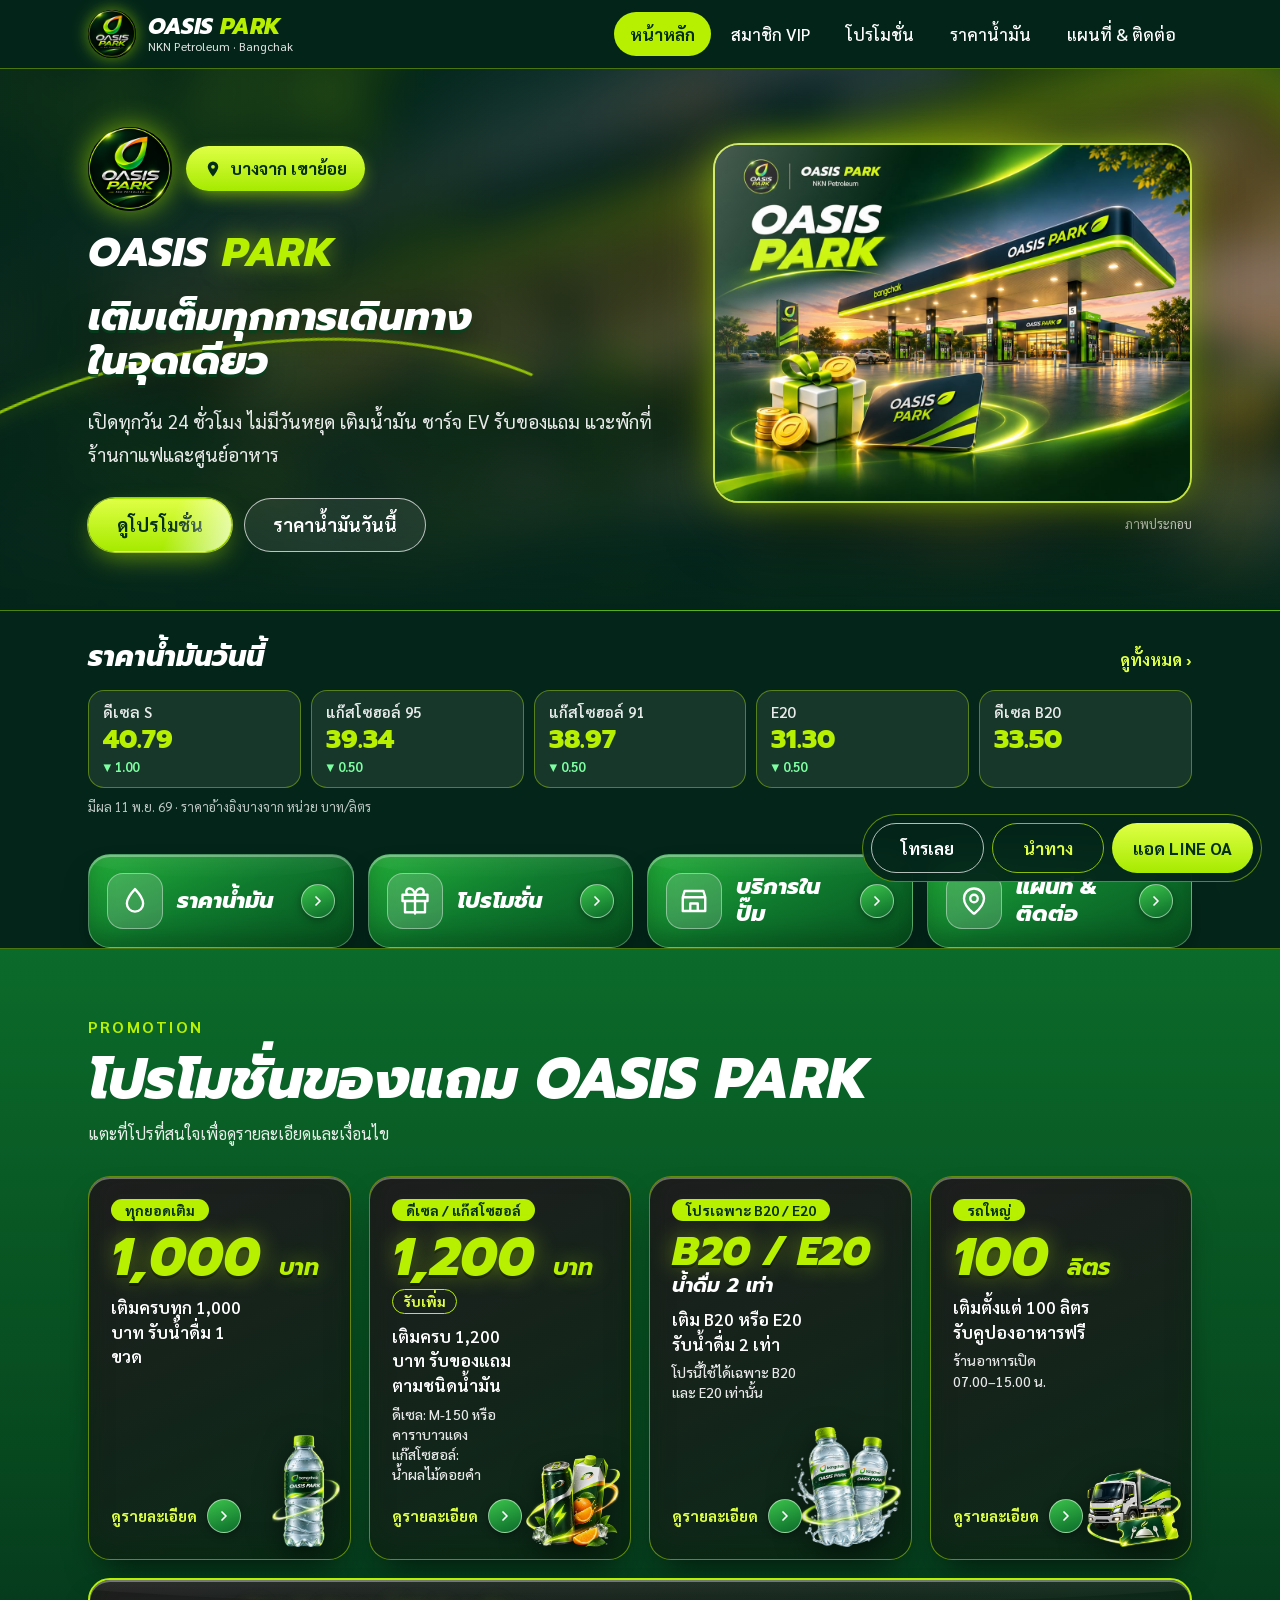
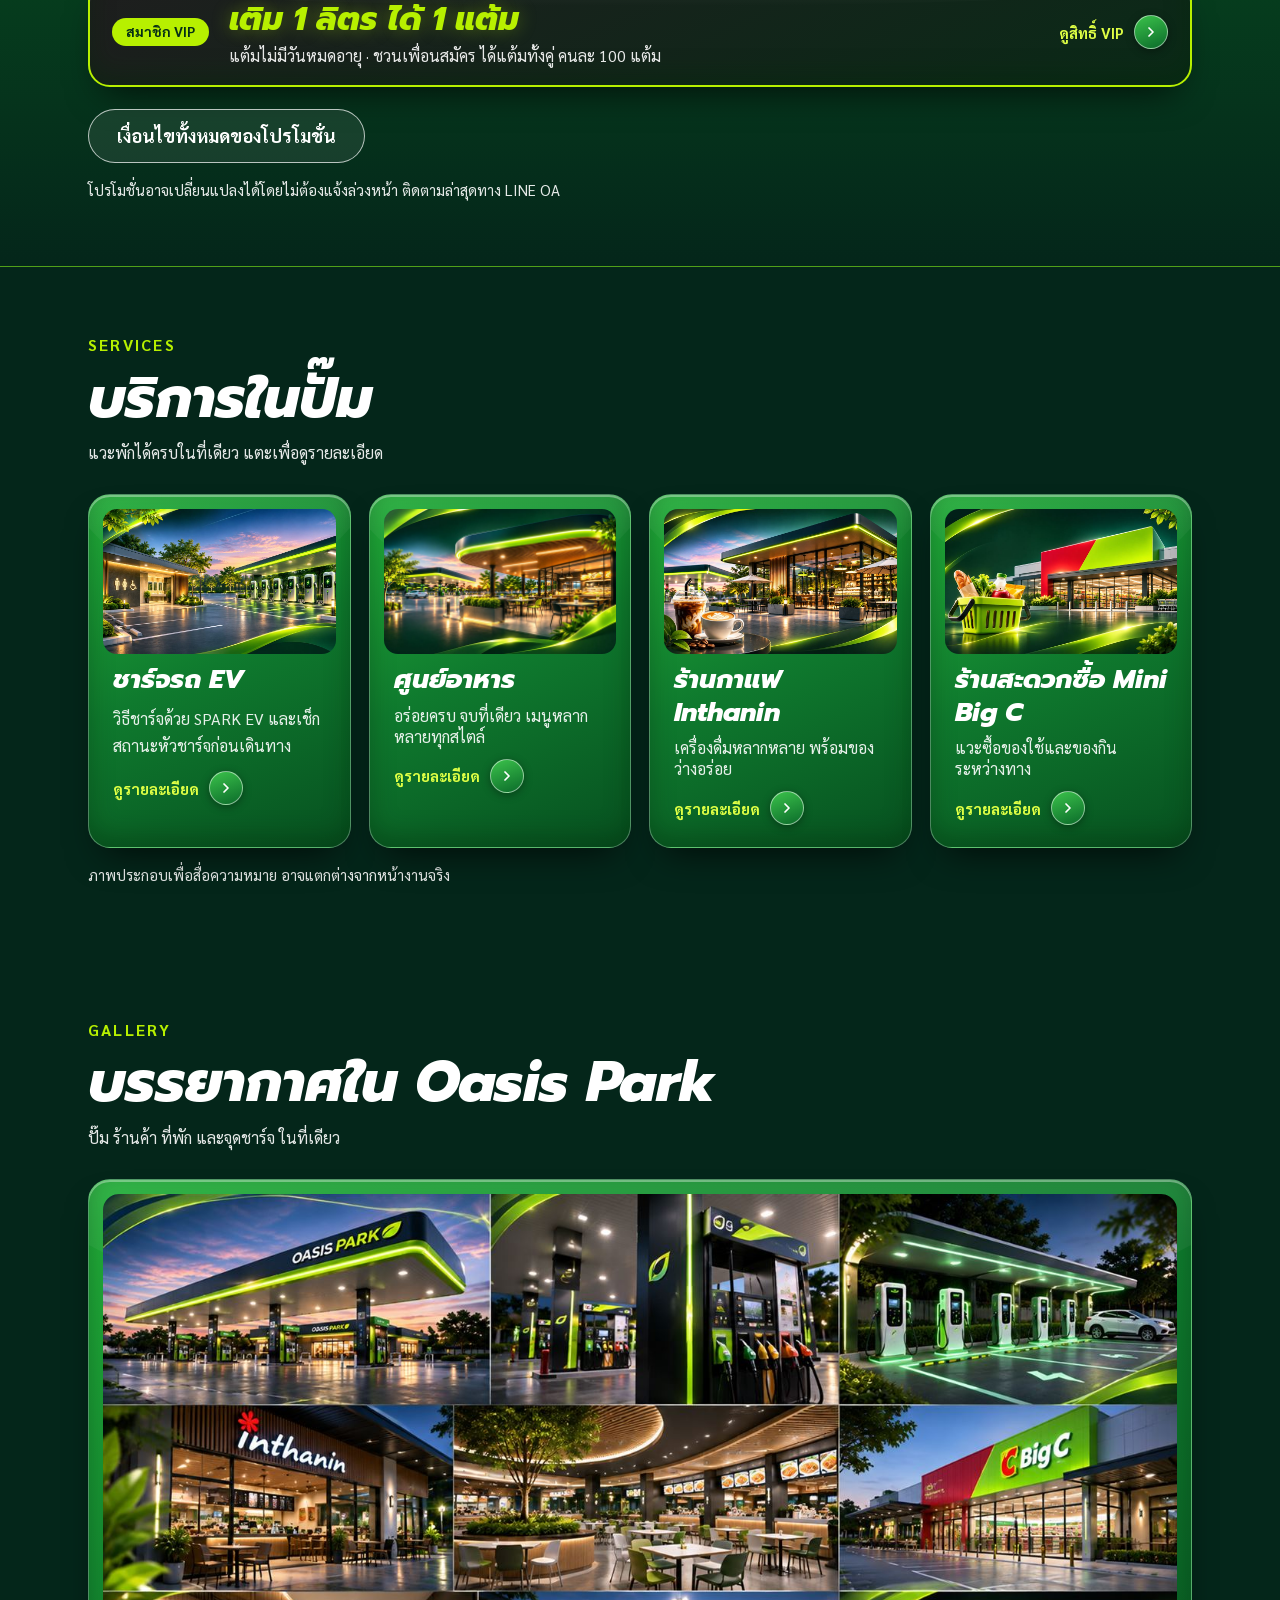
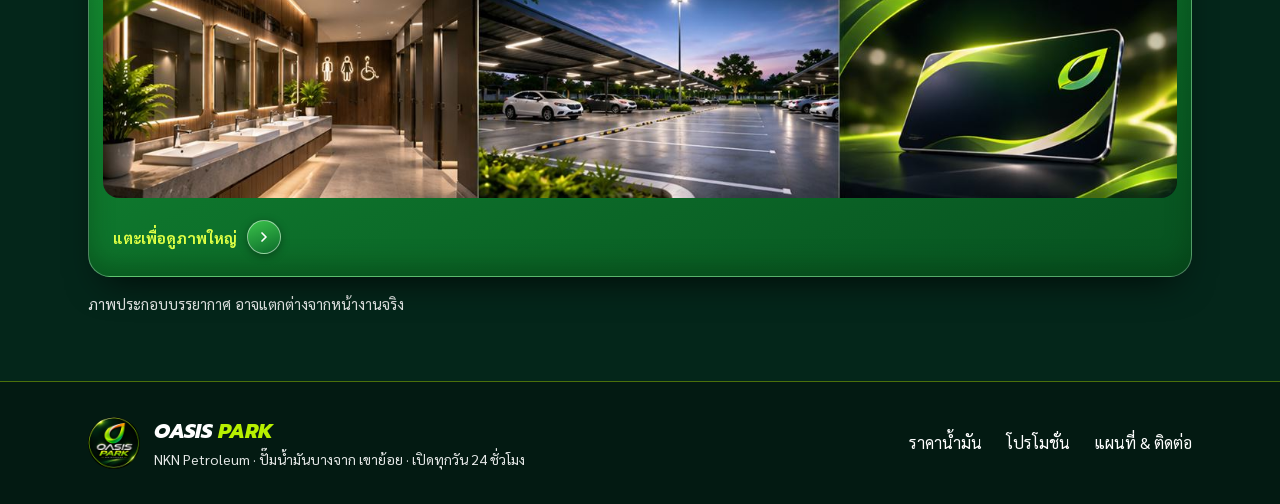
==== index.html @ bfefd15a "Phetchaburi price-offset support + Thai copy fixes - update_prices.py: per-fuel provincial offsets (" ====
<!doctype html>
<html lang="th">
<head>
<meta charset="utf-8">
<meta name="viewport" content="width=device-width, initial-scale=1">
<title>Oasis Park (NKN Petroleum) — ปั๊มน้ำมันบางจาก เขาย้อย เปิด 24 ชั่วโมง</title>
<meta name="description" content="Oasis Park ปั๊มน้ำมันบางจาก เขาย้อย เปิด 24 ชั่วโมง ชาร์จ EV ร้านสะดวกซื้อ Mini Big C กาแฟ Inthanin ศูนย์อาหาร พร้อมโปรโมชั่นของแถมทุกการเติม">
<meta property="og:type" content="website">
<meta property="og:site_name" content="Oasis Park">
<meta property="og:title" content="Oasis Park ปั๊มบางจาก เขาย้อย · เปิด 24 ชั่วโมง">
<meta property="og:description" content="ราคาน้ำมันวันนี้ โปรของแถมทุกการเติม ชาร์จ EV กาแฟ Inthanin Mini Big C และศูนย์อาหาร">
<meta property="og:url" content="https://lilspoonxx.github.io/oasis-park-site/">
<meta property="og:image" content="https://lilspoonxx.github.io/oasis-park-site/assets/img/web/pages/page-home.jpg">
<meta name="twitter:card" content="summary_large_image">
<meta name="theme-color" content="#04261A">
<link rel="icon" href="assets/img/web/brand/logo-emblem.png">
<link rel="preconnect" href="https://fonts.googleapis.com">
<link rel="preconnect" href="https://fonts.gstatic.com" crossorigin>
<link rel="stylesheet" href="https://fonts.googleapis.com/css2?family=Prompt:ital,wght@0,500;0,600;0,700;0,800;1,700;1,800&family=Sarabun:wght@400;500;600;700&display=swap">
<link rel="stylesheet" href="assets/css/style.css">
</head>
<body>
<div class="pt" aria-hidden="true"><img src="assets/img/web/brand/logo-emblem.png" alt="" width="110" height="110"></div>

<header class="site">
  <div class="nav-row">
    <a class="brand" href="index.html" aria-label="Oasis Park หน้าหลัก">
      <img src="assets/img/web/brand/logo-emblem.png" alt="" width="48" height="48">
      <span class="bt"><b>OASIS <span>PARK</span></b><small>NKN Petroleum · Bangchak</small></span>
    </a>
    <button class="nav-toggle" aria-label="เปิดเมนู" aria-expanded="false">☰</button>
    <nav class="primary">
      <a href="index.html" class="active" aria-current="page">หน้าหลัก</a>
      <a href="vip.html">สมาชิก VIP</a>
      <a href="promotions.html">โปรโมชั่น</a>
      <a href="prices.html">ราคาน้ำมัน</a>
      <a href="contact.html">แผนที่ &amp; ติดต่อ</a>
    </nav>
  </div>
</header>

<section class="hero layered">
  <div class="hero-bg" style="background-image:url('assets/img/web/pages/page-home-blur.jpg')" aria-hidden="true"></div><div class="hero-veil" aria-hidden="true"></div><div class="swoosh" aria-hidden="true" style="left:-18%;top:52%;width:70%;height:90%;transform:rotate(-12deg);"></div><div class="swoosh" aria-hidden="true" style="right:-22%;top:-45%;width:75%;height:85%;transform:rotate(18deg);opacity:.7;"></div>
  <div class="hero-grid">
    <div class="hero-text">
      <div class="logo-row fx-up">
        <img src="assets/img/web/brand/logo-emblem.png" alt="โลโก้ Oasis Park" width="84" height="84">
        <span class="pill"><svg width="18" height="18" viewBox="0 0 24 24" fill="#052E16" aria-hidden="true"><path d="M12 2a7 7 0 0 0-7 7c0 5 7 13 7 13s7-8 7-13a7 7 0 0 0-7-7zm0 9.5A2.5 2.5 0 1 1 12 6.5a2.5 2.5 0 0 1 0 5z"/></svg>บางจาก เขาย้อย</span>
      </div>
      <div class="brandline fx-up fx-d1">OASIS <span>PARK</span></div>
      <h1 class="disp tag fx-up fx-d1"><span>เติมเต็มทุกการเดินทาง</span><br><span>ในจุดเดียว</span></h1>
      <p class="lead fx-up fx-d2">เปิดทุกวัน 24 ชั่วโมง ไม่มีวันหยุด เติมน้ำมัน ชาร์จ EV รับของแถม แวะพักที่ร้านกาแฟและศูนย์อาหาร</p>
      <div class="cta-row fx-up fx-d3">
        <a class="btn btn-primary" href="promotions.html">ดูโปรโมชั่น</a>
        <a class="btn btn-outline" href="prices.html">ราคาน้ำมันวันนี้</a>
      </div>
    </div>
    <figure class="shot"><div class="tilt"><span class="halo" aria-hidden="true"></span><img src="assets/img/web/pages/page-home.jpg" alt="ภาพปั๊ม Oasis Park ยามเย็น พร้อมของรางวัลและบัตรสมาชิก" width="1200"><span class="rim" aria-hidden="true"></span></div><figcaption>ภาพประกอบ</figcaption></figure>
  </div>
</section>

<section class="price-strip" aria-labelledby="ps-h"><div class="wrap">
  <div class="ps-head"><h2 id="ps-h">ราคาน้ำมันวันนี้</h2><a href="prices.html" class="ps-all">ดูทั้งหมด ›</a></div>
  <div class="ps-row" id="homePrices" role="list"></div>
  <p class="ps-note" id="homePricesNote">ราคาอ้างอิงบางจาก หน่วย บาท/ลิตร</p>
</div></section>

<section class="block tight-top"><div class="wrap"><div class="grid quick">
  <a class="glass quick-tile" href="prices.html"><span class="qi"><svg width="30" height="30" viewBox="0 0 24 24" fill="none" stroke="#fff" stroke-width="1.9" stroke-linecap="round" stroke-linejoin="round" aria-hidden="true"><path d="M12 2.5s6.5 6.8 6.5 11.5a6.5 6.5 0 0 1-13 0C5.5 9.3 12 2.5 12 2.5z"/></svg></span><span class="ql">ราคาน้ำมัน</span><span class="chev" aria-hidden="true"><svg width="16" height="16" viewBox="0 0 24 24" fill="none" stroke="#fff" stroke-width="2.6" stroke-linecap="round" stroke-linejoin="round"><path d="m9 6 6 6-6 6"/></svg></span></a>
  <a class="glass quick-tile" href="promotions.html"><span class="qi"><svg width="30" height="30" viewBox="0 0 24 24" fill="none" stroke="#fff" stroke-width="1.9" stroke-linecap="round" stroke-linejoin="round" aria-hidden="true"><path d="M20 12v9H4v-9M2 7h20v5H2zM12 22V7M12 7H7.5a2.5 2.5 0 0 1 0-5C11 2 12 7 12 7zM12 7h4.5a2.5 2.5 0 0 0 0-5C13 2 12 7 12 7z"/></svg></span><span class="ql">โปรโมชั่น</span><span class="chev" aria-hidden="true"><svg width="16" height="16" viewBox="0 0 24 24" fill="none" stroke="#fff" stroke-width="2.6" stroke-linecap="round" stroke-linejoin="round"><path d="m9 6 6 6-6 6"/></svg></span></a>
  <a class="glass quick-tile" href="#services"><span class="qi"><svg width="30" height="30" viewBox="0 0 24 24" fill="none" stroke="#fff" stroke-width="1.9" stroke-linecap="round" stroke-linejoin="round" aria-hidden="true"><path d="M3 9l1.5-5h15L21 9M3 9h18M3 9v11h18V9M9 20v-6h6v6"/></svg></span><span class="ql">บริการในปั๊ม</span><span class="chev" aria-hidden="true"><svg width="16" height="16" viewBox="0 0 24 24" fill="none" stroke="#fff" stroke-width="2.6" stroke-linecap="round" stroke-linejoin="round"><path d="m9 6 6 6-6 6"/></svg></span></a>
  <a class="glass quick-tile" href="contact.html"><span class="qi"><svg width="30" height="30" viewBox="0 0 24 24" fill="none" stroke="#fff" stroke-width="1.9" stroke-linecap="round" stroke-linejoin="round" aria-hidden="true"><path d="M20 10c0 5-5.5 10.2-7.4 11.8a1 1 0 0 1-1.2 0C9.5 20.2 4 15 4 10a8 8 0 0 1 16 0zM12 13a3 3 0 1 0 0-6 3 3 0 0 0 0 6z"/></svg></span><span class="ql">แผนที่ &amp; ติดต่อ</span><span class="chev" aria-hidden="true"><svg width="16" height="16" viewBox="0 0 24 24" fill="none" stroke="#fff" stroke-width="2.6" stroke-linecap="round" stroke-linejoin="round"><path d="m9 6 6 6-6 6"/></svg></span></a>
</div></div></section>

<section class="block alt">
  <div class="wrap">
    <div class="section-head"><div class="eyebrow-label">PROMOTION</div><h2>โปรโมชั่นของแถม OASIS PARK</h2><p>แตะที่โปรที่สนใจเพื่อดูรายละเอียดและเงื่อนไข</p></div>
    <div class="grid">
  <button type="button" class="glass dark fb fb-sm" data-modal="p1" aria-haspopup="dialog">
    <span class="tag-pill">ทุกยอดเติม</span>
    <span class="bignum fb-num">1,000 <small>บาท</small></span>
    <span class="fb-desc">เติมครบทุก 1,000 บาท รับน้ำดื่ม 1 ขวด</span>
    <span class="more">ดูรายละเอียด <span class="chev" aria-hidden="true"><svg width="16" height="16" viewBox="0 0 24 24" fill="none" stroke="#fff" stroke-width="2.6" stroke-linecap="round" stroke-linejoin="round"><path d="m9 6 6 6-6 6"/></svg></span></span>
    <img class="fb-img" src="assets/img/web/promo/freebie-water.webp" alt="ขวดน้ำดื่ม OASIS PARK" width="387" height="640" loading="lazy">
  </button>
  <button type="button" class="glass dark fb fb-md" data-modal="p2" aria-haspopup="dialog">
    <span class="tag-pill">ดีเซล / แก๊สโซฮอล์</span>
    <span class="bignum fb-num">1,200 <small>บาท</small></span>
    <span class="fb-hl">รับเพิ่ม</span>
    <span class="fb-desc">เติมครบ 1,200 บาท รับของแถมตาม<span class="nw">ชนิดน้ำมัน</span><span class="fb-sub">ดีเซล: <span class="nw">M-150</span> หรือ <span class="nw">คาราบาวแดง</span><br>แก๊สโซฮอล์: <span class="nw">น้ำผลไม้ดอยคำ</span></span></span>
    <span class="more">ดูรายละเอียด <span class="chev" aria-hidden="true"><svg width="16" height="16" viewBox="0 0 24 24" fill="none" stroke="#fff" stroke-width="2.6" stroke-linecap="round" stroke-linejoin="round"><path d="m9 6 6 6-6 6"/></svg></span></span>
    <img class="fb-img" src="assets/img/web/promo/freebie-drinks.webp" alt="เครื่องดื่มโปรโมชั่นดีเซลและแก๊สโซฮอล์" width="640" height="625" loading="lazy">
  </button>
  <button type="button" class="glass dark fb fb-lg" data-modal="p3" aria-haspopup="dialog">
    <span class="tag-pill">โปรเฉพาะ B20 / E20</span>
    <span class="bignum fb-num">B20 / E20<span class="fb-get">น้ำดื่ม 2 เท่า</span></span>
    <span class="fb-desc">เติม B20 หรือ E20 รับน้ำดื่ม 2 เท่า<span class="fb-sub">โปรนี้ใช้ได้เฉพาะ B20 และ E20 เท่านั้น</span></span>
    <span class="more">ดูรายละเอียด <span class="chev" aria-hidden="true"><svg width="16" height="16" viewBox="0 0 24 24" fill="none" stroke="#fff" stroke-width="2.6" stroke-linecap="round" stroke-linejoin="round"><path d="m9 6 6 6-6 6"/></svg></span></span>
    <img class="fb-img" src="assets/img/web/promo/freebie-water-x2.webp" alt="น้ำดื่มสองขวดสำหรับโปรโมชั่น B20 และ E20" width="585" height="640" loading="lazy">
  </button>
  <button type="button" class="glass dark fb fb-md" data-modal="p4" aria-haspopup="dialog">
    <span class="tag-pill">รถใหญ่</span>
    <span class="bignum fb-num">100 <small>ลิตร</small></span>
    <span class="fb-desc">เติมตั้งแต่ 100 ลิตร รับคูปองอาหารฟรี<span class="fb-sub">ร้านอาหารเปิด <span class="nw">07.00–15.00 น.</span></span></span>
    <span class="more">ดูรายละเอียด <span class="chev" aria-hidden="true"><svg width="16" height="16" viewBox="0 0 24 24" fill="none" stroke="#fff" stroke-width="2.6" stroke-linecap="round" stroke-linejoin="round"><path d="m9 6 6 6-6 6"/></svg></span></span>
    <img class="fb-img" src="assets/img/web/promo/freebie-rice-coupon.webp" alt="รถใหญ่พร้อมคูปองอาหาร" width="640" height="534" loading="lazy">
  </button>
</div>
<a class="glass dark vip-entry" href="vip.html"><span class="tag-pill">สมาชิก VIP</span><span class="ve-main"><b>เติม 1 ลิตร ได้ 1 แต้ม</b><span>แต้มไม่มีวันหมดอายุ · ชวนเพื่อนสมัคร ได้แต้มทั้งคู่ คนละ 100 แต้ม</span></span><span class="more">ดูสิทธิ์ VIP <span class="chev" aria-hidden="true"><svg width="16" height="16" viewBox="0 0 24 24" fill="none" stroke="#fff" stroke-width="2.6" stroke-linecap="round" stroke-linejoin="round"><path d="m9 6 6 6-6 6"/></svg></span></span></a>
<p style="margin:22px 0 0;"><button type="button" class="btn btn-outline" data-modal="terms" aria-haspopup="dialog">เงื่อนไขทั้งหมดของโปรโมชั่น</button></p>
<p class="note" style="margin-top:14px;">โปรโมชั่นอาจเปลี่ยนแปลงได้โดยไม่ต้องแจ้งล่วงหน้า ติดตามล่าสุดทาง LINE OA</p>
  </div>
</section>

<section class="block" id="services">
  <div class="wrap">
    <div class="section-head"><div class="eyebrow-label">SERVICES</div><h2>บริการในปั๊ม</h2><p>แวะพักได้ครบในที่เดียว แตะเพื่อดูรายละเอียด</p></div>
    <div class="grid wide svc">
  <a class="glass img" href="ev.html">
    <img class="thumb" src="assets/img/web/services/ev-scene.jpg" alt="หัวชาร์จ EV ใต้หลังคาไฟเขียวไลม์ ข้างห้องน้ำ" loading="lazy">
    <span class="pad-in"><h3>ชาร์จรถ EV</h3><p>วิธีชาร์จด้วย SPARK EV และเช็กสถานะหัวชาร์จก่อนเดินทาง</p><span class="more">ดูรายละเอียด <span class="chev" aria-hidden="true"><svg width="16" height="16" viewBox="0 0 24 24" fill="none" stroke="#fff" stroke-width="2.6" stroke-linecap="round" stroke-linejoin="round"><path d="m9 6 6 6-6 6"/></svg></span></span></span>
  </a>  <button type="button" class="glass img" data-modal="s3" aria-haspopup="dialog">
    <img class="thumb" src="assets/img/web/services/food-scene.jpg" alt="ศูนย์อาหารยามเย็นข้างลานเติมน้ำมัน" loading="lazy">
    <span class="pad-in"><h3>ศูนย์อาหาร</h3><p>อร่อยครบ จบที่เดียว เมนูหลากหลายทุกสไตล์</p><span class="more">ดูรายละเอียด <span class="chev" aria-hidden="true"><svg width="16" height="16" viewBox="0 0 24 24" fill="none" stroke="#fff" stroke-width="2.6" stroke-linecap="round" stroke-linejoin="round"><path d="m9 6 6 6-6 6"/></svg></span></span></span>
  </button>  <button type="button" class="glass img" data-modal="s2" aria-haspopup="dialog">
    <img class="thumb" src="assets/img/web/services/cafe-scene.jpg" alt="ร้านกาแฟยามเย็น พร้อมกาแฟเย็นและลาเต้" loading="lazy">
    <span class="pad-in"><h3>ร้านกาแฟ Inthanin</h3><p>เครื่องดื่มหลากหลาย พร้อมของว่างอร่อย</p><span class="more">ดูรายละเอียด <span class="chev" aria-hidden="true"><svg width="16" height="16" viewBox="0 0 24 24" fill="none" stroke="#fff" stroke-width="2.6" stroke-linecap="round" stroke-linejoin="round"><path d="m9 6 6 6-6 6"/></svg></span></span></span>
  </button>  <button type="button" class="glass img" data-modal="s1" aria-haspopup="dialog">
    <img class="thumb" src="assets/img/web/services/shop-scene.jpg" alt="ร้านสะดวกซื้อหน้าปั๊ม พร้อมตะกร้าสินค้า" loading="lazy">
    <span class="pad-in"><h3>ร้านสะดวกซื้อ Mini Big C</h3><p>แวะซื้อของใช้และของกินระหว่างทาง</p><span class="more">ดูรายละเอียด <span class="chev" aria-hidden="true"><svg width="16" height="16" viewBox="0 0 24 24" fill="none" stroke="#fff" stroke-width="2.6" stroke-linecap="round" stroke-linejoin="round"><path d="m9 6 6 6-6 6"/></svg></span></span></span>
  </button>
</div>
<p class="note" style="margin-top:14px;">ภาพประกอบเพื่อสื่อความหมาย อาจแตกต่างจากหน้างานจริง</p>
  </div>
</section>

<section class="block">
  <div class="wrap">
    <div class="section-head"><div class="eyebrow-label">GALLERY</div><h2>บรรยากาศใน Oasis Park</h2><p>ปั๊ม ร้านค้า ที่พัก และจุดชาร์จ ในที่เดียว</p></div>
    <button type="button" class="glass gallery" data-modal="gallery" aria-haspopup="dialog">
  <img src="assets/img/web/gallery/oasis-collage.jpg" alt="ภาพรวมบรรยากาศ Oasis Park: ปั๊มน้ำมัน หัวจ่าย หัวชาร์จ EV Inthanin ศูนย์อาหาร ร้านสะดวกซื้อ ห้องน้ำ ลานจอดรถ และบัตรสมาชิก" loading="lazy" width="1400">
  <span class="more" style="padding:12px 10px 4px;">แตะเพื่อดูภาพใหญ่ <span class="chev" aria-hidden="true"><svg width="16" height="16" viewBox="0 0 24 24" fill="none" stroke="#fff" stroke-width="2.6" stroke-linecap="round" stroke-linejoin="round"><path d="m9 6 6 6-6 6"/></svg></span></span>
</button>
<p class="note" style="margin-top:14px;">ภาพประกอบบรรยากาศ อาจแตกต่างจากหน้างานจริง</p>
  </div>
</section>


<footer class="site">
  <div class="wrap foot">
    <div class="fb">
      <img src="assets/img/web/brand/logo-emblem.png" alt="" width="52" height="52">
      <div><div class="fn">OASIS <span>PARK</span></div><small>NKN Petroleum · ปั๊มน้ำมันบางจาก เขาย้อย · เปิดทุกวัน 24 ชั่วโมง</small></div>
    </div>
    <nav><a href="prices.html">ราคาน้ำมัน</a><a href="promotions.html">โปรโมชั่น</a><a href="contact.html">แผนที่ &amp; ติดต่อ</a></nav>
  </div>
</footer>

<div class="sticky-bar">
  <a class="call" href="tel:0954414142">โทรเลย</a>
  <a class="nav" href="https://maps.app.goo.gl/FMdbPYjpVNQoEC7d7" target="_blank" rel="noopener">นำทาง</a>
  <a class="line" href="https://line.me/R/ti/p/@087rhavv" target="_blank" rel="noopener">แอด LINE OA</a>
</div>

<script src="data/prices.js"></script>
<script src="assets/js/fuel-prices.js"></script>
<script src="assets/js/main.js"></script>
<script src="assets/js/home-prices.js"></script>
</body>
</html>
---- assets/css/style.css ----
/* Oasis Park — ธีมเดียวกับ LINE OA: เขียวสดมันวาว + ไลม์เรืองแสง + ตัวหนาเอียง */
:root {
  --bg-deep: #04261A;
  --bg-deeper: #031A12;
  --g-1: #23B03A;
  --g-2: #0F7A2E;
  --g-3: #075120;
  --lime: #B7F000;
  --lime-glow: #DFFF45;
  --lime-btn: #A6EA00;
  --ink: #FFFFFF;
  --ink-dim: rgba(255, 255, 255, 0.9);
  --on-lime: #052E16;
  --orange: #FFB066;
  --border: rgba(183, 240, 0, 0.4);
  --radius: 22px;
}

* { box-sizing: border-box; }
html { scroll-behavior: smooth; }

body {
  margin: 0;
  font-family: 'Sarabun', 'Prompt', sans-serif;
  font-size: 18px;
  background: var(--bg-deep);
  color: var(--ink);
  line-height: 1.7;
  min-height: 100vh;
  -webkit-font-smoothing: antialiased;
}

a { color: inherit; text-decoration: none; }
a:hover { color: var(--lime); }
img { max-width: 100%; display: block; }
a:focus-visible, button:focus-visible { outline: 3px solid var(--lime-glow); outline-offset: 3px; }
button { font-family: inherit; }

h1, h2, h3, .disp { font-family: 'Prompt', 'Sarabun', sans-serif; }
.disp { font-weight: 800; font-style: italic; }

.wrap { max-width: 1200px; margin: 0 auto; padding: 0 clamp(20px, 4vw, 48px); }

/* ---------- Header ---------- */
header.site {
  position: sticky; top: 0; z-index: 50;
  background: rgba(4, 38, 26, 0.88);
  backdrop-filter: blur(16px); -webkit-backdrop-filter: blur(16px);
  border-bottom: 1px solid var(--border);
}
.nav-row {
  max-width: 1200px; margin: 0 auto;
  padding: 10px clamp(20px, 4vw, 48px);
  display: flex; align-items: center; justify-content: space-between; gap: 16px;
}
.brand { display: flex; align-items: center; gap: 12px; }
.brand img { width: 48px; height: 48px; border-radius: 50%; box-shadow: 0 0 16px rgba(183, 240, 0, 0.55); }
.brand .bt { display: flex; flex-direction: column; line-height: 1.1; }
.brand .bt b { font-family: 'Prompt', sans-serif; font-weight: 800; font-style: italic; font-size: 22px; }
.brand .bt b span { color: var(--lime); }
.brand .bt small { font-size: 12px; color: var(--ink-dim); }

nav.primary { display: flex; gap: 4px; flex-wrap: wrap; }
nav.primary a {
  padding: 8px 16px; border-radius: 999px; font-size: 17px; font-weight: 500;
  color: var(--ink); transition: background .2s, color .2s;
}
nav.primary a:hover, nav.primary a.active { color: var(--on-lime); background: var(--lime); font-weight: 700; }

.nav-toggle {
  display: none; width: 48px; height: 48px; align-items: center; justify-content: center;
  background: transparent; border: 1px solid var(--border); border-radius: 12px;
  color: var(--lime); font-size: 22px; cursor: pointer;
}
@media (max-width: 860px) {
  nav.primary {
    display: none; width: 100%; order: 3; flex-direction: column;
    padding: 8px 0 12px; border-top: 1px solid var(--border); margin-top: 8px;
  }
  nav.primary.open { display: flex; }
  nav.primary a { font-size: 20px; border-radius: 12px; }
  .nav-row { flex-wrap: wrap; }
  .nav-toggle { display: inline-flex; }
}
/* 2026-11-15 เมนู 6 รายการ (เพิ่มสมาชิก VIP): บีบระยะช่วงจอกลางไม่ให้ตกบรรทัด */
@media (min-width: 861px) and (max-width: 1120px) {
  .nav-row { gap: 10px; }
  nav.primary { gap: 2px; flex-wrap: nowrap; }
  nav.primary a { padding: 8px 10px; font-size: 16px; white-space: nowrap; }
  .brand .bt small { display: none; }
}

/* ---------- Effects ---------- */
@keyframes fadeUp { from { opacity: 0; transform: translateY(22px); } to { opacity: 1; transform: none; } }
@keyframes floaty { 0%, 100% { transform: translateY(0); } 50% { transform: translateY(-9px); } }
@keyframes sweep { from { background-position: -200% 0; } to { background-position: 200% 0; } }
@keyframes modalIn { from { opacity: 0; transform: translateY(24px) scale(.96); } to { opacity: 1; transform: none; } }
@keyframes pulse { 0%, 100% { opacity: .55; } 50% { opacity: 1; } }
.fx-up { animation: fadeUp .8s cubic-bezier(.2, .7, .2, 1) both; }
.fx-d1 { animation-delay: .12s; } .fx-d2 { animation-delay: .24s; } .fx-d3 { animation-delay: .36s; }
.fx-float { animation: floaty 7s ease-in-out infinite; }

.swoosh {
  position: absolute; pointer-events: none; border-radius: 50%;
  border: 3px solid transparent; border-top-color: rgba(183, 240, 0, .75);
  filter: drop-shadow(0 0 10px rgba(183, 240, 0, .7));
}

/* ---------- Hero ---------- */
.hero {
  position: relative; overflow: hidden;
  background: radial-gradient(ellipse at 80% 10%, #2FB840 0%, #0F7A2E 34%, #06401E 62%, #04261A 100%);
  border-bottom: 1px solid var(--border);
}
.hero.small { background: radial-gradient(ellipse at 80% 0%, #2FB840 0%, #0F7A2E 30%, #06401E 60%, #04261A 100%); }
.hero-grid {
  position: relative; max-width: 1200px; margin: 0 auto;
  padding: clamp(36px, 6vw, 88px) clamp(20px, 4vw, 48px);
  display: grid; grid-template-columns: 1fr 1fr; gap: clamp(24px, 4vw, 56px); align-items: center;
}
.hero-grid.one { grid-template-columns: 1fr; padding-block: clamp(32px, 5vw, 64px); }
@media (max-width: 860px) { .hero-grid { grid-template-columns: 1fr; } }
.hero-text { display: flex; flex-direction: column; gap: 22px; }
.logo-row { display: flex; align-items: center; gap: 14px; flex-wrap: wrap; }
.logo-row img { width: 84px; height: 84px; border-radius: 50%; box-shadow: 0 0 28px rgba(183, 240, 0, .65); }

.pill {
  display: inline-flex; align-items: center; gap: 8px; padding: 8px 18px; border-radius: 999px;
  background: linear-gradient(180deg, var(--lime-glow), var(--lime-btn)); color: var(--on-lime);
  font-weight: 700; font-size: 17px; box-shadow: 0 6px 18px -4px rgba(183, 240, 0, .7);
}
.pill.outline { background: rgba(183, 240, 0, .08); color: var(--lime); border: 1px solid rgba(183, 240, 0, .55); box-shadow: none; font-size: 15px; padding: 7px 16px; }
.pill .dot { width: 8px; height: 8px; border-radius: 50%; background: var(--lime); box-shadow: 0 0 12px 3px var(--lime); animation: pulse 2.6s ease-in-out infinite; }

.hero h1 {
  margin: 0; font-weight: 800; font-style: italic; line-height: 1.04;
  font-size: clamp(48px, 9vw, 112px);
  text-shadow: 0 3px 0 rgba(0, 70, 30, .7), 0 10px 30px rgba(0, 0, 0, .45);
}
.hero h1 .accent { color: var(--lime); text-shadow: 0 0 36px rgba(183, 240, 0, .55), 0 3px 0 #3E6B00; }
.hero h1.page { font-size: clamp(36px, 6vw, 64px); }
.hero .tagline { margin: 0; font-size: clamp(22px, 3.2vw, 34px); line-height: 1.35; }
.hero p.lead { margin: 0; max-width: 32em; font-size: 19px; color: var(--ink-dim); text-wrap: pretty; }

.cta-row { display: flex; flex-wrap: wrap; gap: 12px; padding-top: 6px; }
.btn {
  position: relative; overflow: hidden; display: inline-flex; align-items: center; gap: 10px;
  min-height: 54px; padding: 0 28px; border-radius: 999px;
  font-weight: 700; font-size: 18px; border: 1px solid transparent; cursor: pointer;
  transition: transform .25s, box-shadow .25s, background .25s, border-color .25s;
}
.btn-primary {
  background: linear-gradient(180deg, var(--lime-glow), var(--lime-btn)); color: var(--on-lime);
  box-shadow: 0 0 0 1px rgba(223, 255, 69, .7), 0 10px 28px -8px rgba(183, 240, 0, .65);
}
.btn-primary:hover { transform: translateY(-2px); color: var(--on-lime); box-shadow: 0 0 0 1px var(--lime-glow), 0 16px 38px -6px rgba(183, 240, 0, .9); }
.btn-primary::after {
  content: ""; position: absolute; inset: 0; pointer-events: none;
  background: linear-gradient(110deg, transparent 30%, rgba(255, 255, 255, .6) 50%, transparent 70%);
  background-size: 200% 100%; animation: sweep 3.2s linear infinite;
}
.btn-outline { background: rgba(255, 255, 255, .08); color: #fff; border-color: rgba(255, 255, 255, .7); }
.btn-outline:hover { transform: translateY(-2px); border-color: var(--lime-glow); background: rgba(183, 240, 0, .14); color: #fff; }

.hero-photo { position: relative; }
.hero-photo::before {
  content: ""; position: absolute; inset: -6% -4%; pointer-events: none; filter: blur(20px);
  background: radial-gradient(circle, rgba(183, 240, 0, .45), transparent 65%);
}
.hero-photo .frame {
  position: relative; aspect-ratio: 4 / 3; border-radius: 26px;
  border: 2px solid rgba(223, 255, 69, .8);
  box-shadow: 0 0 40px -6px rgba(183, 240, 0, .7), 0 30px 60px -20px rgba(0, 0, 0, .7);
  background: url('../img/web/hero/rich-menu.jpg') no-repeat; background-size: 154%; background-position: 14% 33%;
}
.caption { font-size: 13px; color: rgba(255, 255, 255, .8); margin-top: 8px; }

/* ---------- Sections ---------- */
section.block { padding: clamp(48px, 7vw, 96px) 0; }
section.block.alt { background: linear-gradient(180deg, #0B6B2A 0%, #07481F 55%, #04261A 100%); border-block: 1px solid var(--border); position: relative; overflow: hidden; }
section.block.tight-top { padding-top: clamp(28px, 4vw, 48px); }
.eyebrow-label { font-size: 16px; font-weight: 700; color: var(--lime); letter-spacing: .14em; }
.section-head { margin-bottom: 28px; display: flex; flex-direction: column; gap: 8px; }
.section-head h2 { margin: 0; font-weight: 800; font-style: italic; font-size: clamp(32px, 5vw, 56px); line-height: 1.15; }
.section-head p { margin: 0; font-size: 16px; color: var(--ink-dim); }

.grid { display: grid; gap: 18px; grid-template-columns: repeat(auto-fit, minmax(250px, 1fr)); }
.grid.wide { grid-template-columns: repeat(auto-fit, minmax(280px, 1fr)); }
.grid.quick { grid-template-columns: repeat(auto-fit, minmax(220px, 1fr)); gap: 14px; }

/* ---------- Glossy card ---------- */
.glass {
  position: relative; overflow: hidden; text-align: left; color: #fff; cursor: pointer;
  display: flex; flex-direction: column; gap: 10px;
  border-radius: var(--radius); border: 1px solid rgba(255, 255, 255, .28); padding: 22px;
  background: linear-gradient(155deg, var(--g-1) 0%, var(--g-2) 48%, var(--g-3) 100%);
  box-shadow: inset 0 2px 0 rgba(255, 255, 255, .35), inset 0 -10px 24px rgba(0, 40, 10, .35), 0 18px 36px -16px rgba(0, 0, 0, .75);
  transition: transform .35s cubic-bezier(.2, .7, .2, 1), box-shadow .3s, border-color .3s;
  font-size: inherit;
}
.glass::before {
  content: ""; position: absolute; inset: 0; pointer-events: none; opacity: 0; transition: opacity .3s;
  background: radial-gradient(300px circle at var(--mx, 50%) var(--my, 50%), rgba(223, 255, 69, .38), transparent 62%);
}
.glass::after {
  content: ""; position: absolute; left: -10%; right: -10%; top: -45%; height: 70%; pointer-events: none; border-radius: 50%;
  background: linear-gradient(180deg, rgba(255, 255, 255, .2), rgba(255, 255, 255, 0));
}
.glass:hover {
  transform: translateY(-6px); border-color: var(--lime-glow); color: #fff;
  box-shadow: inset 0 2px 0 rgba(255, 255, 255, .4), 0 0 0 1px rgba(223, 255, 69, .5), 0 26px 50px -18px rgba(183, 240, 0, .55);
}
.glass:hover::before { opacity: 1; }
.glass:active { transform: translateY(-2px) scale(.99); }
.glass > * { position: relative; z-index: 1; }
.glass.dark { background: linear-gradient(155deg, #1E1E1E 0%, #0A2A17 100%); border-color: rgba(183, 240, 0, .5); }
.glass.img { padding: 14px 14px 22px; }

.chev {
  width: 34px; height: 34px; border-radius: 50%; flex: none; display: inline-flex; align-items: center; justify-content: center;
  background: linear-gradient(160deg, #3BC24B, #0B6B2A); border: 1px solid rgba(255, 255, 255, .5);
  box-shadow: 0 2px 8px rgba(0, 0, 0, .35); transition: transform .3s; color: #fff; font-weight: 800;
}
.glass:hover .chev { transform: translateX(5px); }
.more { display: inline-flex; align-items: center; gap: 10px; font-size: 15px; font-weight: 700; color: var(--lime-glow); padding-top: 4px; }

.quick-tile { flex-direction: row; align-items: center; gap: 14px; padding: 18px; font-family: 'Prompt', sans-serif; font-weight: 800; font-style: italic; font-size: 22px; line-height: 1.2; }
.quick-tile .qi { width: 56px; height: 56px; border-radius: 16px; flex: none; display: flex; align-items: center; justify-content: center; background: rgba(255, 255, 255, .16); border: 1px solid rgba(255, 255, 255, .4); }
.quick-tile .ql { flex: 1; }

.tag-pill { align-self: flex-start; padding: 2px 14px; border-radius: 999px; background: var(--lime); color: var(--on-lime); font-size: 14px; font-weight: 700; }
.bignum { font-family: 'Prompt', sans-serif; font-weight: 800; font-style: italic; line-height: 1.05; }
.glass h3 { margin: 0; font-weight: 800; font-style: italic; font-size: 26px; line-height: 1.25; }
.glass p { margin: 0; font-size: 16px; color: var(--ink-dim); text-wrap: pretty; }
.thumb { width: 100%; aspect-ratio: 16 / 10; object-fit: cover; border-radius: 14px; }
.thumb-ph { aspect-ratio: 16 / 10; border-radius: 14px; display: flex; align-items: center; justify-content: center; background: radial-gradient(circle at 30% 25%, rgba(223, 255, 69, .4), rgba(255, 255, 255, .06) 70%); border: 1px solid rgba(255, 255, 255, .3); }
.pad-in { padding: 0 10px; display: flex; flex-direction: column; gap: 8px; }

/* fuel cards */
.fuel-name { font-size: 16px; font-weight: 700; letter-spacing: .03em; display: flex; justify-content: space-between; align-items: center; gap: 8px; }
.fuel-price { font-size: 48px; font-feature-settings: 'tnum'; text-shadow: 0 2px 0 rgba(0, 70, 30, .7), 0 0 22px rgba(183, 240, 0, .4); }
.chg-row { display: flex; flex-wrap: wrap; align-items: center; gap: 8px 12px; font-size: 15px; }
.chg { display: inline-flex; align-items: center; padding: 2px 12px; border-radius: 999px; font-weight: 700; border: 1px solid currentColor; background: rgba(3, 38, 18, .7); }
.chg.down { color: var(--lime-glow); } .chg.up { color: var(--orange); } .chg.same { color: #fff; }
.legend { font-size: 15px; color: var(--ink-dim); }
.legend .d { color: var(--lime-glow); font-weight: 700; } .legend .u { color: var(--orange); font-weight: 700; }

/* campaign banner */
.campaign { display: grid; grid-template-columns: 1fr 1fr; gap: 20px; align-items: center; padding: clamp(18px, 3vw, 32px); width: 100%; }
.campaign img { filter: drop-shadow(0 12px 24px rgba(0, 0, 0, .45)); }
@media (max-width: 760px) { .campaign { grid-template-columns: 1fr; } }
.campaign .ct { display: flex; flex-direction: column; gap: 12px; }
.campaign .big { font-size: clamp(28px, 4vw, 44px); line-height: 1.2; }

/* contact */
.dl { margin: 0; border-top: 1px solid rgba(255, 255, 255, .35); }
.dl > div { display: grid; grid-template-columns: 110px minmax(0, 1fr); gap: 16px; padding: 16px 0; border-bottom: 1px solid rgba(255, 255, 255, .35); }
.dl dt { font-size: 16px; color: var(--ink-dim); } .dl dd { margin: 0; }
.dl a { color: var(--lime-glow); font-weight: 700; }
.contact-grid { display: grid; grid-template-columns: 1fr 1fr; gap: 20px; }
@media (max-width: 860px) { .contact-grid { grid-template-columns: 1fr; } }
.panel { display: flex; flex-direction: column; gap: 14px; justify-content: center; padding: clamp(24px, 3vw, 36px); border-radius: var(--radius); background: var(--bg-deep); border: 1px solid rgba(183, 240, 0, .55); box-shadow: 0 0 40px -12px rgba(183, 240, 0, .5); }
.panel h3 { margin: 0; font-weight: 800; font-style: italic; font-size: 28px; }

.note { margin: 0; font-size: 15px; color: var(--ink-dim); }
.note a { color: var(--lime-glow); text-decoration: underline; }

/* ---------- Footer / sticky ---------- */
footer.site { background: var(--bg-deeper); border-top: 1px solid var(--border); padding: 32px 0 calc(32px + 76px); }
@media (min-width: 861px) { footer.site { padding-bottom: 32px; } }
footer.site .foot { display: flex; flex-wrap: wrap; align-items: center; justify-content: space-between; gap: 16px 32px; }
footer.site .fb { display: flex; align-items: center; gap: 14px; }
footer.site .fb img { width: 52px; height: 52px; border-radius: 50%; }
footer.site .fn { font-family: 'Prompt', sans-serif; font-weight: 800; font-style: italic; font-size: 20px; }
footer.site .fn span { color: var(--lime); }
footer.site small { display: block; font-size: 14px; color: var(--ink-dim); }
footer.site nav { display: flex; flex-wrap: wrap; gap: 24px; font-size: 16px; }

.sticky-bar {
  position: fixed; left: 0; right: 0; bottom: 0; z-index: 60;
  display: grid; grid-template-columns: 1fr 1fr; gap: 10px;
  padding: 10px 14px calc(10px + env(safe-area-inset-bottom));
  background: rgba(4, 38, 26, .94); backdrop-filter: blur(14px); -webkit-backdrop-filter: blur(14px);
  border-top: 1px solid rgba(183, 240, 0, .5);
}
.sticky-bar a { min-height: 50px; display: flex; align-items: center; justify-content: center; border-radius: 999px; font-size: 17px; font-weight: 700; }
.sticky-bar .call { border: 1px solid rgba(255, 255, 255, .7); }
.sticky-bar .line { background: linear-gradient(180deg, var(--lime-glow), var(--lime-btn)); color: var(--on-lime); }
@media (min-width: 861px) {
  .sticky-bar { left: auto; right: 18px; bottom: 18px; width: 300px; border-radius: 999px; border: 1px solid rgba(183, 240, 0, .5); padding: 8px; }
}

/* ---------- Modal (<dialog>) ---------- */
dialog.op-modal {
  width: min(600px, calc(100vw - 32px)); max-height: calc(100vh - 40px); padding: 0; border: 1px solid rgba(223, 255, 69, .7);
  border-radius: 26px; color: #fff; overflow: auto;
  background: linear-gradient(160deg, #1FA335 0%, #0B6B2A 40%, #04261A 100%);
  box-shadow: 0 0 0 1px rgba(183, 240, 0, .2), 0 0 70px -10px rgba(183, 240, 0, .55), 0 40px 80px -20px rgba(0, 0, 0, .85);
}
dialog.op-modal[open] { animation: modalIn .45s cubic-bezier(.2, .8, .2, 1) both; }
dialog.op-modal::backdrop { background: rgba(1, 12, 8, .78); backdrop-filter: blur(10px); }
.op-modal .mbody { padding: clamp(20px, 4vw, 34px); position: relative; }
.op-modal .mclose {
  position: absolute; right: 14px; top: 14px; z-index: 2; width: 46px; height: 46px; border-radius: 50%;
  display: flex; align-items: center; justify-content: center; cursor: pointer; font-size: 22px; line-height: 1;
  background: rgba(4, 38, 26, .8); border: 1px solid rgba(255, 255, 255, .6); color: #fff;
}
.op-modal .mclose:hover { background: var(--lime); color: var(--on-lime); }
.op-modal .mimg { width: 100%; border-radius: 16px; margin-bottom: 18px; }
.op-modal h3 { margin: 12px 0 0; font-weight: 800; font-style: italic; font-size: clamp(26px, 4vw, 36px); line-height: 1.2; }
.op-modal .mbig { font-family: 'Prompt', sans-serif; font-weight: 800; font-style: italic; font-size: clamp(34px, 6vw, 54px); line-height: 1.05; color: var(--lime-glow); text-shadow: 0 0 28px rgba(183, 240, 0, .5), 0 3px 0 rgba(0, 40, 10, .7); margin-top: 10px; }
.op-modal .mlead { margin: 16px 0 0; font-size: 17px; }
.op-modal ul { margin: 16px 0 0; padding: 0; list-style: none; display: flex; flex-direction: column; gap: 10px; }
.op-modal li { display: grid; grid-template-columns: auto 1fr; gap: 12px; font-size: 16px; }
.op-modal li::before { content: ""; margin-top: 9px; width: 9px; height: 9px; border-radius: 50%; background: var(--lime-glow); box-shadow: 0 0 10px var(--lime); }
.op-modal .mnote { margin: 16px 0 0; font-size: 14px; color: var(--ink-dim); }
.op-modal .macts { display: flex; flex-wrap: wrap; gap: 10px; margin-top: 20px; }
.op-modal .macts .btn { min-height: 50px; font-size: 16px; padding: 0 24px; }

@media (prefers-reduced-motion: reduce) {
  html { scroll-behavior: auto; }
  .fx-up, .fx-float, .btn-primary::after, dialog.op-modal[open], .pill .dot { animation: none !important; }
  .glass, .btn, .chev { transition: none !important; }
}

/* =====================================================
   Layered hero — ภาพเบลอด้านหลัง + ภาพคมด้านหน้า (blur → sharp)
   ===================================================== */
.sr-only { position: absolute; width: 1px; height: 1px; padding: 0; margin: -1px; overflow: hidden; clip: rect(0, 0, 0, 0); white-space: nowrap; border: 0; }

.hero.layered { isolation: isolate; }
.hero-bg {
  position: absolute; inset: -10%; z-index: -3; background-size: cover; background-position: center;
  filter: blur(22px) saturate(1.35) brightness(.72);
  transform: translate3d(0, calc(var(--sy, 0) * .22px), 0) scale(1.08);
  will-change: transform;
}
.hero-veil {
  position: absolute; inset: 0; z-index: -2; pointer-events: none;
  background:
    linear-gradient(90deg, rgba(4, 38, 26, .94) 0%, rgba(4, 38, 26, .6) 52%, rgba(4, 38, 26, .28) 100%),
    linear-gradient(180deg, rgba(4, 38, 26, 0) 55%, #04261A 100%);
}
.hero.layered.center .hero-veil {
  background:
    radial-gradient(ellipse at 50% 45%, rgba(4, 38, 26, .15) 0%, rgba(4, 38, 26, .7) 100%),
    linear-gradient(180deg, rgba(4, 38, 26, .35) 0%, #04261A 100%);
}
.hero.layered .swoosh { z-index: -1; }

.shot { position: relative; margin: 0; perspective: 1000px; }
.shot .tilt {
  position: relative; transform-style: preserve-3d;
  transform: rotateX(var(--rx, 0deg)) rotateY(var(--ry, 0deg));
  transition: transform .25s ease-out;
}
.shot .halo {
  position: absolute; inset: -5% -3%; pointer-events: none; filter: blur(24px); z-index: -1;
  background: radial-gradient(circle, rgba(183, 240, 0, .5), transparent 65%);
}
.shot img {
  width: 100%; height: auto; border-radius: 26px; border: 2px solid rgba(223, 255, 69, .85);
  box-shadow: 0 0 44px -6px rgba(183, 240, 0, .7), 0 34px 70px -24px rgba(0, 0, 0, .8);
  animation: focusIn 1.1s cubic-bezier(.2, .7, .2, 1) both;
}
.shot .rim {
  position: absolute; inset: 0; border-radius: 26px; pointer-events: none;
  background: linear-gradient(115deg, rgba(255, 255, 255, .28) 0%, rgba(255, 255, 255, 0) 32%);
  mix-blend-mode: screen;
}
.shot figcaption { font-size: 13px; color: rgba(255, 255, 255, .8); margin-top: 10px; text-align: right; }
.hero-grid.center { grid-template-columns: 1fr; justify-items: center; text-align: center; }
.hero-grid.center .shot { width: min(1000px, 100%); }
.hero-grid.center .hero-text { align-items: center; }
.brandline { font-family: 'Prompt', sans-serif; font-weight: 800; font-style: italic; font-size: clamp(26px, 4vw, 40px); letter-spacing: .02em; line-height: 1; }
.brandline span { color: var(--lime); text-shadow: 0 0 22px rgba(183, 240, 0, .5); }
.hero h1.tag { font-size: clamp(34px, 6vw, 72px); line-height: 1.12; }

@keyframes focusIn {
  from { filter: blur(20px) brightness(1.3); opacity: 0; transform: scale(1.07); }
  60%  { filter: blur(4px); opacity: 1; }
  to   { filter: none; opacity: 1; transform: none; }
}

/* =====================================================
   Signature interaction — เด้งแบบสปริง + ripple แสงไลม์
   ===================================================== */
:root { --spring: cubic-bezier(.34, 1.56, .64, 1); }
.glass, .btn, nav.primary a, .chev { transition-timing-function: var(--spring); }
.glass { transition: transform .45s var(--spring), box-shadow .3s, border-color .3s; }
.glass:hover { transform: translateY(-7px) scale(1.015); }
.glass:active { transform: translateY(-1px) scale(.95); transition-duration: .12s; }
.btn:active { transform: scale(.94); transition-duration: .1s; }
nav.primary a { transition: transform .35s var(--spring), background .2s, color .2s; }
nav.primary a:hover { transform: translateY(-2px) scale(1.06); }
nav.primary a:active { transform: scale(.92); }

@keyframes pop { 0% { transform: scale(1); } 28% { transform: scale(.93); } 62% { transform: scale(1.045); } 100% { transform: scale(1); } }
.popped { animation: pop .5s var(--spring); }

.rip {
  position: absolute; border-radius: 50%; pointer-events: none; z-index: 0;
  width: 14px; height: 14px; margin: -7px 0 0 -7px;
  background: radial-gradient(circle, rgba(223, 255, 69, .95) 0%, rgba(183, 240, 0, .45) 45%, transparent 70%);
  animation: rip .75s ease-out forwards;
}
@keyframes rip { from { transform: scale(1); opacity: 1; } to { transform: scale(26); opacity: 0; } }
.btn, nav.primary a, .glass { overflow: hidden; }
nav.primary a { position: relative; }

/* page transition: แถบเขียว-ไลม์กวาดทั้งจอ + ตราโลโก้เด้ง */
.pt {
  position: fixed; top: 0; bottom: 0; left: -12vw; width: 124vw; z-index: 300; pointer-events: none;
  display: flex; align-items: center; justify-content: center;
  background: linear-gradient(100deg, #0F7A2E 0%, #063D1E 55%, #04261A 100%);
  border-right: 6px solid var(--lime-glow);
  box-shadow: 14px 0 60px 6px rgba(183, 240, 0, .55);
  transform: translateX(0) skewX(-6deg);
  animation: ptEnter .8s .08s cubic-bezier(.7, 0, .2, 1) forwards;
}
.pt img { width: 110px; height: 110px; border-radius: 50%; box-shadow: 0 0 50px rgba(183, 240, 0, .8); animation: ptLogo .8s var(--spring) both; }
.pt.leaving { animation: ptLeave .46s cubic-bezier(.7, 0, .2, 1) forwards; }
.pt.leaving img { animation: ptLogo .5s .1s var(--spring) both; }
@keyframes ptEnter { from { transform: translateX(0) skewX(-6deg); } to { transform: translateX(112%) skewX(-6deg); visibility: hidden; } }
@keyframes ptLeave { from { transform: translateX(-112%) skewX(-6deg); visibility: visible; } to { transform: translateX(0) skewX(-6deg); visibility: visible; } }
@keyframes ptLogo { from { transform: scale(.3); opacity: 0; } to { transform: scale(1); opacity: 1; } }

/* modal เป็นชั้น: หน้าหลังเบลอ + กล่องเด้งสปริง + เนื้อหาไล่ทีละชิ้น */
header.site, main, footer.site { transition: filter .4s ease, transform .5s var(--spring); }
body.modal-open main, body.modal-open footer.site { filter: blur(7px) brightness(.65) saturate(.9); transform: scale(.985); }
body.modal-open header.site { filter: blur(4px) brightness(.7); }
dialog.op-modal[open] { animation: modalSpring .6s var(--spring) both; }
@keyframes modalSpring {
  0% { opacity: 0; transform: translateY(46px) scale(.9); }
  55% { opacity: 1; transform: translateY(-6px) scale(1.015); }
  100% { opacity: 1; transform: none; }
}
dialog.op-modal::backdrop { animation: backdropIn .4s ease both; }
@keyframes backdropIn { from { background: rgba(1, 12, 8, 0); backdrop-filter: blur(0); } to { background: rgba(1, 12, 8, .72); backdrop-filter: blur(10px); } }
.op-modal .mbody > * { animation: fadeUp .55s var(--spring) both; }
.op-modal .mbody > *:nth-child(2) { animation-delay: .05s; } .op-modal .mbody > *:nth-child(3) { animation-delay: .1s; }
.op-modal .mbody > *:nth-child(4) { animation-delay: .15s; } .op-modal .mbody > *:nth-child(5) { animation-delay: .2s; }
.op-modal .mbody > *:nth-child(6) { animation-delay: .25s; } .op-modal .mbody > *:nth-child(7) { animation-delay: .3s; }
.op-modal .mbody > .mclose { animation: none; }
.op-modal .mimg { animation: focusIn .9s .05s cubic-bezier(.2, .7, .2, 1) both !important; }

@media (prefers-reduced-motion: reduce) {
  .pt { display: none; }
  .hero-bg { transform: scale(1.08) !important; }
  .shot .tilt { transform: none !important; }
  .shot img, .op-modal .mbody > *, .op-modal .mimg, dialog.op-modal::backdrop, .popped, .rip { animation: none !important; }
  dialog.op-modal[open] { animation: none !important; }
  body.modal-open main, body.modal-open footer.site { transform: none; }
}

/* gallery — ภาพรวมบรรยากาศ */
.glass.gallery { width: 100%; padding: 14px 14px 18px; }
.glass.gallery img { width: 100%; height: auto; border-radius: 16px; }

/* =====================================================
   แก้ไข: ล้นจอมือถือ / ช่องว่างใหญ่เกิน / การ์ดบริการ 4 ใบเรียงสวย
   ===================================================== */
html, body { overflow-x: hidden; max-width: 100%; }
.grid, .grid.wide, .grid.quick { min-width: 0; }
.grid { grid-template-columns: repeat(auto-fit, minmax(min(100%, 250px), 1fr)); }
.grid.wide { grid-template-columns: repeat(auto-fit, minmax(min(100%, 240px), 1fr)); }
.grid.quick { grid-template-columns: repeat(auto-fit, minmax(min(100%, 220px), 1fr)); }
.glass { min-width: 0; max-width: 100%; }
.glass > * { min-width: 0; }
.campaign { grid-template-columns: minmax(0, 1fr) minmax(0, 1fr); }
.campaign img { width: 100%; height: auto; max-width: 100%; }
@media (max-width: 760px) { .campaign { grid-template-columns: minmax(0, 1fr); } }
.glass p, .glass h3, .campaign .ct > span { overflow-wrap: anywhere; }
.quick-tile { font-size: clamp(18px, 2.2vw, 22px); }
@media (max-width: 520px) { .grid.quick { grid-template-columns: repeat(2, minmax(0, 1fr)); } .quick-tile { padding: 14px; gap: 10px; } .quick-tile .qi { width: 44px; height: 44px; } .quick-tile .chev { display: none; } }

/* ลดช่องว่างระหว่างส่วน */
section.block { padding: clamp(36px, 5vw, 68px) 0; }
section.block.tight-top { padding-top: clamp(20px, 3vw, 32px); padding-bottom: 0; }
.hero-grid { padding-block: clamp(28px, 4.5vw, 64px); }
.hero h1.tag { font-size: clamp(32px, 5.2vw, 60px); }

/* หัวข้อหน้าแรก: ไม่ตัดคำ "เดินทาง" กลางคำบนจอใหญ่ */
@media (min-width: 861px) {
  .hero-grid:not(.center) { grid-template-columns: minmax(0, 1.2fr) minmax(0, 1fr); }
  .hero h1.tag { font-size: clamp(30px, 3.1vw, 48px); }
  .hero h1.tag span { white-space: nowrap; }
}

/* การ์ดโปรของแถม: รูปประกอบมุมขวาล่าง (ตัวเลขผลประโยชน์ต้องเด่นกว่ารูป) */
.glass.fb { min-height: 300px; padding-bottom: 26px; }
.glass.fb:hover { transform: translateY(-4px); border-color: var(--lime); box-shadow: inset 0 2px 0 rgba(255, 255, 255, .3), 0 18px 40px -20px rgba(183, 240, 0, .5); }
.glass.fb::before, .glass.fb::after { display: none; }
.fb-num { font-size: clamp(38px, 4.2vw, 52px); color: var(--lime); text-shadow: 0 0 22px rgba(183, 240, 0, .4), 0 3px 0 rgba(0, 0, 0, .5); white-space: nowrap; }
.fb-num small { font-size: .45em; font-weight: 700; letter-spacing: .01em; margin-left: 2px; }
.fb-desc { font-size: 17px; font-weight: 600; line-height: 1.45; max-width: 66%; }
.fb .more { margin-top: auto; }
.fb .nw { white-space: nowrap; }
.fb-lg .fb-num { white-space: nowrap; line-height: 1.08; font-size: clamp(30px, 3.1vw, 40px); }
.fb-get { display: block; margin-top: 2px; font-size: .5em; font-weight: 700; color: #fff; text-shadow: none; letter-spacing: 0; }
.fb-sub { display: block; margin-top: 6px; font-size: 14px; font-weight: 500; line-height: 1.45; color: var(--ink-dim); }
.fb-hl { align-self: flex-start; margin-top: -6px; padding: 0 10px; border: 1px solid var(--lime); border-radius: 999px; color: var(--lime-glow); font-size: 14px; font-weight: 700; line-height: 1.6; }
.fb-img { position: absolute !important; right: 10px; bottom: 12px; z-index: 0 !important; height: auto; object-fit: contain; pointer-events: none; filter: drop-shadow(0 10px 14px rgba(0, 0, 0, .5)); transition: transform .28s ease; }
.fb-sm .fb-img { width: 26%; }
.fb-md .fb-img { width: 36%; }
.fb-lg .fb-img { width: 42%; }
.glass.fb:hover .fb-img { transform: translateY(-3px) scale(1.02); }
.glass.fb:hover .chev { transform: translateX(4px); }
.op-modal .mimg[src*="freebie"] { width: auto; max-width: 70%; max-height: 200px; margin: 0 auto 14px; object-fit: contain; filter: drop-shadow(0 12px 18px rgba(0, 0, 0, .45)); }
@media (max-width: 560px) { .glass.fb { min-height: 230px; } .fb-desc { max-width: 62%; } .fb-sm .fb-img { width: 24%; } .fb-md .fb-img { width: 32%; } .fb-lg .fb-img { width: 38%; } }
@media (prefers-reduced-motion: reduce) { .fb-img { transition: none !important; } }

/* ปิด modal แบบ smooth (main.js ใส่คลาส .closing ก่อนปิดจริง) */
dialog.op-modal.closing[open] { animation: modalOut .22s ease both; }
dialog.op-modal.closing::backdrop { animation: backdropOut .22s ease both; }
@keyframes modalOut { from { opacity: 1; transform: none; } to { opacity: 0; transform: translateY(10px) scale(.97); } }
@keyframes backdropOut { from { background: rgba(1, 12, 8, .72); backdrop-filter: blur(10px); } to { background: rgba(1, 12, 8, 0); backdrop-filter: blur(0); } }
@media (prefers-reduced-motion: reduce) { dialog.op-modal.closing[open], dialog.op-modal.closing::backdrop { animation: none !important; } }

/* ---------- 2026-11-15 ปรับหน้าแรกสำหรับมือถือ ---------- */
/* ปุ่มล่างจอ 3 ปุ่ม: โทร / นำทาง / LINE */
.sticky-bar { grid-template-columns: 1fr 1fr 1.25fr; gap: 8px; }
.sticky-bar .nav { border: 1px solid rgba(183, 240, 0, .75); color: var(--lime-glow); }
@media (min-width: 861px) { .sticky-bar { width: 400px; } }
@media (max-width: 360px) { .sticky-bar a { font-size: 15px; } }

/* แถบราคาน้ำมันวันนี้ */
.price-strip { padding: 22px 0 4px; }
.ps-head { display: flex; align-items: baseline; justify-content: space-between; gap: 12px; margin-bottom: 10px; }
.ps-head h2 { margin: 0; font-size: clamp(22px, 3vw, 28px); font-weight: 800; font-style: italic; }
.ps-all { color: var(--lime-glow); font-weight: 700; font-size: 16px; white-space: nowrap; }
.ps-row { display: grid; grid-template-columns: repeat(5, minmax(0, 1fr)); gap: 10px; min-height: 92px; }
.ps-chip {
  display: flex; flex-direction: column; gap: 2px; padding: 12px 14px; border-radius: 16px;
  background: rgba(255, 255, 255, .08); border: 1px solid var(--border); line-height: 1.25;
}
.ps-chip:hover { border-color: var(--lime); color: inherit; }
.ps-name { font-size: 15px; font-weight: 600; color: var(--ink-dim); white-space: nowrap; }
.ps-price { font-family: 'Prompt', sans-serif; font-weight: 800; font-size: 26px; color: var(--lime); }
.ps-chg { font-size: 13px; font-weight: 700; }
.ps-chg.down { color: #7CFFA0; }
.ps-chg.up { color: var(--orange); }
.ps-note { margin: 8px 0 0; font-size: 13px; color: rgba(255, 255, 255, .75); }

@media (max-width: 860px) {
  /* ราคา: เลื่อนแนวนอนด้วยนิ้ว */
  .ps-row { display: flex; overflow-x: auto; scroll-snap-type: x mandatory; margin: 0 calc(-1 * clamp(20px, 4vw, 48px)); padding: 2px clamp(20px, 4vw, 48px) 6px; scrollbar-width: none; }
  .ps-row::-webkit-scrollbar { display: none; }
  .ps-chip { flex: 0 0 auto; min-width: 128px; scroll-snap-align: start; }
}

@media (max-width: 600px) {
  /* Hero กระชับ: ไม่ซ้ำโลโก้/ชื่อกับแถบหัว ให้หัวข้อ + ปุ่มอยู่ในจอแรก */
  .hero .logo-row img, .hero .brandline { display: none; }
  .hero-text { gap: 14px; }
  .hero-grid { padding-block: 20px 8px; gap: 18px; }
  .hero h1.tag { font-size: 32px; }
  .hero p.lead { font-size: 17px; line-height: 1.6; }
  .cta-row .btn { flex: 1 1 0; text-align: center; justify-content: center; }
  .shot img { aspect-ratio: 2.3 / 1; object-fit: cover; object-position: 50% 92%; }
  .hero .logo-row .pill { padding-block: 6px; font-size: 15px; }
  .price-strip { padding-top: 14px; }
  .shot figcaption { margin-top: 6px; font-size: 12px; }

  /* บริการ: การ์ด 2 คอลัมน์ ขนาดเล็ก */
  .grid.wide.svc { grid-template-columns: repeat(2, minmax(0, 1fr)); gap: 12px; }
  .svc .glass.img { padding: 8px 8px 12px; }
  .svc .thumb { aspect-ratio: 1 / 1; border-radius: 12px; }
  .svc .pad-in { padding: 0 4px; gap: 4px; }
  .svc .pad-in h3 { margin: 8px 0 0; font-size: 17px; line-height: 1.3; }
  .svc .pad-in p { display: none; }
  .svc .more { font-size: 14px; }

  /* โปร: การ์ดเตี้ยลง */
  .glass.fb { min-height: 200px; padding-bottom: 20px; }
  .section-head p { font-size: 16px; }
}

/* ---------- 2026-11-15 ทางเข้าหน้า VIP (หน้าแรก + โปรโมชั่น) ---------- */
.glass.vip-entry { margin-top: 18px; flex-direction: row; align-items: center; flex-wrap: wrap; gap: 10px 20px; padding: 18px 22px; border-width: 2px; border-color: var(--lime); }
.vip-entry .tag-pill { align-self: center; }
.vip-entry .ve-main { flex: 1 1 320px; display: flex; flex-direction: column; gap: 2px; line-height: 1.4; }
.vip-entry .ve-main b { font-family: 'Prompt', sans-serif; font-weight: 800; font-style: italic; font-size: clamp(24px, 3vw, 32px); color: var(--lime); text-shadow: 0 0 18px rgba(183, 240, 0, .35); }
.vip-entry .ve-main span { font-size: 16px; color: var(--ink-dim); }
.vip-entry .more { padding-top: 0; white-space: nowrap; }
@media (max-width: 600px) { .glass.vip-entry { padding: 16px 18px; } .vip-entry .tag-pill { align-self: flex-start; } }

/* เมนูใหม่ 2026-11-15: ลิงก์ #services ไม่ให้หัวข้อจมใต้แถบเมนู */
#services { scroll-margin-top: 80px; }
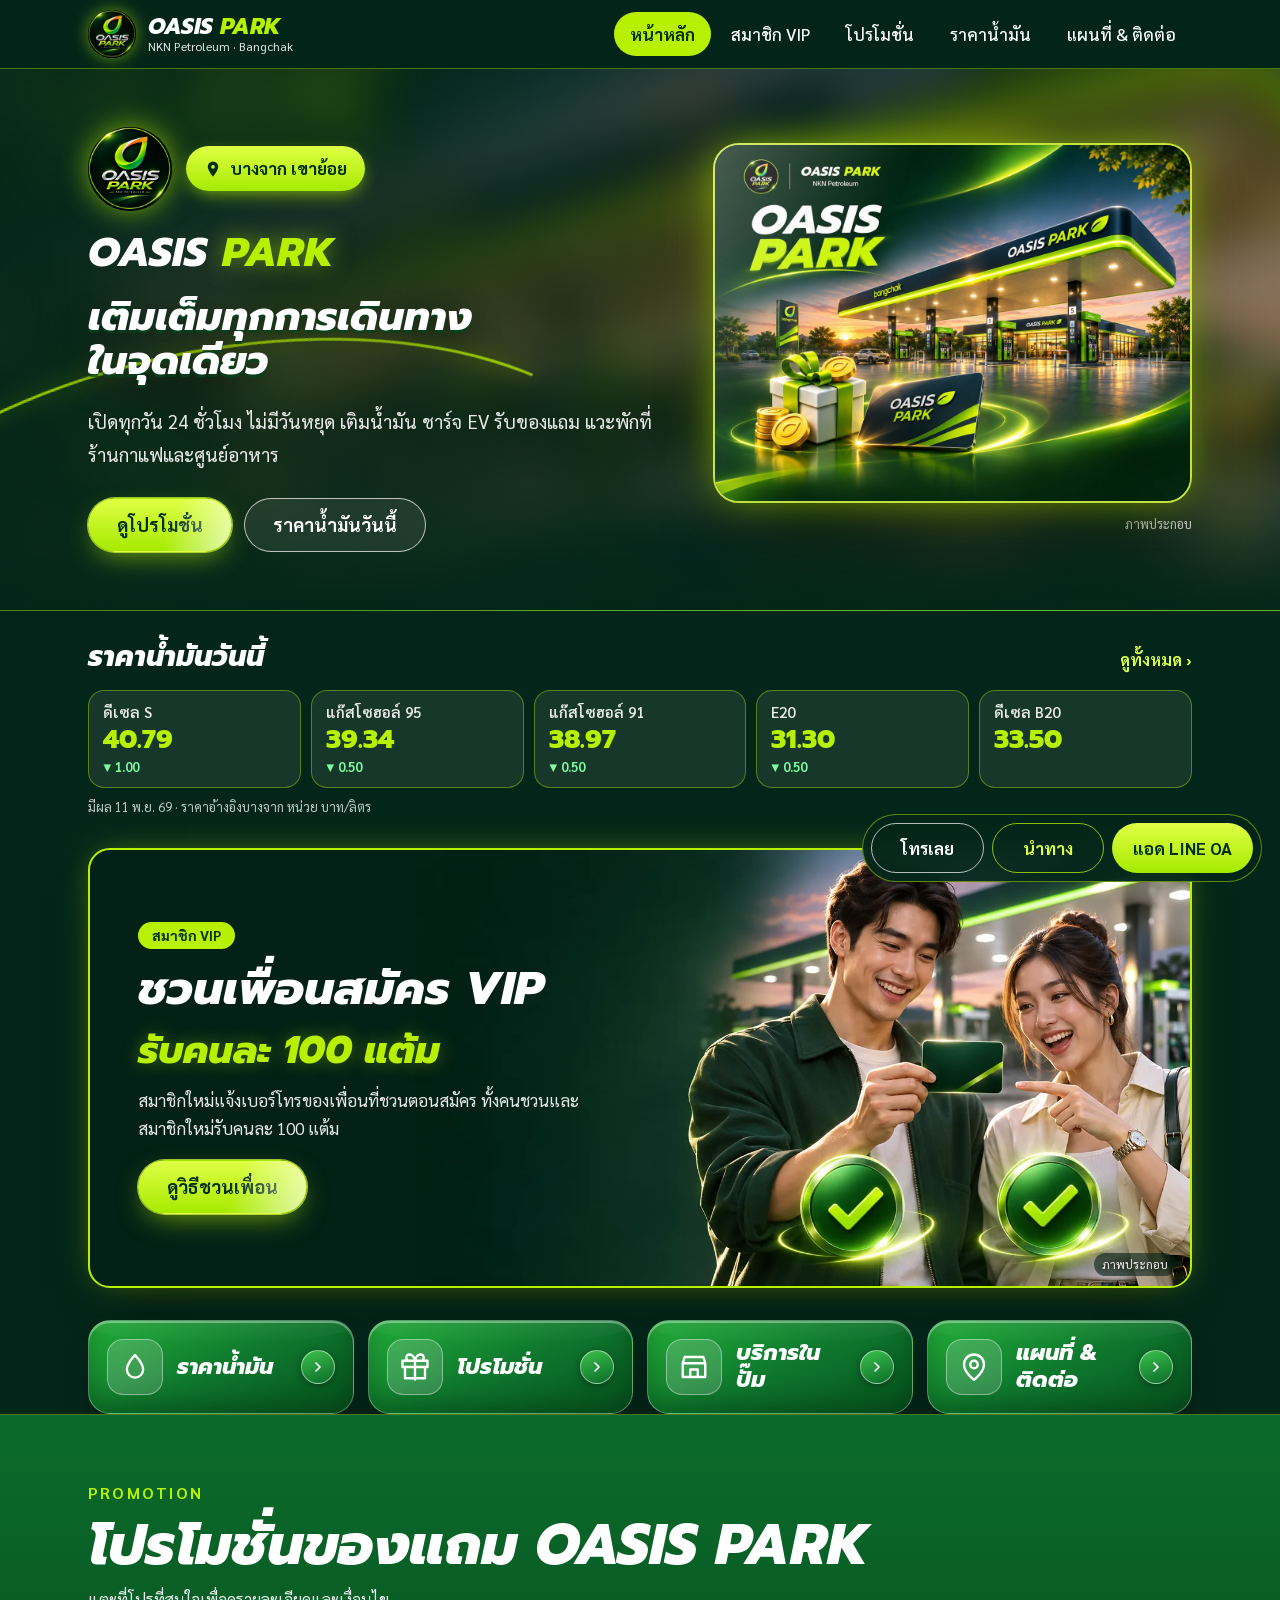
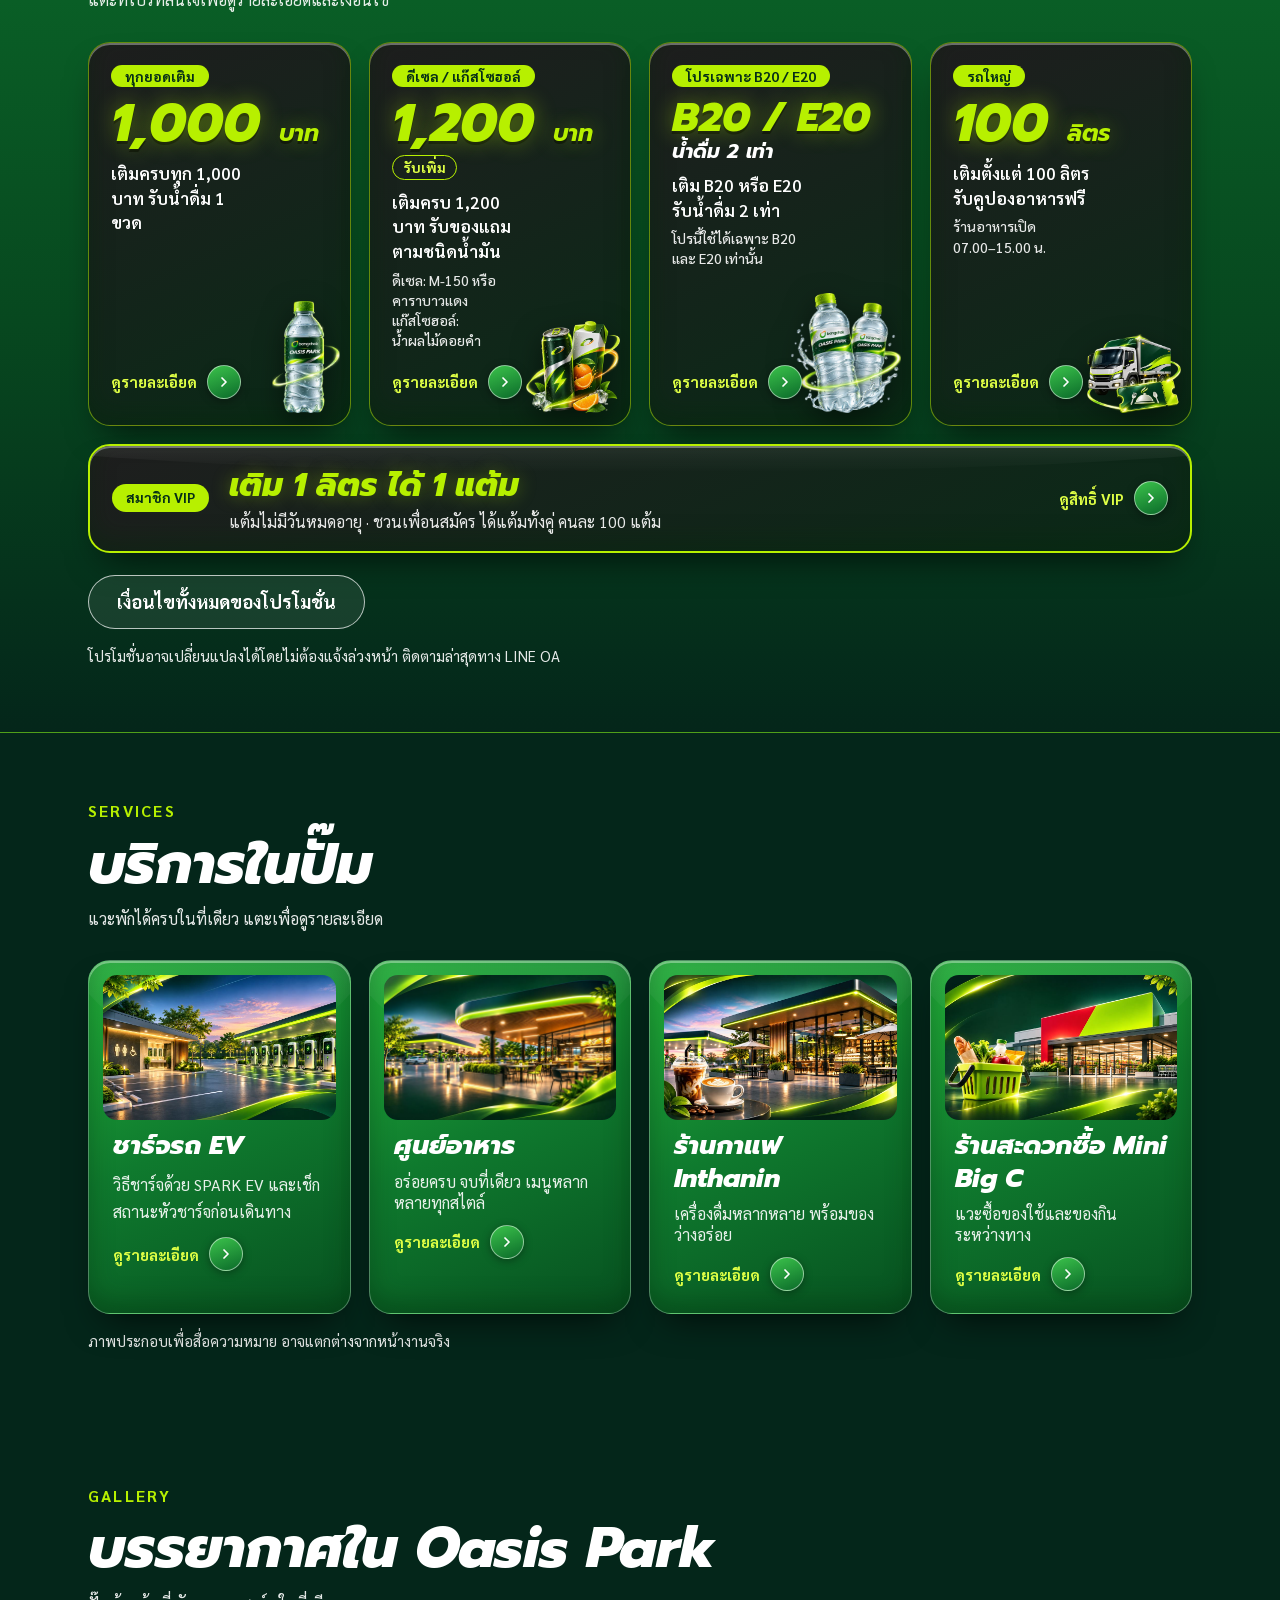
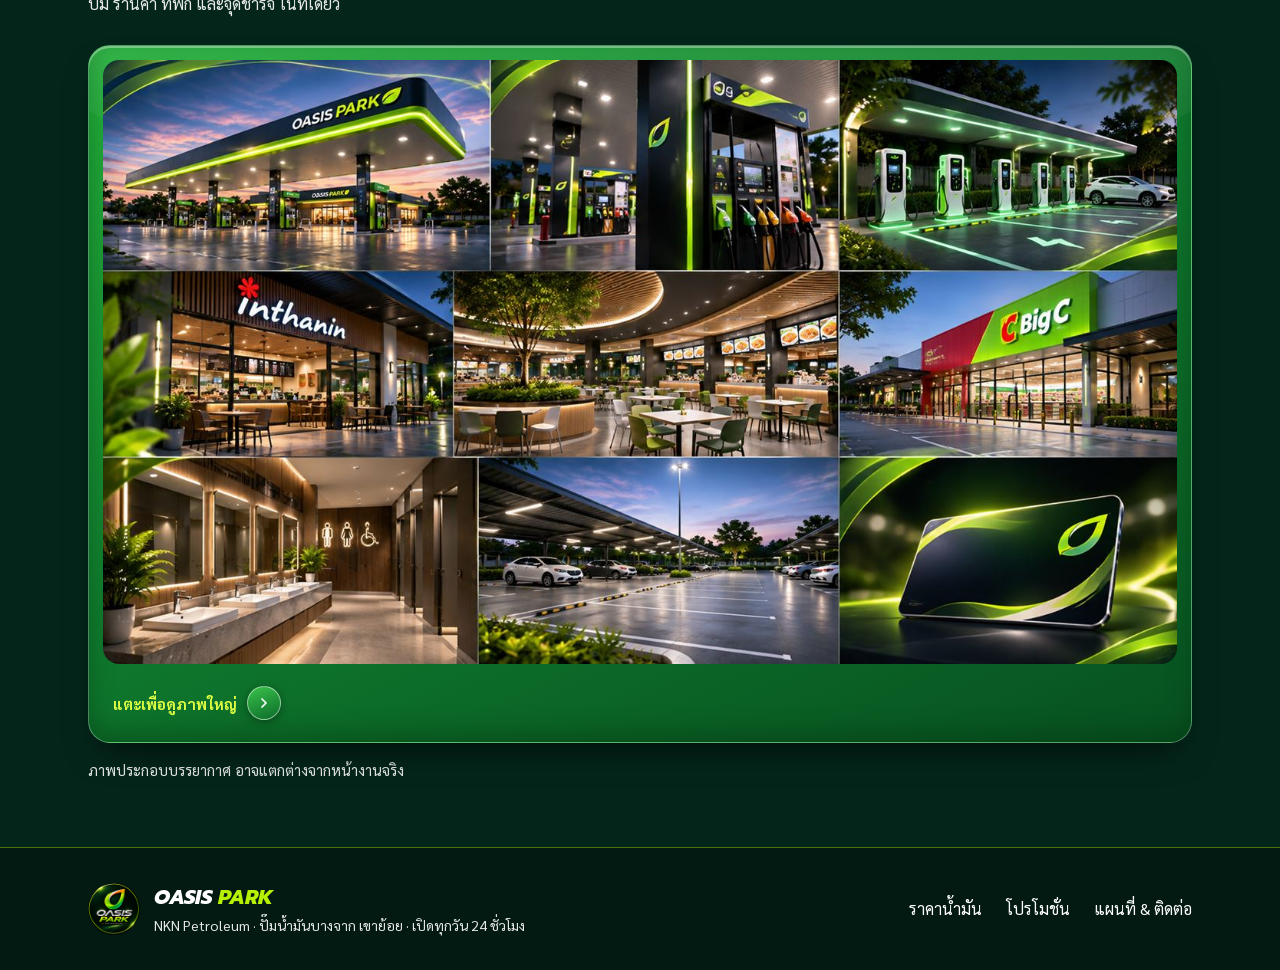
==== commit b3346f99: "Homepage: VIP refer-a-friend banner (100 points each) below price strip Co-Authored-By: Claude Opus " ====
--- a/index.html
+++ b/index.html
@@ -63,6 +63,23 @@
   <div class="ps-head"><h2 id="ps-h">ราคาน้ำมันวันนี้</h2><a href="prices.html" class="ps-all">ดูทั้งหมด ›</a></div>
   <div class="ps-row" id="homePrices" role="list"></div>
   <p class="ps-note" id="homePricesNote">ราคาอ้างอิงบางจาก หน่วย บาท/ลิตร</p>
+</div></section>
+
+<section class="vip-ref" aria-labelledby="vr-h"><div class="wrap">
+  <div class="vr-card">
+    <picture class="vr-art">
+      <source media="(max-width: 860px)" srcset="assets/img/web/vip/vip-referral-home-v1-m.webp" width="800" height="665">
+      <img src="assets/img/web/vip/vip-referral-home-v1.webp" alt="เพื่อนสองคนยิ้มดูบัตรสมาชิก VIP ด้วยกัน พร้อมเหรียญรางวัลคนละเหรียญ" width="1280" height="720">
+    </picture>
+    <div class="vr-text">
+      <span class="tag-pill">สมาชิก VIP</span>
+      <h2 id="vr-h">ชวนเพื่อนสมัคร VIP</h2>
+      <p class="vr-hl">รับคนละ 100 แต้ม</p>
+      <p class="vr-desc">สมาชิกใหม่แจ้งเบอร์โทรของเพื่อนที่ชวนตอนสมัคร ทั้งคนชวนและสมาชิกใหม่รับคนละ 100 แต้ม</p>
+      <a class="btn btn-primary" href="vip.html">ดูวิธีชวนเพื่อน</a>
+    </div>
+    <span class="vr-cap">ภาพประกอบ</span>
+  </div>
 </div></section>
 
 <section class="block tight-top"><div class="wrap"><div class="grid quick">
--- a/assets/css/style.css
+++ b/assets/css/style.css
@@ -585,5 +585,33 @@
 .vip-entry .more { padding-top: 0; white-space: nowrap; }
 @media (max-width: 600px) { .glass.vip-entry { padding: 16px 18px; } .vip-entry .tag-pill { align-self: flex-start; } }
 
+/* ---------- 2026-11-17 แบนเนอร์ชวนเพื่อนสมัคร VIP (หน้าแรก · ภาพ Vega v1) ---------- */
+.vip-ref { padding: 26px 0 0; }
+.vr-card {
+  position: relative; overflow: hidden; min-height: 440px; display: flex; align-items: center;
+  border-radius: var(--radius); background: #032116; border: 2px solid var(--lime);
+  box-shadow: 0 0 34px -10px rgba(183, 240, 0, .55), 0 24px 50px -24px rgba(0, 0, 0, .7);
+}
+.vr-art { position: absolute; inset: 0 0 0 auto; height: 100%; }
+.vr-art img { display: block; height: 100%; width: auto; max-width: none; }
+.vr-text { position: relative; z-index: 1; max-width: min(46%, 520px); padding: 36px 0 36px clamp(28px, 4vw, 48px); display: flex; flex-direction: column; align-items: flex-start; gap: 12px; }
+.vr-text h2 { margin: 0; font-weight: 800; font-style: italic; font-size: clamp(30px, 4vw, 46px); line-height: 1.2; }
+.vr-hl { margin: 0; font-family: 'Prompt', sans-serif; font-weight: 800; font-style: italic; font-size: clamp(26px, 3.2vw, 38px); line-height: 1.2; color: var(--lime); text-shadow: 0 0 18px rgba(183, 240, 0, .35); }
+.vr-desc { margin: 0; font-size: 17px; line-height: 1.65; color: var(--ink-dim); text-wrap: pretty; }
+.vr-text .btn { margin-top: 6px; }
+.vr-cap { position: absolute; right: 14px; bottom: 10px; z-index: 1; padding: 1px 8px; border-radius: 999px; background: rgba(3, 33, 22, .6); font-size: 12px; color: rgba(255, 255, 255, .92); text-shadow: 0 1px 4px rgba(0, 0, 0, .8); }
+@media (max-width: 860px) {
+  .vr-card { flex-direction: column; align-items: stretch; min-height: 0; }
+  .vr-art { position: static; height: auto; }
+  .vr-art img { width: 100%; height: auto; max-width: 100%; }
+  .vr-text { max-width: none; padding: 20px 20px 22px; }
+  .vr-text .btn { align-self: stretch; justify-content: center; }
+  .vr-cap { top: 10px; bottom: auto; }
+}
+@media (max-width: 600px) {
+  .vip-ref { padding-top: 18px; }
+  .vr-desc { font-size: 16px; }
+}
+
 /* เมนูใหม่ 2026-11-15: ลิงก์ #services ไม่ให้หัวข้อจมใต้แถบเมนู */
 #services { scroll-margin-top: 80px; }
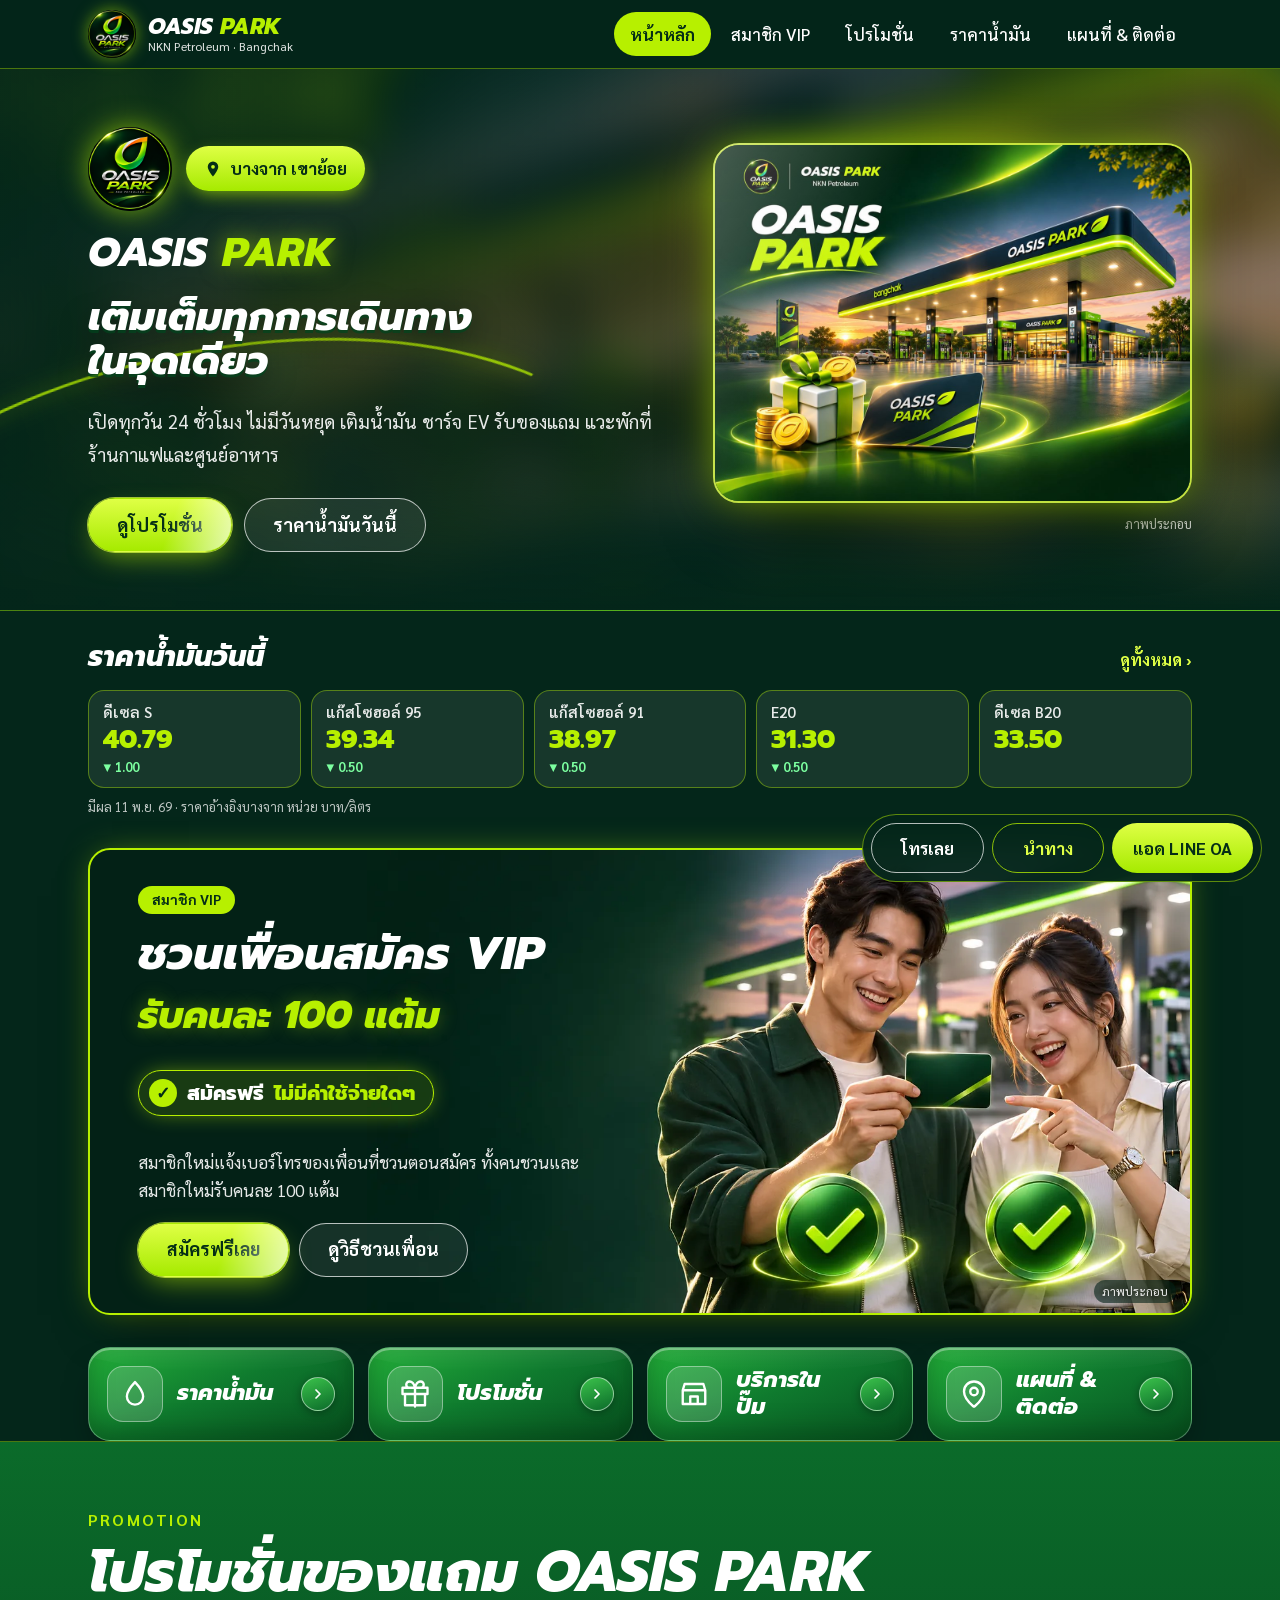
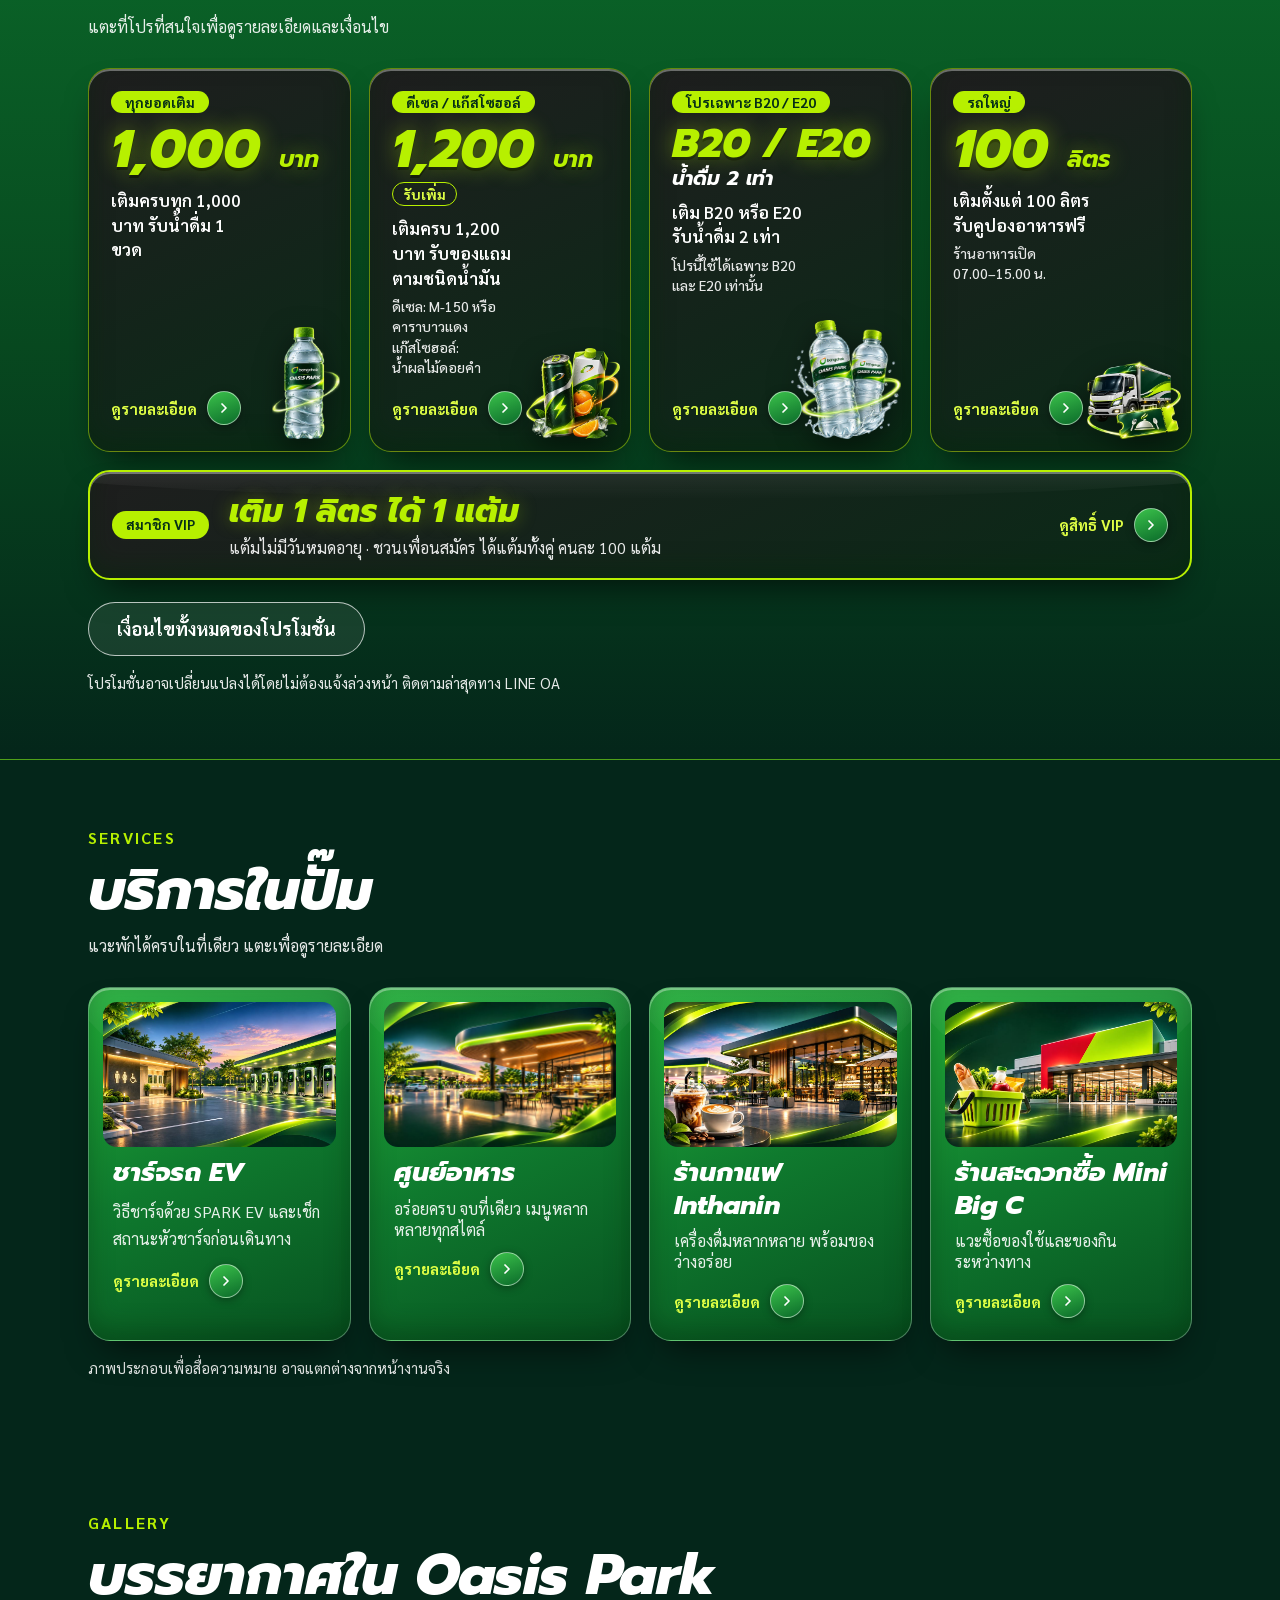
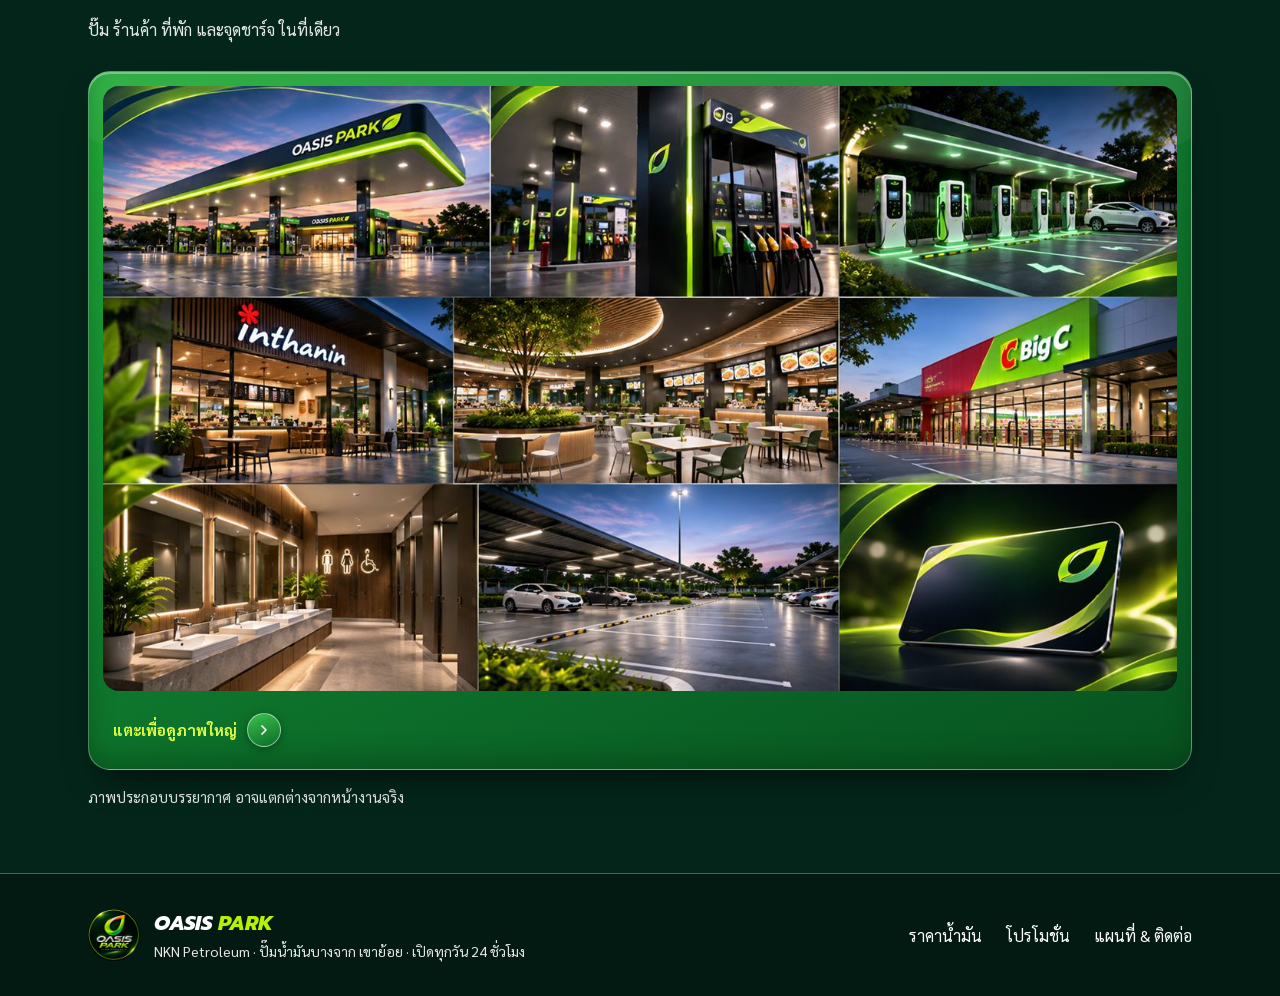
==== commit 9f696dda: "VIP "free signup" highlight box + LINE in-app button label - Prominent "สมัครสมาชิกฟรี ไม่มีค่าใช้จ่" ====
--- a/index.html
+++ b/index.html
@@ -75,8 +75,12 @@
       <span class="tag-pill">สมาชิก VIP</span>
       <h2 id="vr-h">ชวนเพื่อนสมัคร VIP</h2>
       <p class="vr-hl">รับคนละ 100 แต้ม</p>
+      <p class="free-badge">สมัครฟรี <b>ไม่มีค่าใช้จ่ายใดๆ</b></p>
       <p class="vr-desc">สมาชิกใหม่แจ้งเบอร์โทรของเพื่อนที่ชวนตอนสมัคร ทั้งคนชวนและสมาชิกใหม่รับคนละ 100 แต้ม</p>
-      <a class="btn btn-primary" href="vip.html">ดูวิธีชวนเพื่อน</a>
+      <div class="vr-btns">
+        <a class="btn btn-primary" href="register.html">สมัครฟรีเลย</a>
+        <a class="btn btn-outline" href="vip.html">ดูวิธีชวนเพื่อน</a>
+      </div>
     </div>
     <span class="vr-cap">ภาพประกอบ</span>
   </div>
--- a/assets/css/style.css
+++ b/assets/css/style.css
@@ -615,3 +615,51 @@
 
 /* เมนูใหม่ 2026-11-15: ลิงก์ #services ไม่ให้หัวข้อจมใต้แถบเมนู */
 #services { scroll-margin-top: 80px; }
+
+/* ---------- ป้าย "สมัครฟรี" (ใช้ร่วม หน้าแรก / VIP / สมัคร) ---------- */
+.free-badge {
+  display: inline-flex; align-items: center; gap: 10px; align-self: flex-start;
+  padding: 8px 18px 8px 10px; border-radius: 999px;
+  background: rgba(183, 240, 0, .12); border: 1.5px solid var(--lime);
+  box-shadow: 0 0 22px -6px rgba(183, 240, 0, .7);
+  font-family: 'Prompt', sans-serif; font-weight: 800; font-size: clamp(17px, 1.8vw, 20px); line-height: 1.25; color: #fff;
+}
+.free-badge::before {
+  content: "✓"; flex: none; width: 28px; height: 28px; border-radius: 50%;
+  display: grid; place-items: center; background: var(--lime); color: var(--on-lime); font-size: 17px; font-weight: 800;
+}
+.free-badge b { color: var(--lime); font-weight: 800; }
+.free-note { margin: 0; font-size: 16px; line-height: 1.6; color: var(--ink-dim); text-wrap: pretty; }
+.free-note b { color: #fff; }
+.vr-btns { display: flex; flex-wrap: wrap; gap: 10px; margin-top: 6px; }
+.vr-text .vr-btns .btn { margin-top: 0; }
+@media (max-width: 860px) {
+  .vr-btns { align-self: stretch; flex-direction: column; }
+  .vr-btns .btn { justify-content: center; }
+}
+
+/* ---------- กล่องเด่น "สมัครฟรี" (หน้า VIP / หน้าสมัคร) ---------- */
+.free-box {
+  position: relative; align-self: stretch; max-width: 560px;
+  display: grid; grid-template-columns: auto 1fr; align-items: center; gap: 6px 18px;
+  padding: 18px 22px; border-radius: 20px;
+  background: linear-gradient(135deg, rgba(183, 240, 0, .2), rgba(183, 240, 0, .05));
+  border: 2px solid var(--lime); box-shadow: 0 0 34px -8px rgba(183, 240, 0, .75);
+}
+.free-box .fb-stamp {
+  grid-row: span 2; width: 74px; height: 74px; border-radius: 50%;
+  display: grid; place-items: center; text-align: center;
+  background: var(--lime); color: var(--on-lime);
+  font-family: 'Prompt', sans-serif; font-weight: 800; font-style: italic; font-size: 24px; line-height: 1;
+  box-shadow: 0 0 24px rgba(183, 240, 0, .7), inset 0 -3px 0 rgba(0, 0, 0, .18);
+}
+.free-box .fb-title { margin: 0; font-family: 'Prompt', sans-serif; font-weight: 800; font-style: italic; font-size: clamp(24px, 2.6vw, 30px); line-height: 1.2; color: #fff; }
+.free-box .fb-title b { color: var(--lime); }
+.free-box .fb-sub { margin: 0; font-size: 16px; line-height: 1.55; color: var(--ink-dim); }
+.free-invite { margin: 0; font-size: clamp(17px, 1.8vw, 19px); line-height: 1.65; text-wrap: pretty; }
+.free-invite b { color: var(--lime); }
+@media (max-width: 480px) {
+  .free-box { padding: 16px; gap: 4px 14px; }
+  .free-box .fb-stamp { width: 62px; height: 62px; font-size: 20px; }
+}
+.free-box .fb-title span { white-space: nowrap; }
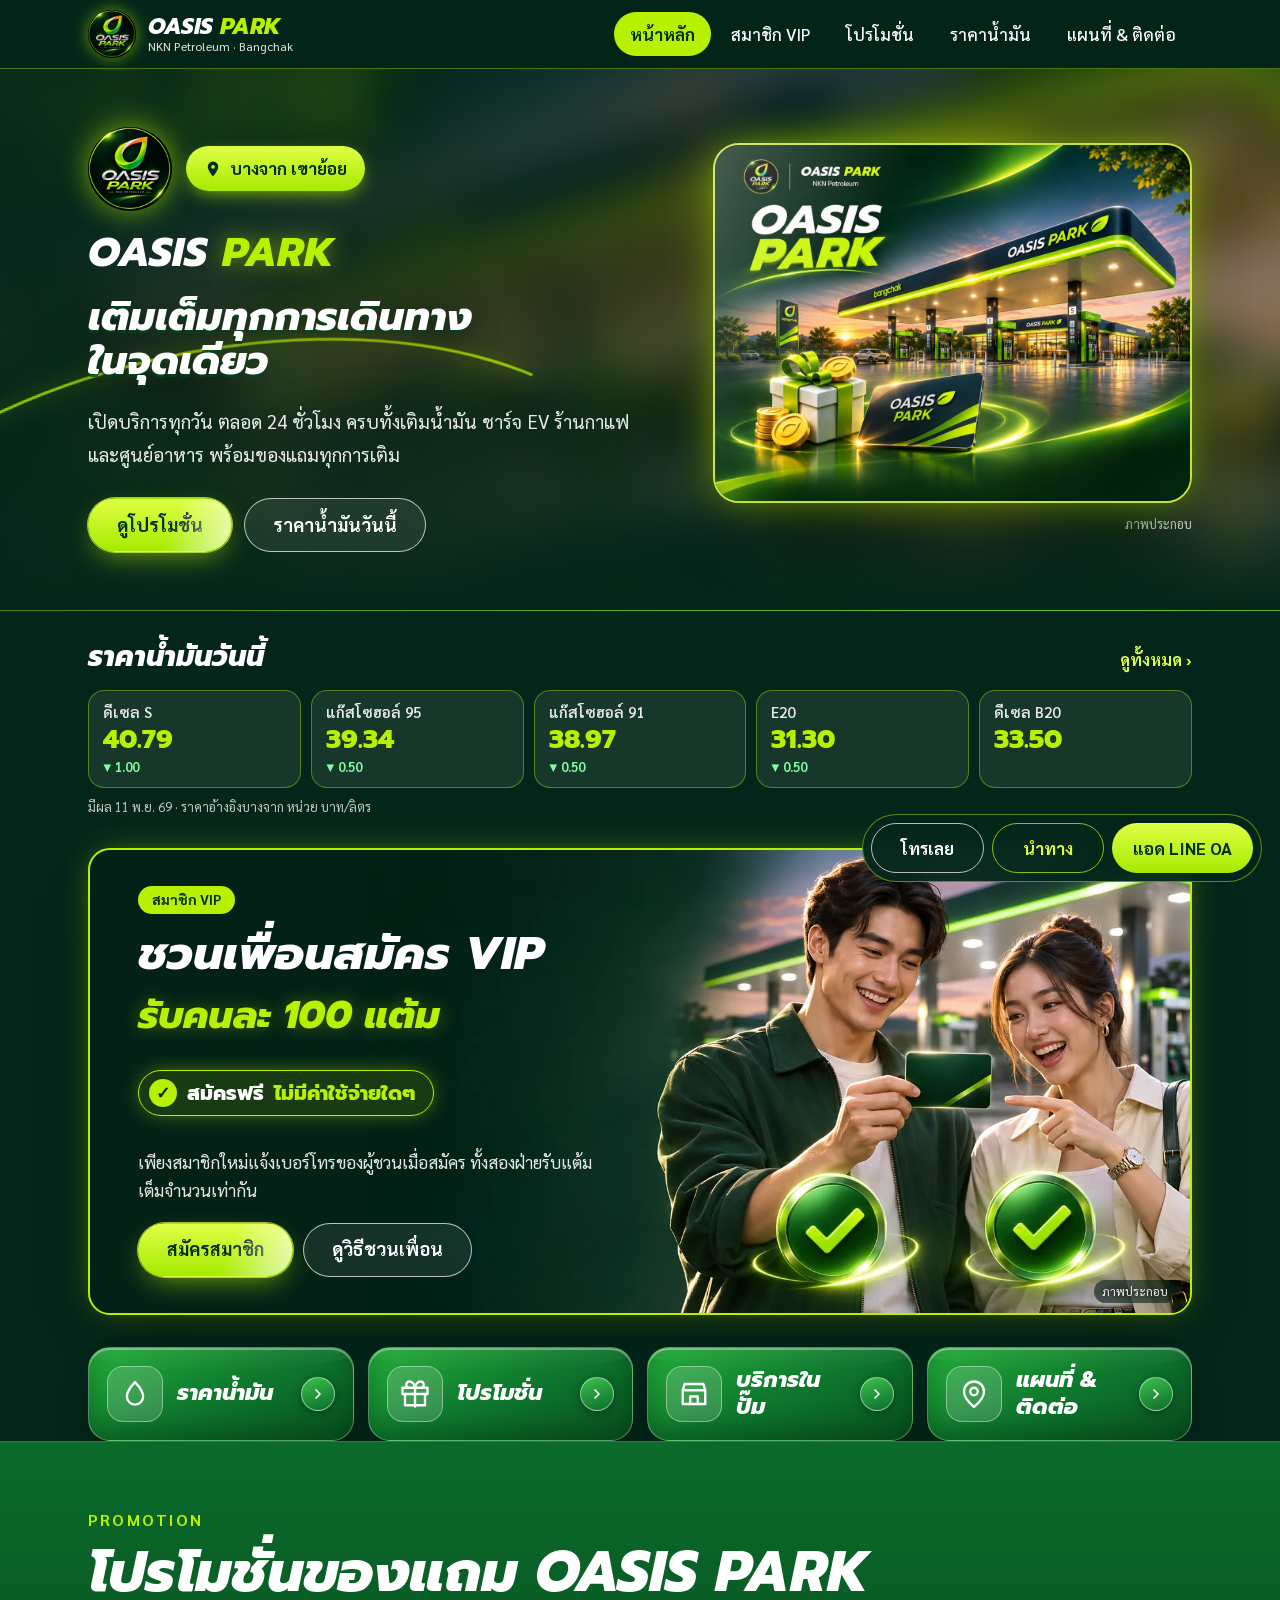
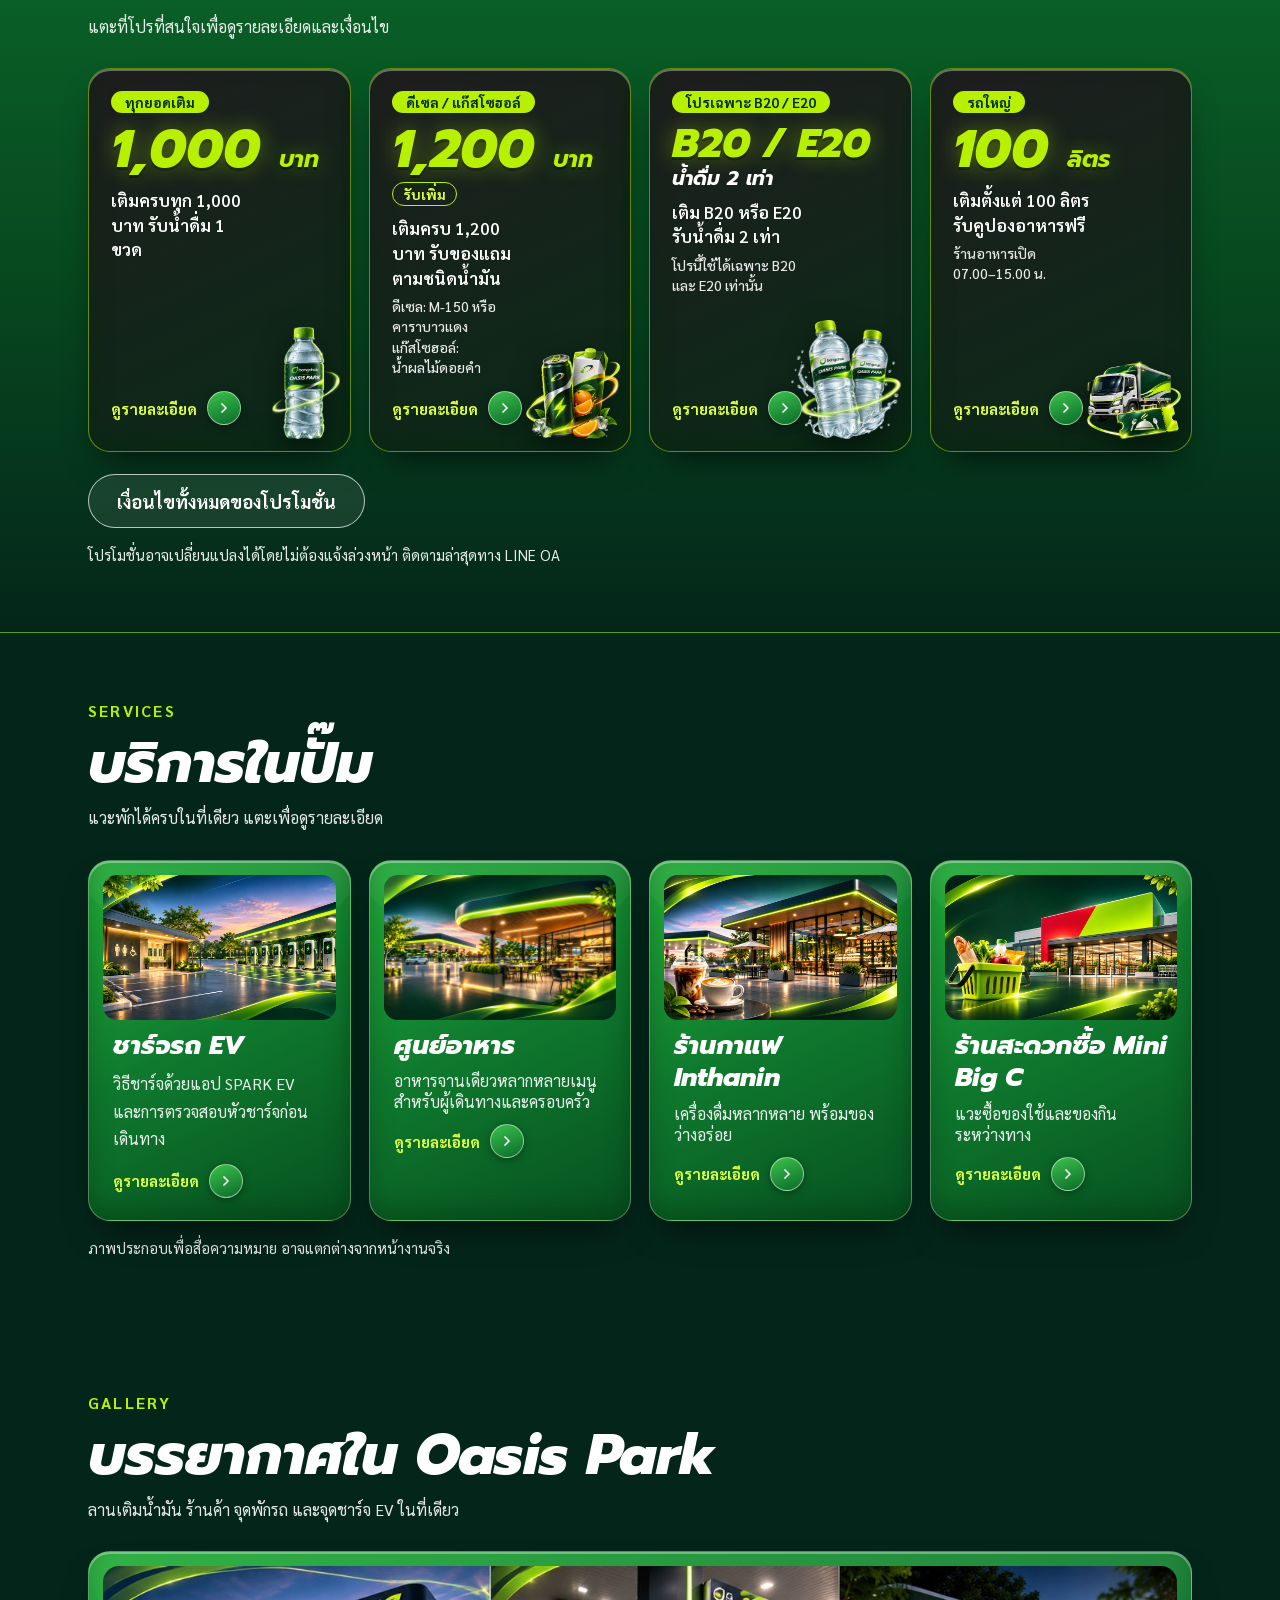
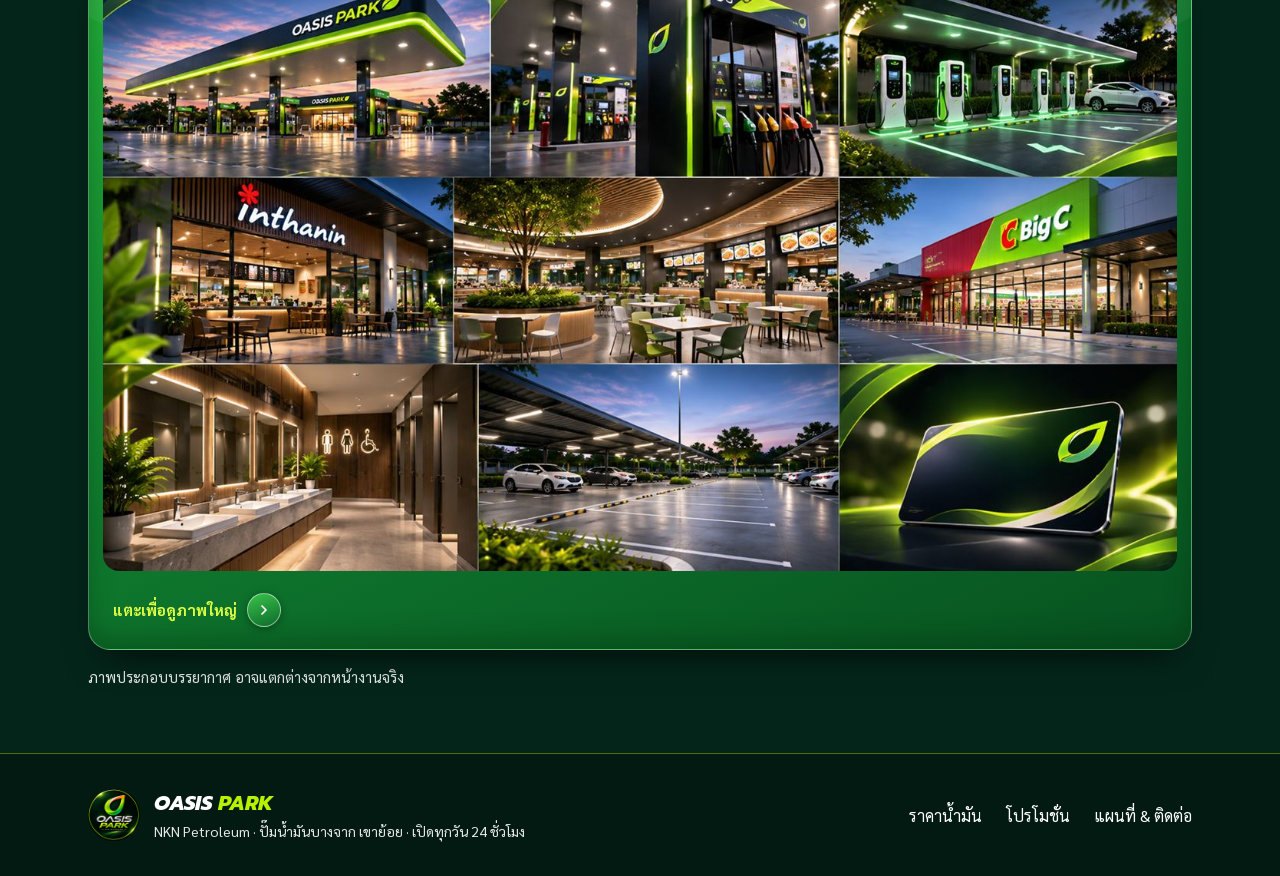
==== commit 77bb4466: "Copy pass: formal, natural Thai and less repetition across pages - VIP: trim repeated "100 points", " ====
--- a/index.html
+++ b/index.html
@@ -49,7 +49,7 @@
       </div>
       <div class="brandline fx-up fx-d1">OASIS <span>PARK</span></div>
       <h1 class="disp tag fx-up fx-d1"><span>เติมเต็มทุกการเดินทาง</span><br><span>ในจุดเดียว</span></h1>
-      <p class="lead fx-up fx-d2">เปิดทุกวัน 24 ชั่วโมง ไม่มีวันหยุด เติมน้ำมัน ชาร์จ EV รับของแถม แวะพักที่ร้านกาแฟและศูนย์อาหาร</p>
+      <p class="lead fx-up fx-d2">เปิดบริการทุกวัน ตลอด 24 ชั่วโมง ครบทั้งเติมน้ำมัน ชาร์จ EV ร้านกาแฟ และศูนย์อาหาร พร้อมของแถมทุกการเติม</p>
       <div class="cta-row fx-up fx-d3">
         <a class="btn btn-primary" href="promotions.html">ดูโปรโมชั่น</a>
         <a class="btn btn-outline" href="prices.html">ราคาน้ำมันวันนี้</a>
@@ -76,9 +76,9 @@
       <h2 id="vr-h">ชวนเพื่อนสมัคร VIP</h2>
       <p class="vr-hl">รับคนละ 100 แต้ม</p>
       <p class="free-badge">สมัครฟรี <b>ไม่มีค่าใช้จ่ายใดๆ</b></p>
-      <p class="vr-desc">สมาชิกใหม่แจ้งเบอร์โทรของเพื่อนที่ชวนตอนสมัคร ทั้งคนชวนและสมาชิกใหม่รับคนละ 100 แต้ม</p>
+      <p class="vr-desc">เพียงสมาชิกใหม่แจ้งเบอร์โทรของผู้ชวนเมื่อสมัคร ทั้งสองฝ่ายรับแต้มเต็มจำนวนเท่ากัน</p>
       <div class="vr-btns">
-        <a class="btn btn-primary" href="register.html">สมัครฟรีเลย</a>
+        <a class="btn btn-primary" href="register.html">สมัครสมาชิก</a>
         <a class="btn btn-outline" href="vip.html">ดูวิธีชวนเพื่อน</a>
       </div>
     </div>
@@ -127,7 +127,6 @@
     <img class="fb-img" src="assets/img/web/promo/freebie-rice-coupon.webp" alt="รถใหญ่พร้อมคูปองอาหาร" width="640" height="534" loading="lazy">
   </button>
 </div>
-<a class="glass dark vip-entry" href="vip.html"><span class="tag-pill">สมาชิก VIP</span><span class="ve-main"><b>เติม 1 ลิตร ได้ 1 แต้ม</b><span>แต้มไม่มีวันหมดอายุ · ชวนเพื่อนสมัคร ได้แต้มทั้งคู่ คนละ 100 แต้ม</span></span><span class="more">ดูสิทธิ์ VIP <span class="chev" aria-hidden="true"><svg width="16" height="16" viewBox="0 0 24 24" fill="none" stroke="#fff" stroke-width="2.6" stroke-linecap="round" stroke-linejoin="round"><path d="m9 6 6 6-6 6"/></svg></span></span></a>
 <p style="margin:22px 0 0;"><button type="button" class="btn btn-outline" data-modal="terms" aria-haspopup="dialog">เงื่อนไขทั้งหมดของโปรโมชั่น</button></p>
 <p class="note" style="margin-top:14px;">โปรโมชั่นอาจเปลี่ยนแปลงได้โดยไม่ต้องแจ้งล่วงหน้า ติดตามล่าสุดทาง LINE OA</p>
   </div>
@@ -139,10 +138,10 @@
     <div class="grid wide svc">
   <a class="glass img" href="ev.html">
     <img class="thumb" src="assets/img/web/services/ev-scene.jpg" alt="หัวชาร์จ EV ใต้หลังคาไฟเขียวไลม์ ข้างห้องน้ำ" loading="lazy">
-    <span class="pad-in"><h3>ชาร์จรถ EV</h3><p>วิธีชาร์จด้วย SPARK EV และเช็กสถานะหัวชาร์จก่อนเดินทาง</p><span class="more">ดูรายละเอียด <span class="chev" aria-hidden="true"><svg width="16" height="16" viewBox="0 0 24 24" fill="none" stroke="#fff" stroke-width="2.6" stroke-linecap="round" stroke-linejoin="round"><path d="m9 6 6 6-6 6"/></svg></span></span></span>
+    <span class="pad-in"><h3>ชาร์จรถ EV</h3><p>วิธีชาร์จด้วยแอป SPARK EV และการตรวจสอบหัวชาร์จก่อนเดินทาง</p><span class="more">ดูรายละเอียด <span class="chev" aria-hidden="true"><svg width="16" height="16" viewBox="0 0 24 24" fill="none" stroke="#fff" stroke-width="2.6" stroke-linecap="round" stroke-linejoin="round"><path d="m9 6 6 6-6 6"/></svg></span></span></span>
   </a>  <button type="button" class="glass img" data-modal="s3" aria-haspopup="dialog">
     <img class="thumb" src="assets/img/web/services/food-scene.jpg" alt="ศูนย์อาหารยามเย็นข้างลานเติมน้ำมัน" loading="lazy">
-    <span class="pad-in"><h3>ศูนย์อาหาร</h3><p>อร่อยครบ จบที่เดียว เมนูหลากหลายทุกสไตล์</p><span class="more">ดูรายละเอียด <span class="chev" aria-hidden="true"><svg width="16" height="16" viewBox="0 0 24 24" fill="none" stroke="#fff" stroke-width="2.6" stroke-linecap="round" stroke-linejoin="round"><path d="m9 6 6 6-6 6"/></svg></span></span></span>
+    <span class="pad-in"><h3>ศูนย์อาหาร</h3><p>อาหารจานเดียวหลากหลายเมนู สำหรับผู้เดินทางและครอบครัว</p><span class="more">ดูรายละเอียด <span class="chev" aria-hidden="true"><svg width="16" height="16" viewBox="0 0 24 24" fill="none" stroke="#fff" stroke-width="2.6" stroke-linecap="round" stroke-linejoin="round"><path d="m9 6 6 6-6 6"/></svg></span></span></span>
   </button>  <button type="button" class="glass img" data-modal="s2" aria-haspopup="dialog">
     <img class="thumb" src="assets/img/web/services/cafe-scene.jpg" alt="ร้านกาแฟยามเย็น พร้อมกาแฟเย็นและลาเต้" loading="lazy">
     <span class="pad-in"><h3>ร้านกาแฟ Inthanin</h3><p>เครื่องดื่มหลากหลาย พร้อมของว่างอร่อย</p><span class="more">ดูรายละเอียด <span class="chev" aria-hidden="true"><svg width="16" height="16" viewBox="0 0 24 24" fill="none" stroke="#fff" stroke-width="2.6" stroke-linecap="round" stroke-linejoin="round"><path d="m9 6 6 6-6 6"/></svg></span></span></span>
@@ -157,7 +156,7 @@
 
 <section class="block">
   <div class="wrap">
-    <div class="section-head"><div class="eyebrow-label">GALLERY</div><h2>บรรยากาศใน Oasis Park</h2><p>ปั๊ม ร้านค้า ที่พัก และจุดชาร์จ ในที่เดียว</p></div>
+    <div class="section-head"><div class="eyebrow-label">GALLERY</div><h2>บรรยากาศใน Oasis Park</h2><p>ลานเติมน้ำมัน ร้านค้า จุดพักรถ และจุดชาร์จ EV ในที่เดียว</p></div>
     <button type="button" class="glass gallery" data-modal="gallery" aria-haspopup="dialog">
   <img src="assets/img/web/gallery/oasis-collage.jpg" alt="ภาพรวมบรรยากาศ Oasis Park: ปั๊มน้ำมัน หัวจ่าย หัวชาร์จ EV Inthanin ศูนย์อาหาร ร้านสะดวกซื้อ ห้องน้ำ ลานจอดรถ และบัตรสมาชิก" loading="lazy" width="1400">
   <span class="more" style="padding:12px 10px 4px;">แตะเพื่อดูภาพใหญ่ <span class="chev" aria-hidden="true"><svg width="16" height="16" viewBox="0 0 24 24" fill="none" stroke="#fff" stroke-width="2.6" stroke-linecap="round" stroke-linejoin="round"><path d="m9 6 6 6-6 6"/></svg></span></span>
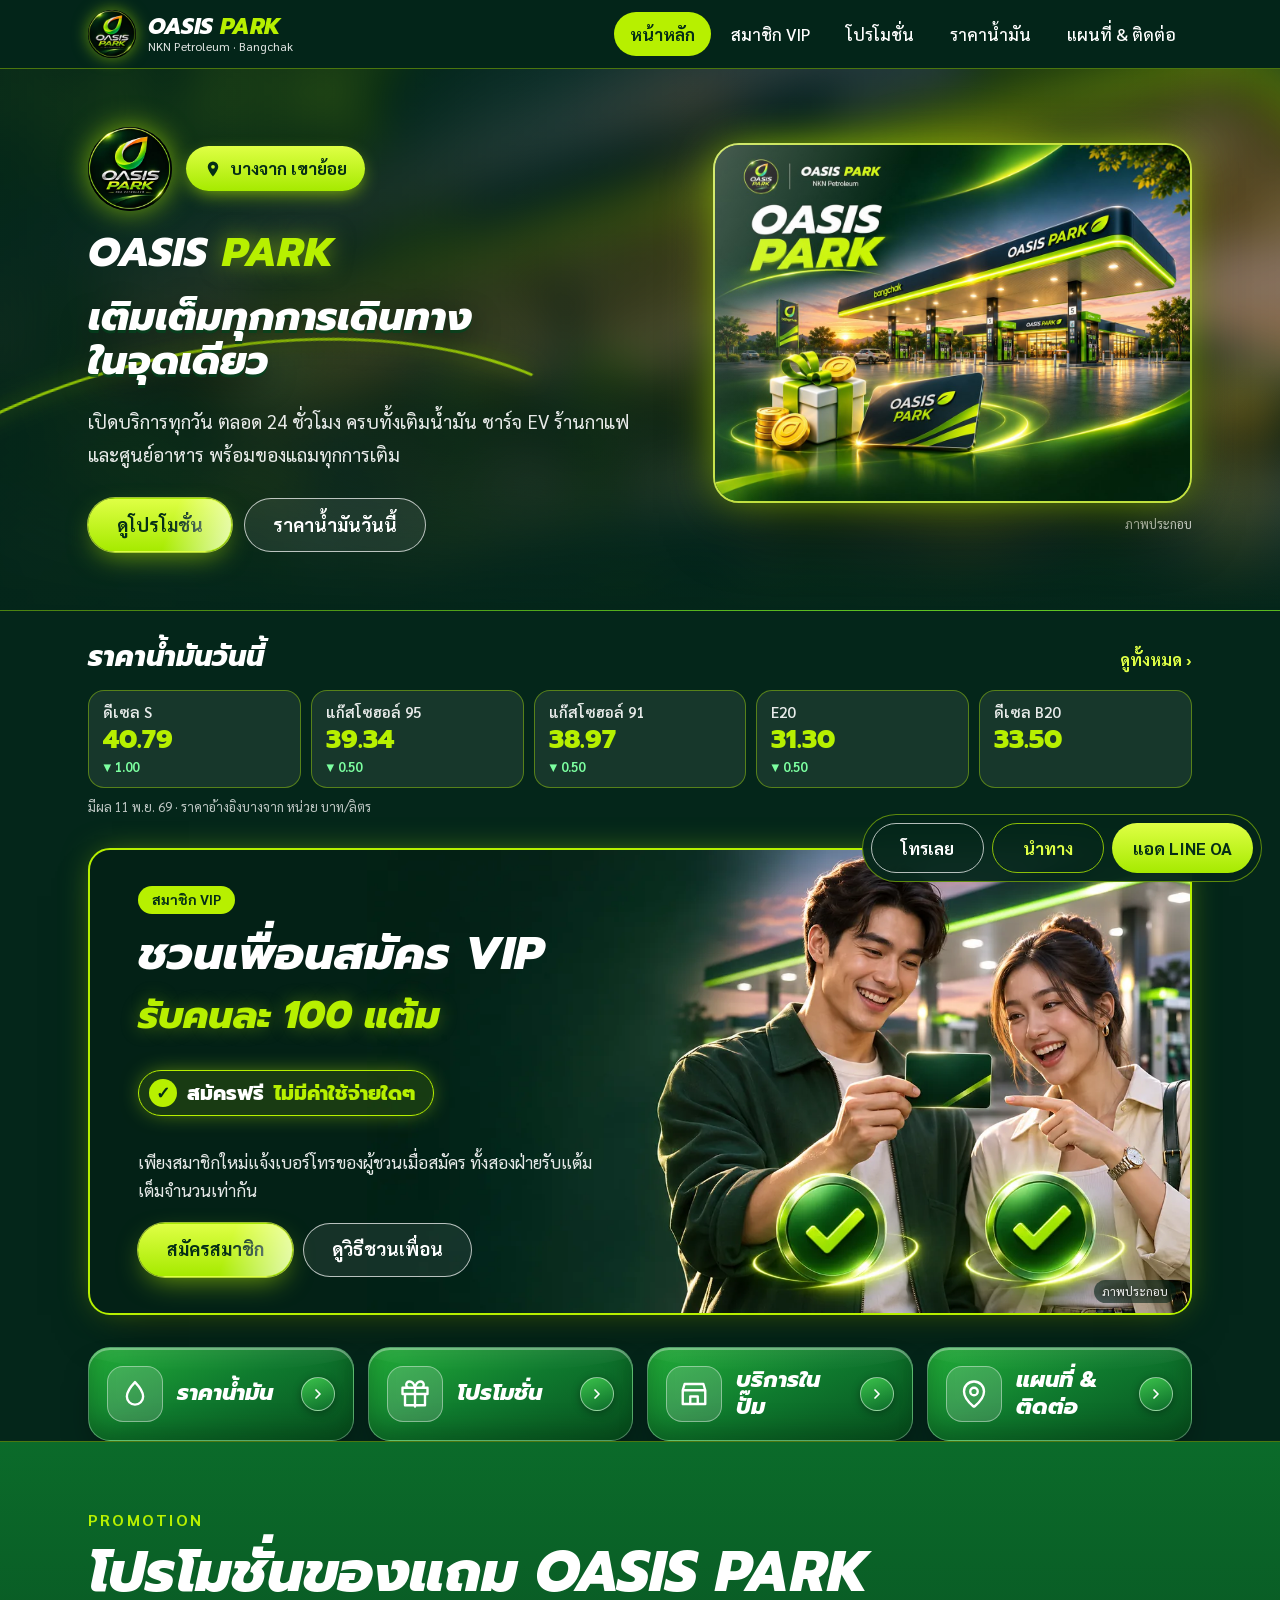
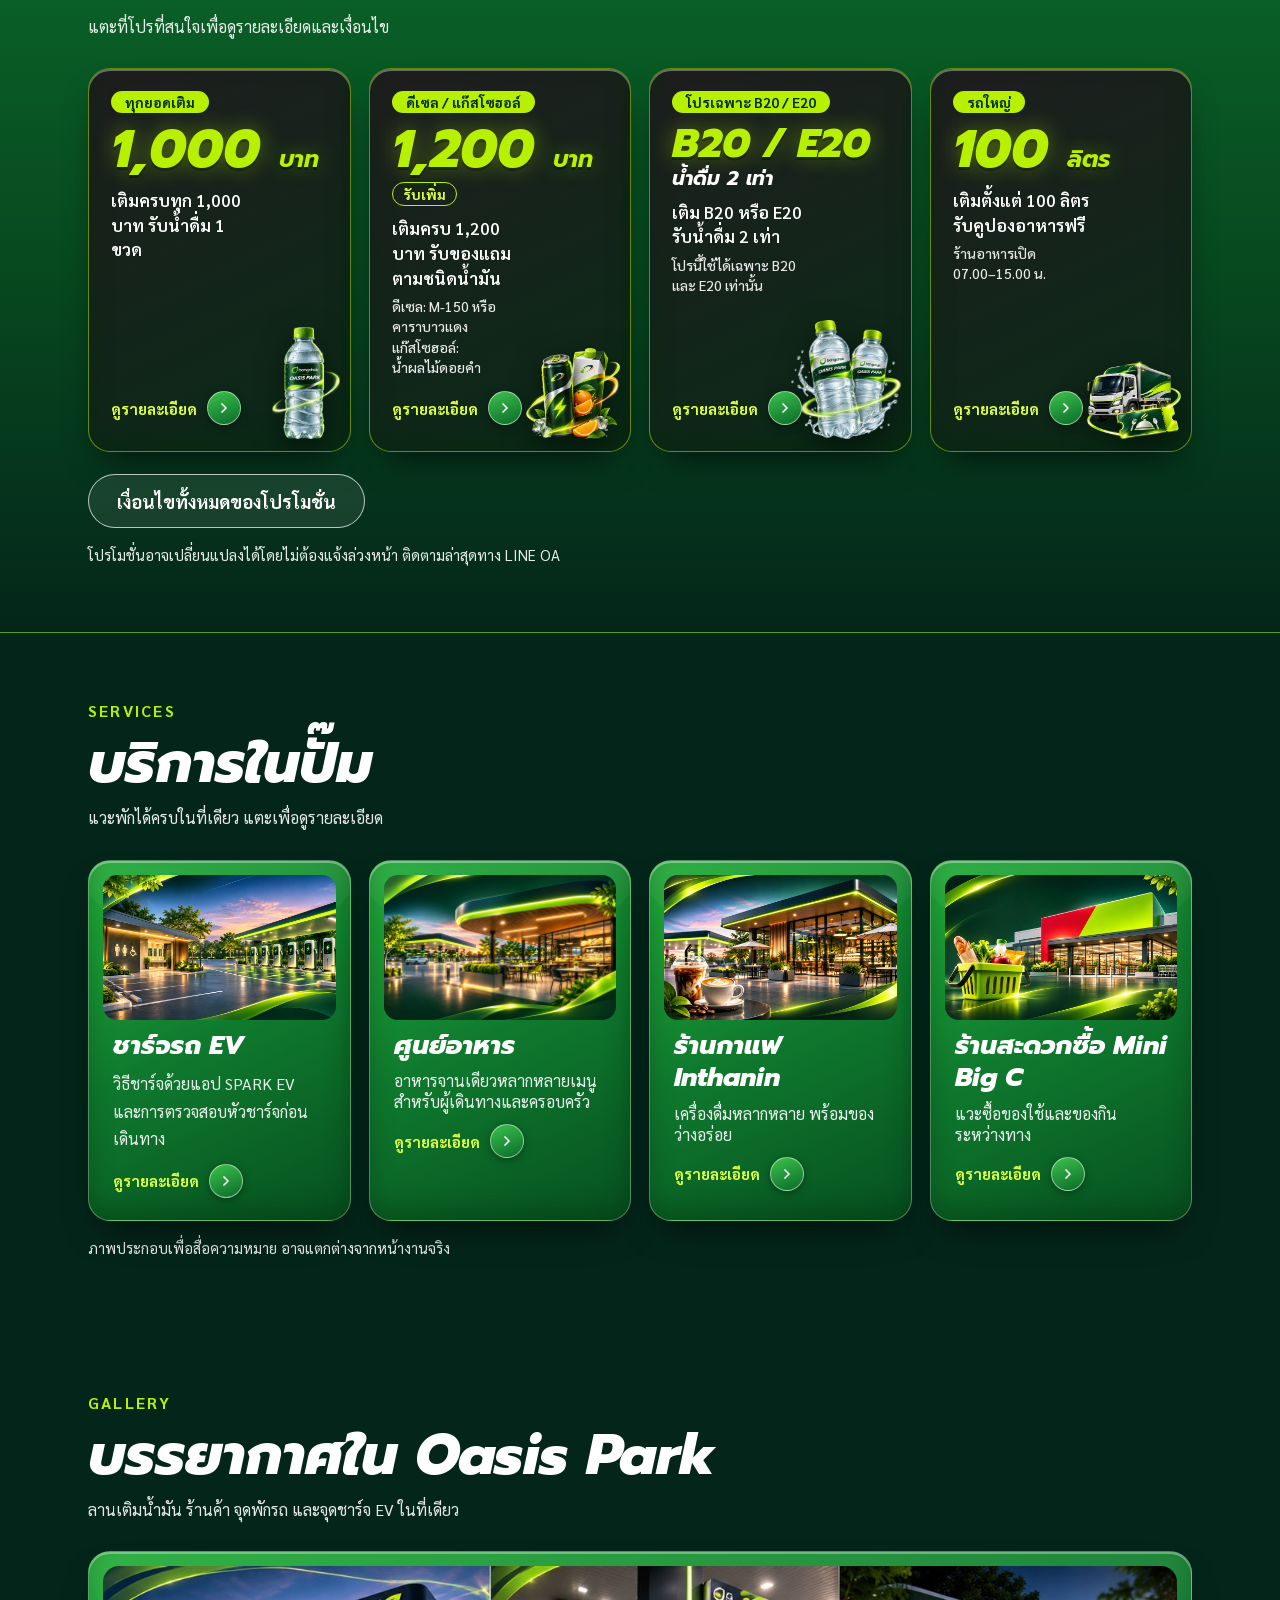
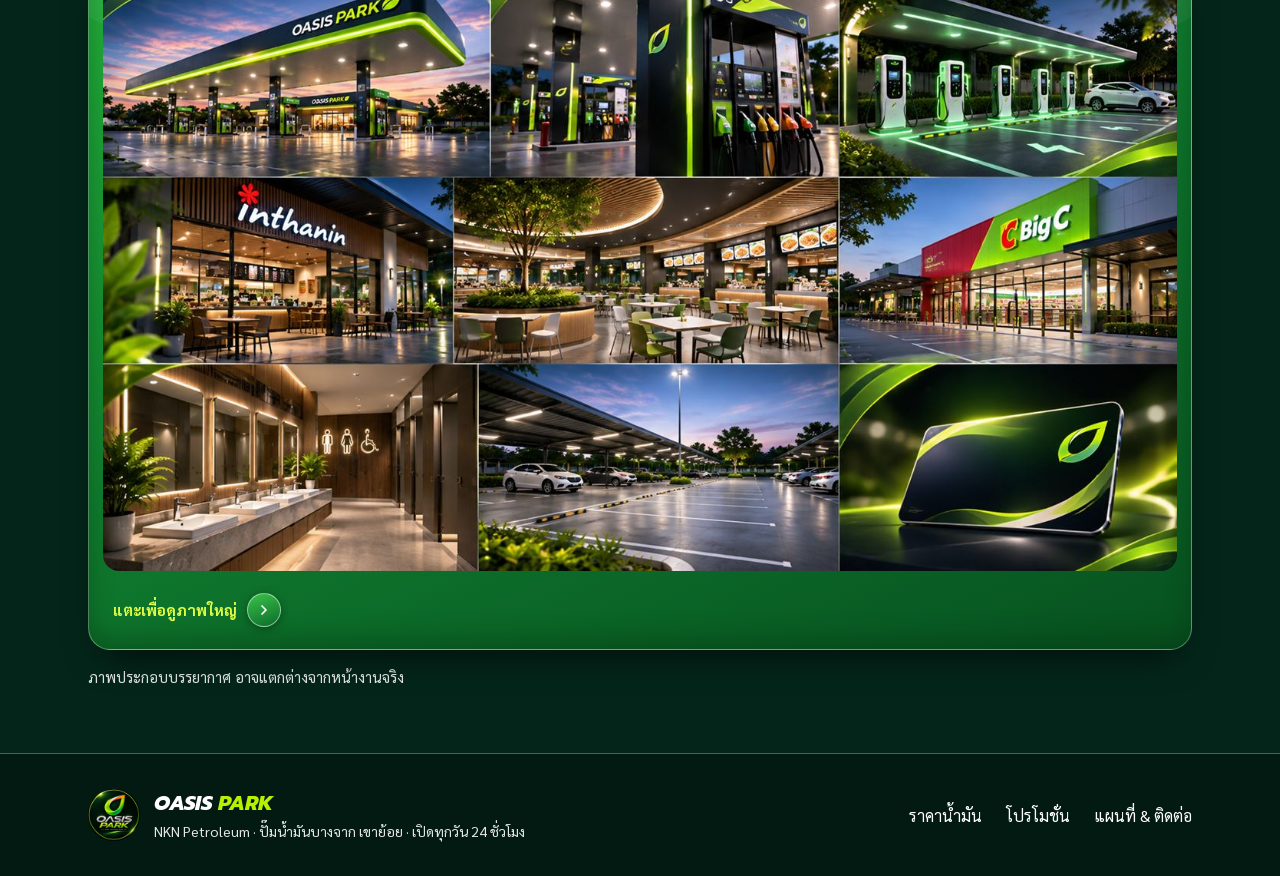
==== commit a0bb5793: "Fix page jumps and slow loads: image sizes, light logo, lighter shirt box - Add intrinsic width/heig" ====
--- a/index.html
+++ b/index.html
@@ -13,19 +13,19 @@
 <meta property="og:image" content="https://lilspoonxx.github.io/oasis-park-site/assets/img/web/pages/page-home.jpg">
 <meta name="twitter:card" content="summary_large_image">
 <meta name="theme-color" content="#04261A">
-<link rel="icon" href="assets/img/web/brand/logo-emblem.png">
+<link rel="icon" href="assets/img/web/brand/logo-emblem-64.png" type="image/png">
 <link rel="preconnect" href="https://fonts.googleapis.com">
 <link rel="preconnect" href="https://fonts.gstatic.com" crossorigin>
 <link rel="stylesheet" href="https://fonts.googleapis.com/css2?family=Prompt:ital,wght@0,500;0,600;0,700;0,800;1,700;1,800&family=Sarabun:wght@400;500;600;700&display=swap">
 <link rel="stylesheet" href="assets/css/style.css">
 </head>
 <body>
-<div class="pt" aria-hidden="true"><img src="assets/img/web/brand/logo-emblem.png" alt="" width="110" height="110"></div>
+<div class="pt" aria-hidden="true"><img src="assets/img/web/brand/logo-emblem-256.webp" alt="" width="110" height="110"></div>
 
 <header class="site">
   <div class="nav-row">
     <a class="brand" href="index.html" aria-label="Oasis Park หน้าหลัก">
-      <img src="assets/img/web/brand/logo-emblem.png" alt="" width="48" height="48">
+      <img src="assets/img/web/brand/logo-emblem-256.webp" alt="" width="48" height="48">
       <span class="bt"><b>OASIS <span>PARK</span></b><small>NKN Petroleum · Bangchak</small></span>
     </a>
     <button class="nav-toggle" aria-label="เปิดเมนู" aria-expanded="false">☰</button>
@@ -44,7 +44,7 @@
   <div class="hero-grid">
     <div class="hero-text">
       <div class="logo-row fx-up">
-        <img src="assets/img/web/brand/logo-emblem.png" alt="โลโก้ Oasis Park" width="84" height="84">
+        <img src="assets/img/web/brand/logo-emblem-256.webp" alt="โลโก้ Oasis Park" width="84" height="84">
         <span class="pill"><svg width="18" height="18" viewBox="0 0 24 24" fill="#052E16" aria-hidden="true"><path d="M12 2a7 7 0 0 0-7 7c0 5 7 13 7 13s7-8 7-13a7 7 0 0 0-7-7zm0 9.5A2.5 2.5 0 1 1 12 6.5a2.5 2.5 0 0 1 0 5z"/></svg>บางจาก เขาย้อย</span>
       </div>
       <div class="brandline fx-up fx-d1">OASIS <span>PARK</span></div>
@@ -55,7 +55,7 @@
         <a class="btn btn-outline" href="prices.html">ราคาน้ำมันวันนี้</a>
       </div>
     </div>
-    <figure class="shot"><div class="tilt"><span class="halo" aria-hidden="true"></span><img src="assets/img/web/pages/page-home.jpg" alt="ภาพปั๊ม Oasis Park ยามเย็น พร้อมของรางวัลและบัตรสมาชิก" width="1200"><span class="rim" aria-hidden="true"></span></div><figcaption>ภาพประกอบ</figcaption></figure>
+    <figure class="shot"><div class="tilt"><span class="halo" aria-hidden="true"></span><img src="assets/img/web/pages/page-home.jpg" alt="ภาพปั๊ม Oasis Park ยามเย็น พร้อมของรางวัลและบัตรสมาชิก" width="1200" height="900"><span class="rim" aria-hidden="true"></span></div><figcaption>ภาพประกอบ</figcaption></figure>
   </div>
 </section>
 
@@ -137,16 +137,16 @@
     <div class="section-head"><div class="eyebrow-label">SERVICES</div><h2>บริการในปั๊ม</h2><p>แวะพักได้ครบในที่เดียว แตะเพื่อดูรายละเอียด</p></div>
     <div class="grid wide svc">
   <a class="glass img" href="ev.html">
-    <img class="thumb" src="assets/img/web/services/ev-scene.jpg" alt="หัวชาร์จ EV ใต้หลังคาไฟเขียวไลม์ ข้างห้องน้ำ" loading="lazy">
+    <img width="1000" height="563" class="thumb" src="assets/img/web/services/ev-scene.jpg" alt="หัวชาร์จ EV ใต้หลังคาไฟเขียวไลม์ ข้างห้องน้ำ" loading="lazy">
     <span class="pad-in"><h3>ชาร์จรถ EV</h3><p>วิธีชาร์จด้วยแอป SPARK EV และการตรวจสอบหัวชาร์จก่อนเดินทาง</p><span class="more">ดูรายละเอียด <span class="chev" aria-hidden="true"><svg width="16" height="16" viewBox="0 0 24 24" fill="none" stroke="#fff" stroke-width="2.6" stroke-linecap="round" stroke-linejoin="round"><path d="m9 6 6 6-6 6"/></svg></span></span></span>
   </a>  <button type="button" class="glass img" data-modal="s3" aria-haspopup="dialog">
-    <img class="thumb" src="assets/img/web/services/food-scene.jpg" alt="ศูนย์อาหารยามเย็นข้างลานเติมน้ำมัน" loading="lazy">
+    <img width="1000" height="588" class="thumb" src="assets/img/web/services/food-scene.jpg" alt="ศูนย์อาหารยามเย็นข้างลานเติมน้ำมัน" loading="lazy">
     <span class="pad-in"><h3>ศูนย์อาหาร</h3><p>อาหารจานเดียวหลากหลายเมนู สำหรับผู้เดินทางและครอบครัว</p><span class="more">ดูรายละเอียด <span class="chev" aria-hidden="true"><svg width="16" height="16" viewBox="0 0 24 24" fill="none" stroke="#fff" stroke-width="2.6" stroke-linecap="round" stroke-linejoin="round"><path d="m9 6 6 6-6 6"/></svg></span></span></span>
   </button>  <button type="button" class="glass img" data-modal="s2" aria-haspopup="dialog">
-    <img class="thumb" src="assets/img/web/services/cafe-scene.jpg" alt="ร้านกาแฟยามเย็น พร้อมกาแฟเย็นและลาเต้" loading="lazy">
+    <img width="1000" height="563" class="thumb" src="assets/img/web/services/cafe-scene.jpg" alt="ร้านกาแฟยามเย็น พร้อมกาแฟเย็นและลาเต้" loading="lazy">
     <span class="pad-in"><h3>ร้านกาแฟ Inthanin</h3><p>เครื่องดื่มหลากหลาย พร้อมของว่างอร่อย</p><span class="more">ดูรายละเอียด <span class="chev" aria-hidden="true"><svg width="16" height="16" viewBox="0 0 24 24" fill="none" stroke="#fff" stroke-width="2.6" stroke-linecap="round" stroke-linejoin="round"><path d="m9 6 6 6-6 6"/></svg></span></span></span>
   </button>  <button type="button" class="glass img" data-modal="s1" aria-haspopup="dialog">
-    <img class="thumb" src="assets/img/web/services/shop-scene.jpg" alt="ร้านสะดวกซื้อหน้าปั๊ม พร้อมตะกร้าสินค้า" loading="lazy">
+    <img width="1000" height="563" class="thumb" src="assets/img/web/services/shop-scene.jpg" alt="ร้านสะดวกซื้อหน้าปั๊ม พร้อมตะกร้าสินค้า" loading="lazy">
     <span class="pad-in"><h3>ร้านสะดวกซื้อ Mini Big C</h3><p>แวะซื้อของใช้และของกินระหว่างทาง</p><span class="more">ดูรายละเอียด <span class="chev" aria-hidden="true"><svg width="16" height="16" viewBox="0 0 24 24" fill="none" stroke="#fff" stroke-width="2.6" stroke-linecap="round" stroke-linejoin="round"><path d="m9 6 6 6-6 6"/></svg></span></span></span>
   </button>
 </div>
@@ -158,7 +158,7 @@
   <div class="wrap">
     <div class="section-head"><div class="eyebrow-label">GALLERY</div><h2>บรรยากาศใน Oasis Park</h2><p>ลานเติมน้ำมัน ร้านค้า จุดพักรถ และจุดชาร์จ EV ในที่เดียว</p></div>
     <button type="button" class="glass gallery" data-modal="gallery" aria-haspopup="dialog">
-  <img src="assets/img/web/gallery/oasis-collage.jpg" alt="ภาพรวมบรรยากาศ Oasis Park: ปั๊มน้ำมัน หัวจ่าย หัวชาร์จ EV Inthanin ศูนย์อาหาร ร้านสะดวกซื้อ ห้องน้ำ ลานจอดรถ และบัตรสมาชิก" loading="lazy" width="1400">
+  <img src="assets/img/web/gallery/oasis-collage.jpg" alt="ภาพรวมบรรยากาศ Oasis Park: ปั๊มน้ำมัน หัวจ่าย หัวชาร์จ EV Inthanin ศูนย์อาหาร ร้านสะดวกซื้อ ห้องน้ำ ลานจอดรถ และบัตรสมาชิก" loading="lazy" width="1400" height="788">
   <span class="more" style="padding:12px 10px 4px;">แตะเพื่อดูภาพใหญ่ <span class="chev" aria-hidden="true"><svg width="16" height="16" viewBox="0 0 24 24" fill="none" stroke="#fff" stroke-width="2.6" stroke-linecap="round" stroke-linejoin="round"><path d="m9 6 6 6-6 6"/></svg></span></span>
 </button>
 <p class="note" style="margin-top:14px;">ภาพประกอบบรรยากาศ อาจแตกต่างจากหน้างานจริง</p>
@@ -169,7 +169,7 @@
 <footer class="site">
   <div class="wrap foot">
     <div class="fb">
-      <img src="assets/img/web/brand/logo-emblem.png" alt="" width="52" height="52">
+      <img src="assets/img/web/brand/logo-emblem-256.webp" alt="" width="52" height="52">
       <div><div class="fn">OASIS <span>PARK</span></div><small>NKN Petroleum · ปั๊มน้ำมันบางจาก เขาย้อย · เปิดทุกวัน 24 ชั่วโมง</small></div>
     </div>
     <nav><a href="prices.html">ราคาน้ำมัน</a><a href="promotions.html">โปรโมชั่น</a><a href="contact.html">แผนที่ &amp; ติดต่อ</a></nav>
--- a/assets/css/style.css
+++ b/assets/css/style.css
@@ -32,7 +32,7 @@
 
 a { color: inherit; text-decoration: none; }
 a:hover { color: var(--lime); }
-img { max-width: 100%; display: block; }
+img { max-width: 100%; height: auto; display: block; }
 a:focus-visible, button:focus-visible { outline: 3px solid var(--lime-glow); outline-offset: 3px; }
 button { font-family: inherit; }
 
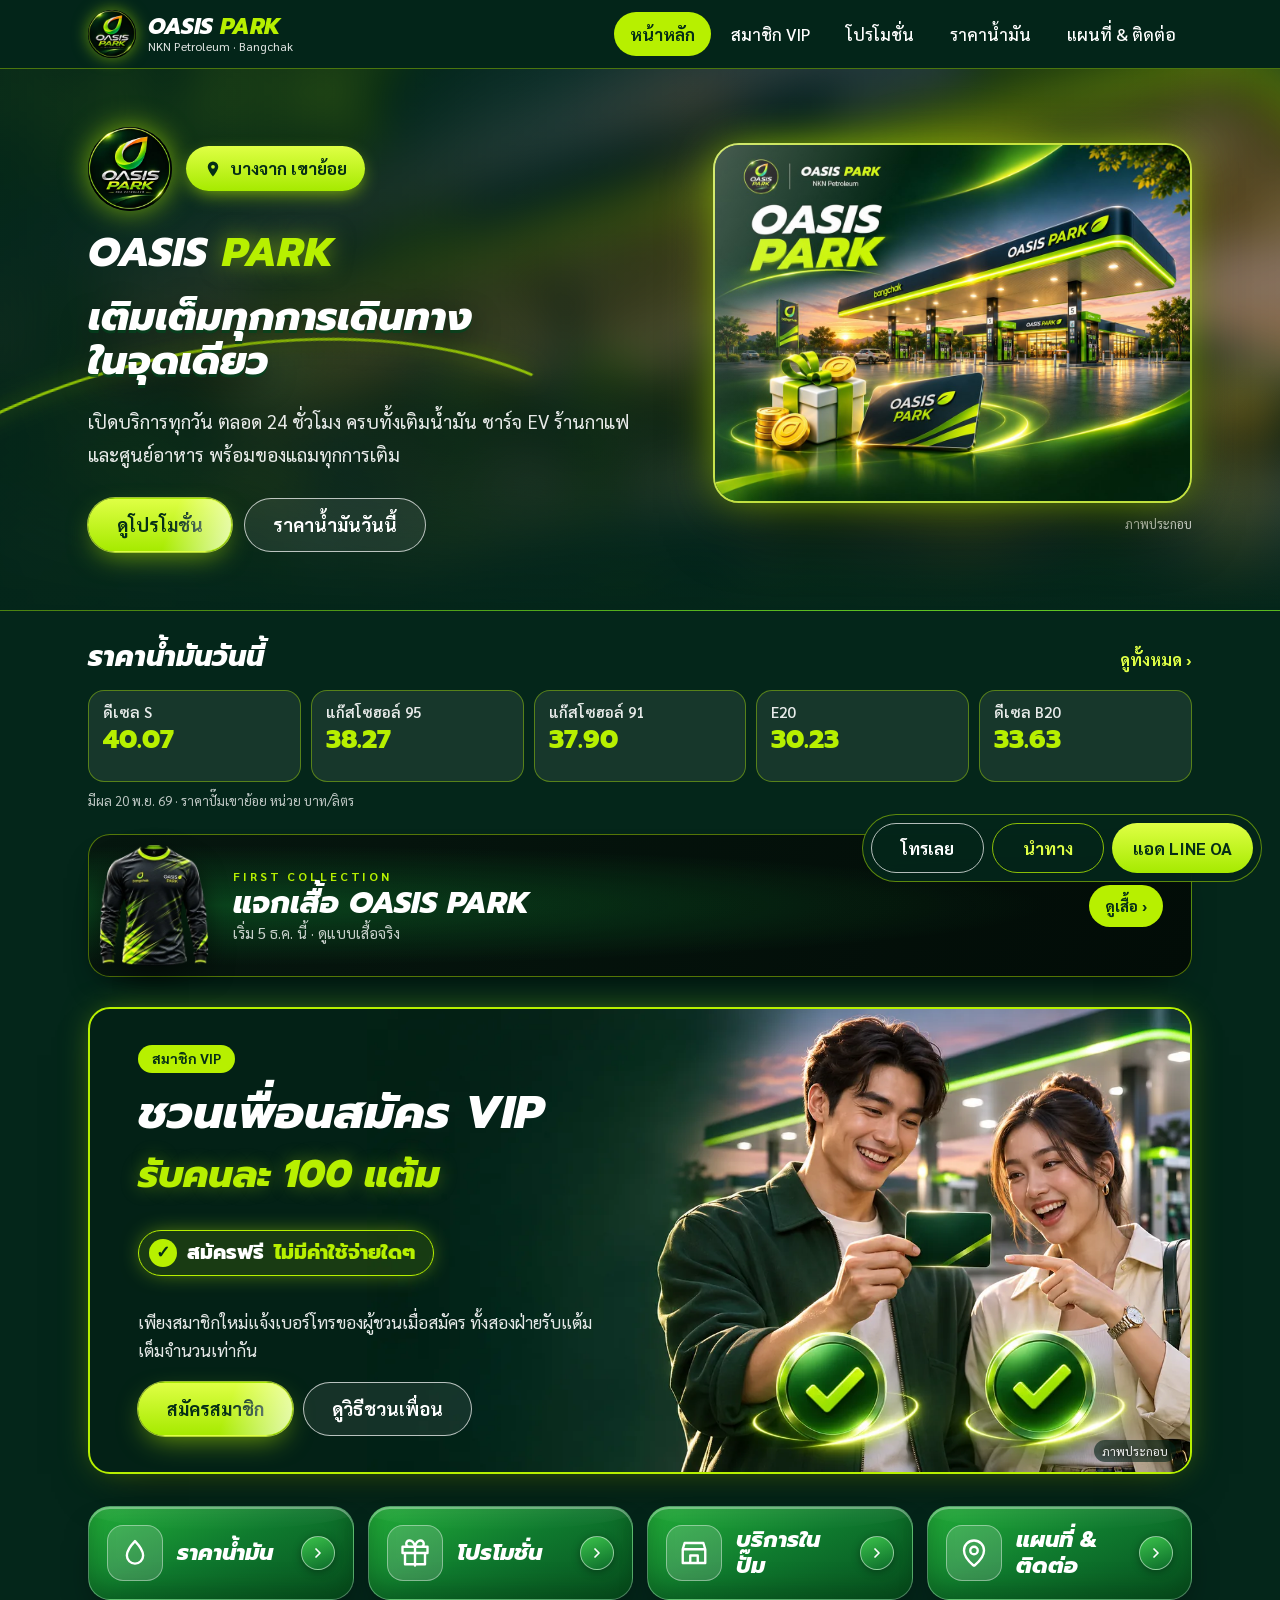
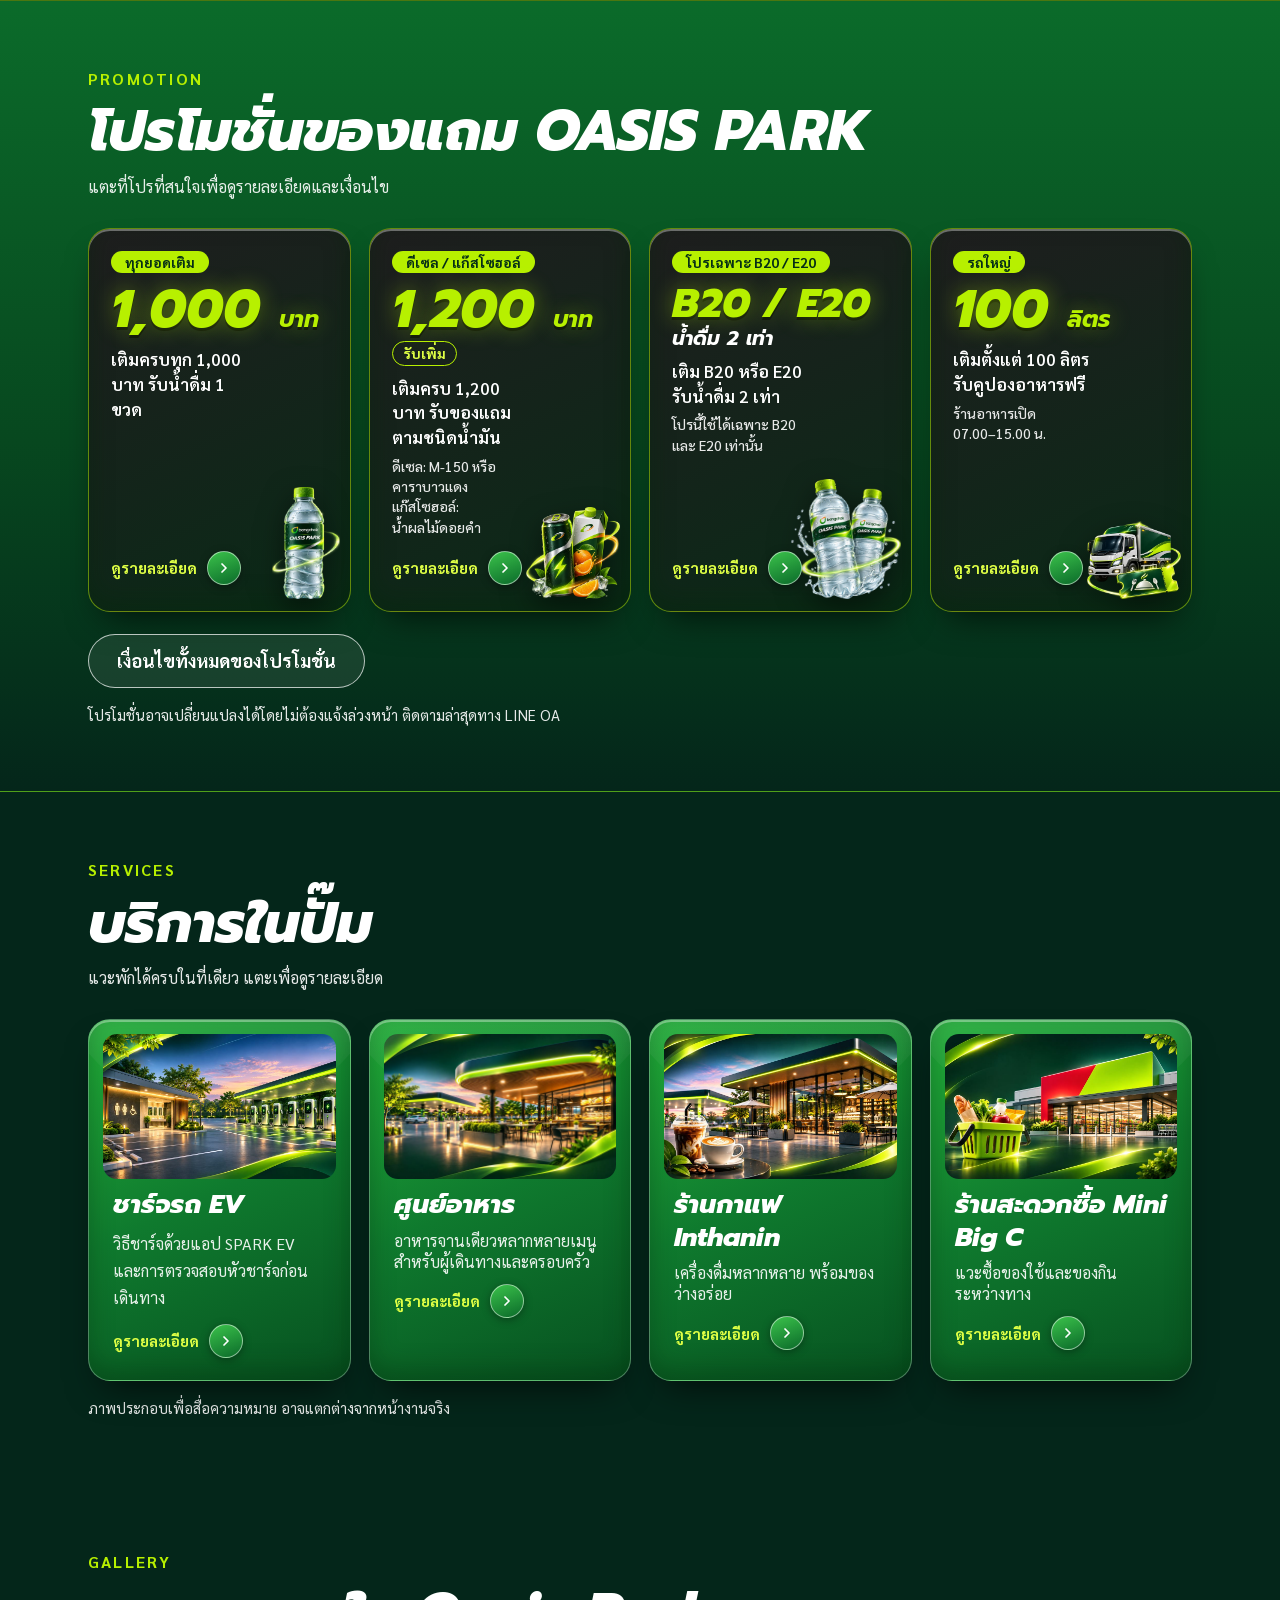
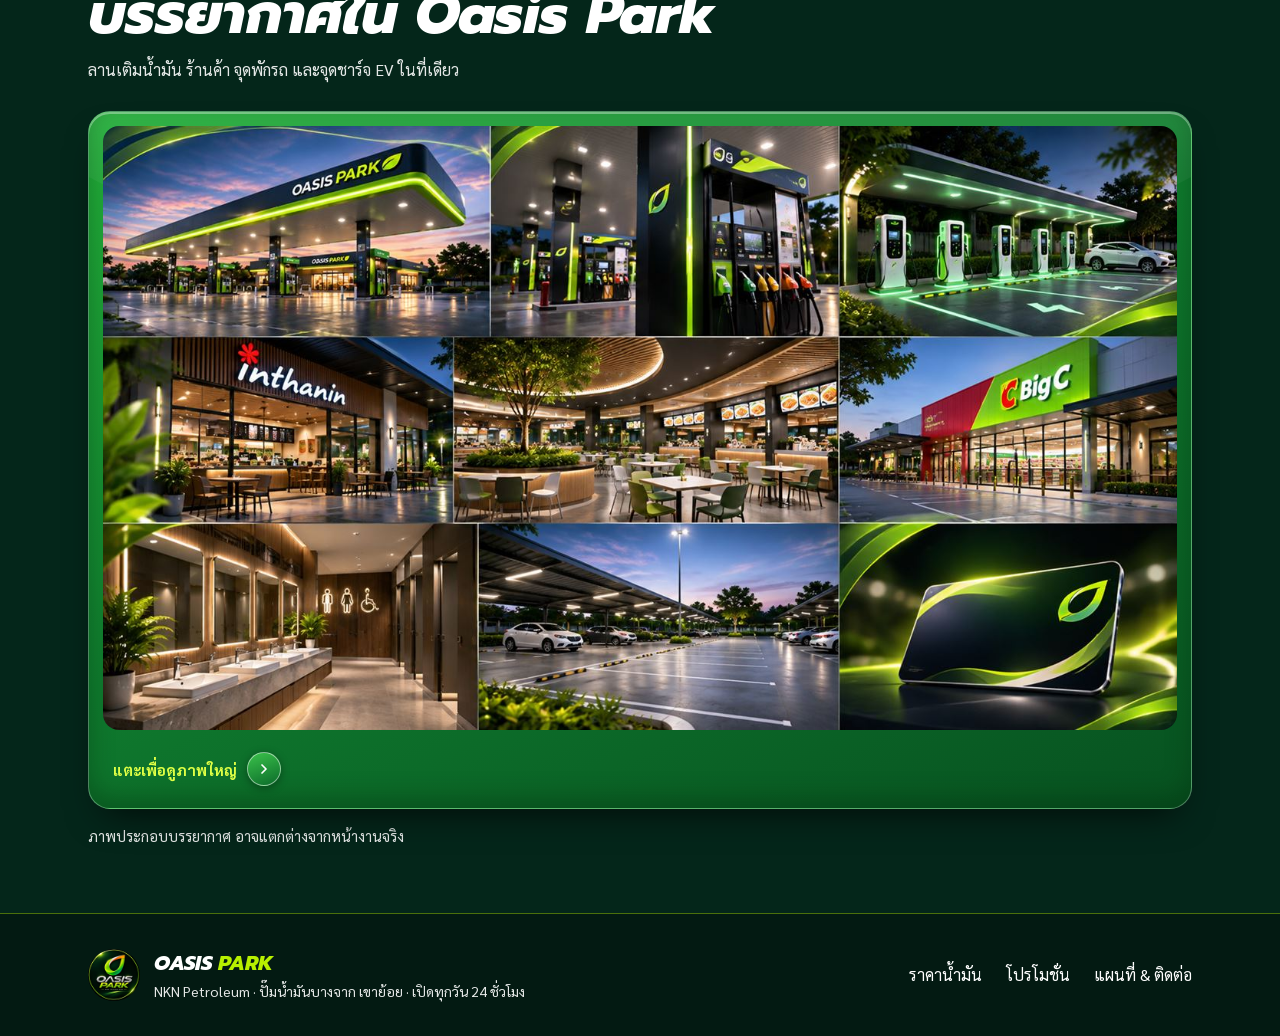
==== commit f69ea70a: "Jersey giveaway: photo gallery, live countdown, home banner Co-Authored-By: Claude Opus 5.5 <noreply" ====
--- a/index.html
+++ b/index.html
@@ -63,6 +63,14 @@
   <div class="ps-head"><h2 id="ps-h">ราคาน้ำมันวันนี้</h2><a href="prices.html" class="ps-all">ดูทั้งหมด ›</a></div>
   <div class="ps-row" id="homePrices" role="list"></div>
   <p class="ps-note" id="homePricesNote">ราคาอ้างอิงบางจาก หน่วย บาท/ลิตร</p>
+</div></section>
+
+<section class="jr-promo-wrap"><div class="wrap">
+  <a class="jr-promo" href="promotions.html#jersey">
+    <img src="assets/img/web/shirt/jersey-front-sm.webp" alt="เสื้อ OASIS PARK แขนยาว สีดำ ลายไลม์" width="240" height="264">
+    <span class="jp-text"><small>FIRST COLLECTION</small><b>แจกเสื้อ OASIS PARK</b><span>เริ่ม 5 ธ.ค. นี้ · ดูแบบเสื้อจริง</span></span>
+    <span class="jp-go" aria-hidden="true">ดูเสื้อ ›</span>
+  </a>
 </div></section>
 
 <section class="vip-ref" aria-labelledby="vr-h"><div class="wrap">
--- a/assets/css/style.css
+++ b/assets/css/style.css
@@ -663,3 +663,15 @@
   .free-box .fb-stamp { width: 62px; height: 62px; font-size: 20px; }
 }
 .free-box .fb-title span { white-space: nowrap; }
+
+/* แบนเนอร์เสื้อหน้าหลัก → promotions.html#jersey */
+.jr-promo-wrap { padding: 18px 0 4px; }
+.jr-promo { display: flex; align-items: center; gap: clamp(12px, 3vw, 24px); padding: 10px clamp(14px, 3vw, 28px) 10px 10px; border-radius: 22px; border: 1px solid rgba(183,240,0,.45); background: radial-gradient(ellipse at 12% 50%, rgba(15,122,46,.45), transparent 60%), linear-gradient(120deg, #06170F, #020C07); box-shadow: 0 20px 40px -24px rgba(0,0,0,.8); transition: transform .25s, border-color .25s; }
+.jr-promo:hover { transform: translateY(-2px); border-color: var(--lime-glow); color: #fff; }
+.jr-promo img { width: clamp(72px, 14vw, 110px); height: auto; filter: drop-shadow(0 10px 12px rgba(0,0,0,.6)); }
+.jp-text { flex: 1; display: flex; flex-direction: column; line-height: 1.3; min-width: 0; }
+.jp-text small { font-size: 12px; font-weight: 700; letter-spacing: .24em; color: var(--lime); }
+.jp-text b { font-family: 'Prompt', sans-serif; font-style: italic; font-weight: 800; font-size: clamp(20px, 3.4vw, 30px); }
+.jp-text > span { font-size: 15px; color: rgba(255,255,255,.78); }
+.jp-go { flex: none; padding: 8px 16px; border-radius: 999px; background: var(--lime); color: var(--on-lime); font-weight: 700; font-size: 15px; }
+@media (max-width: 420px) { .jp-go { display: none; } }
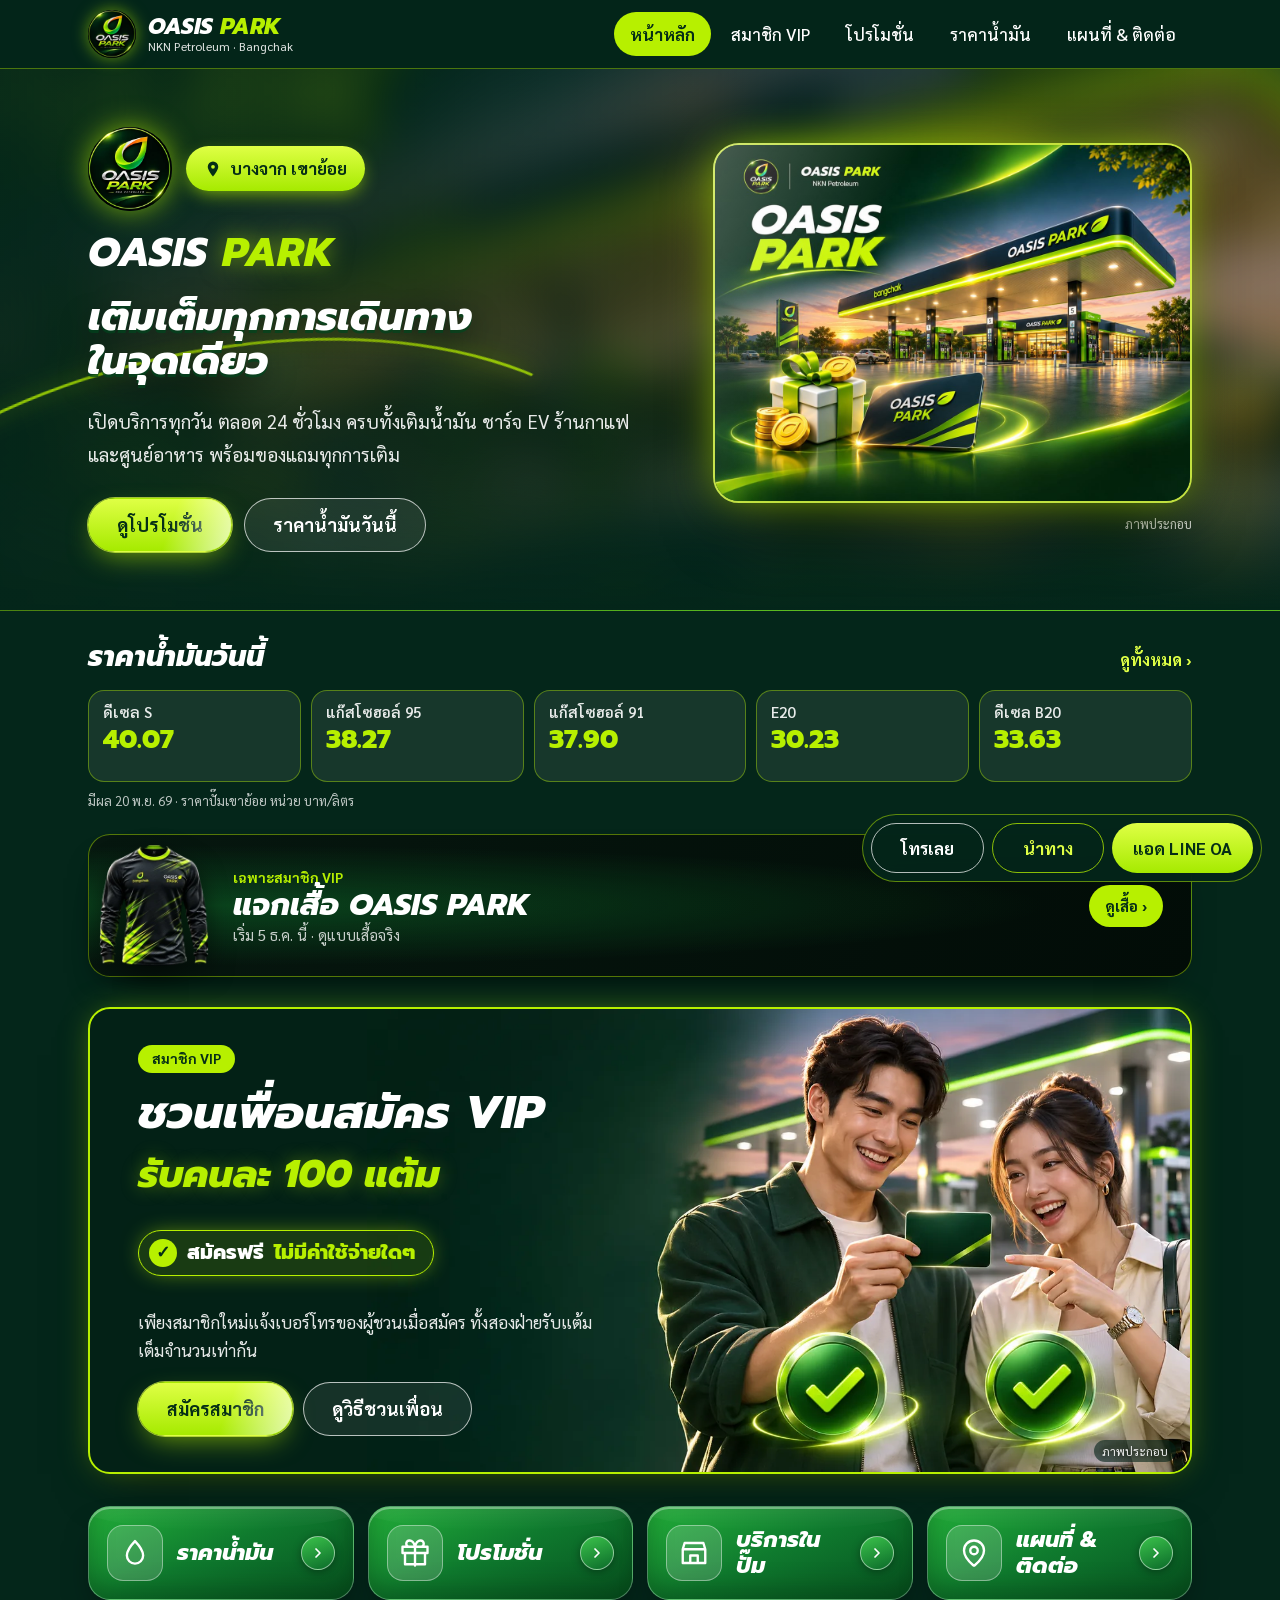
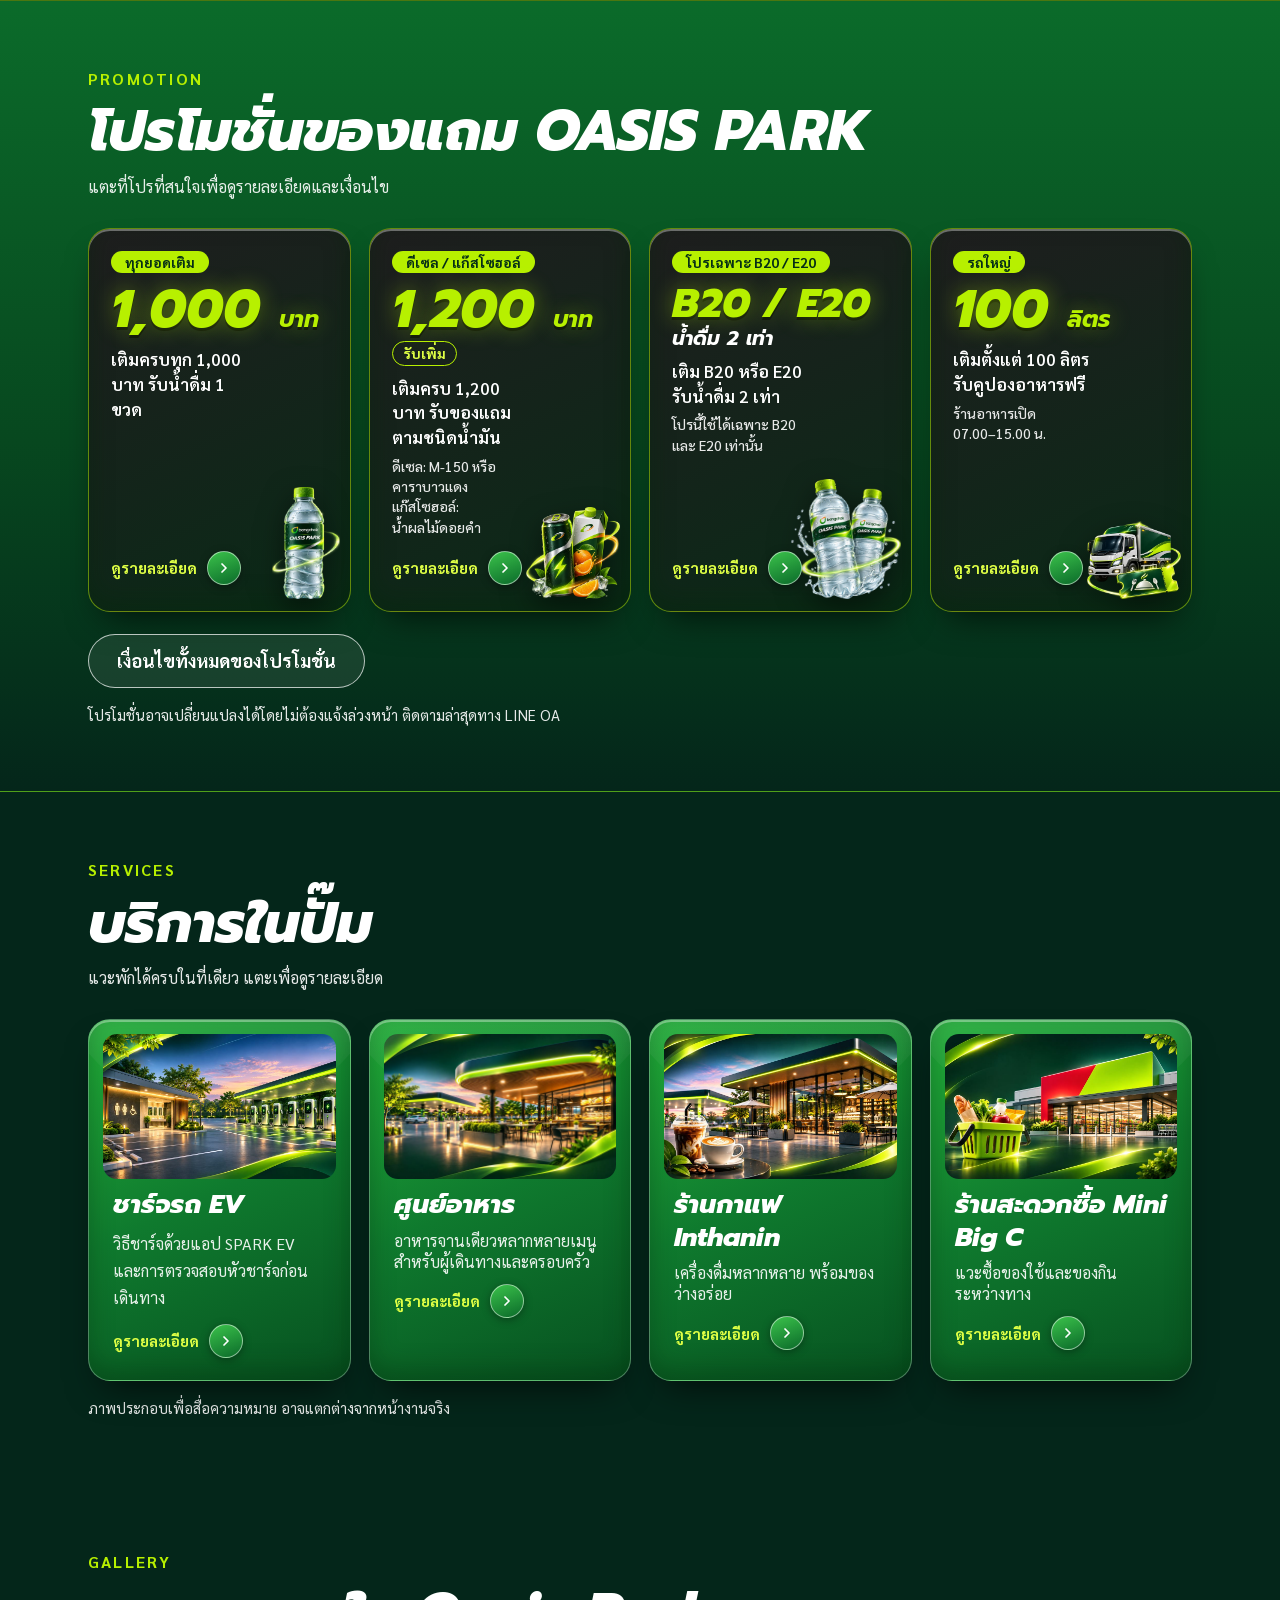
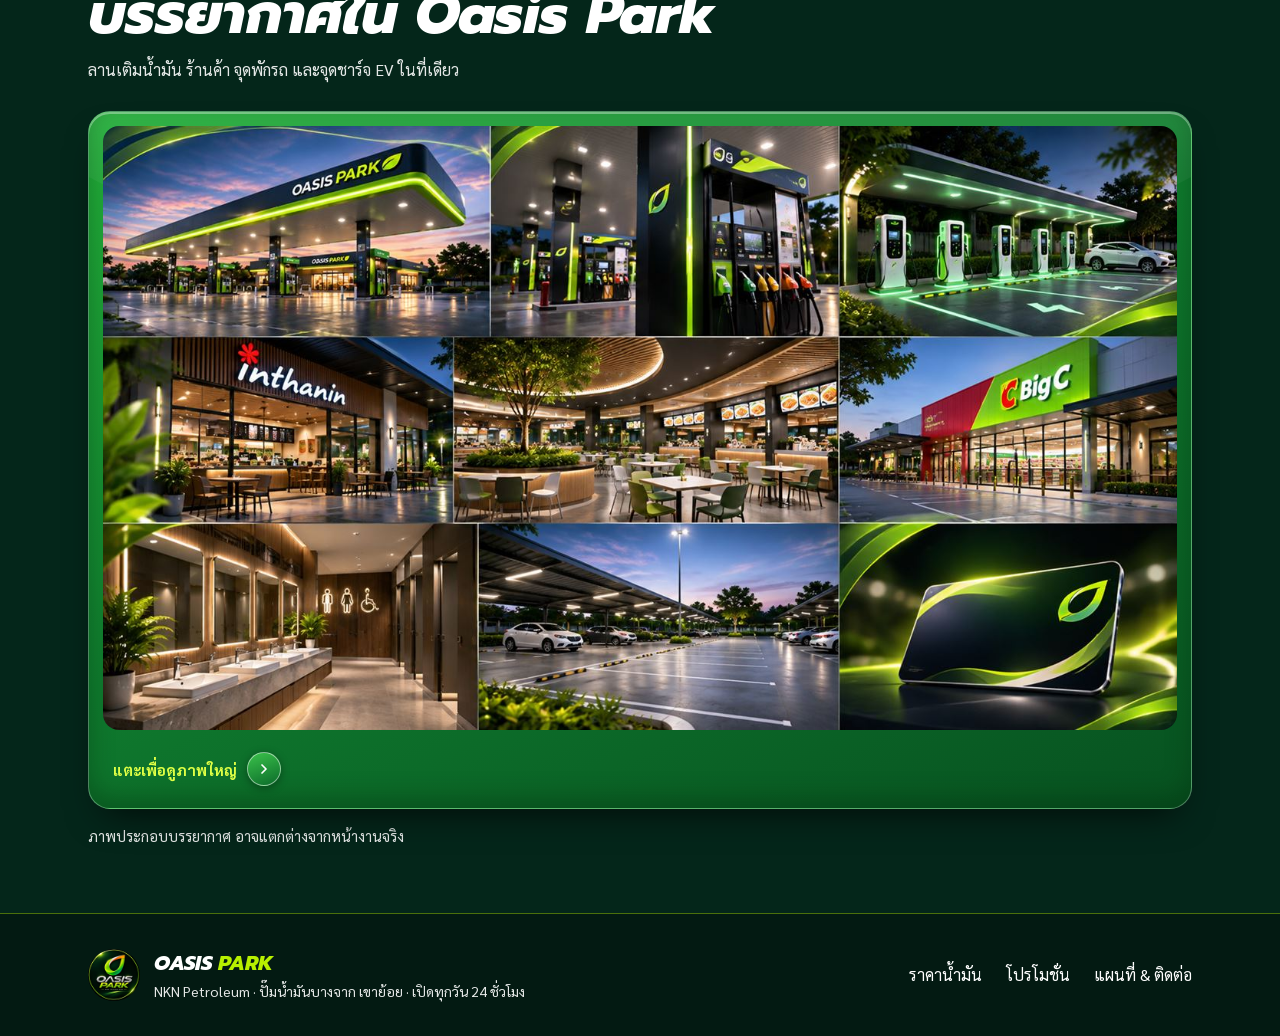
==== commit 80c82c3c: "Jersey countdown: Thai chronograph dials, VIP-only giveaway; v1.5 Co-Authored-By: Claude Opus 5.5 <n" ====
--- a/index.html
+++ b/index.html
@@ -68,7 +68,7 @@
 <section class="jr-promo-wrap"><div class="wrap">
   <a class="jr-promo" href="promotions.html#jersey">
     <img src="assets/img/web/shirt/jersey-front-sm.webp" alt="เสื้อ OASIS PARK แขนยาว สีดำ ลายไลม์" width="240" height="264">
-    <span class="jp-text"><small>FIRST COLLECTION</small><b>แจกเสื้อ OASIS PARK</b><span>เริ่ม 5 ธ.ค. นี้ · ดูแบบเสื้อจริง</span></span>
+    <span class="jp-text"><small>เฉพาะสมาชิก VIP</small><b>แจกเสื้อ OASIS PARK</b><span>เริ่ม 5 ธ.ค. นี้ · ดูแบบเสื้อจริง</span></span>
     <span class="jp-go" aria-hidden="true">ดูเสื้อ ›</span>
   </a>
 </div></section>
--- a/assets/css/style.css
+++ b/assets/css/style.css
@@ -670,7 +670,7 @@
 .jr-promo:hover { transform: translateY(-2px); border-color: var(--lime-glow); color: #fff; }
 .jr-promo img { width: clamp(72px, 14vw, 110px); height: auto; filter: drop-shadow(0 10px 12px rgba(0,0,0,.6)); }
 .jp-text { flex: 1; display: flex; flex-direction: column; line-height: 1.3; min-width: 0; }
-.jp-text small { font-size: 12px; font-weight: 700; letter-spacing: .24em; color: var(--lime); }
+.jp-text small { font-size: 14px; font-weight: 700; color: var(--lime); }
 .jp-text b { font-family: 'Prompt', sans-serif; font-style: italic; font-weight: 800; font-size: clamp(20px, 3.4vw, 30px); }
 .jp-text > span { font-size: 15px; color: rgba(255,255,255,.78); }
 .jp-go { flex: none; padding: 8px 16px; border-radius: 999px; background: var(--lime); color: var(--on-lime); font-weight: 700; font-size: 15px; }
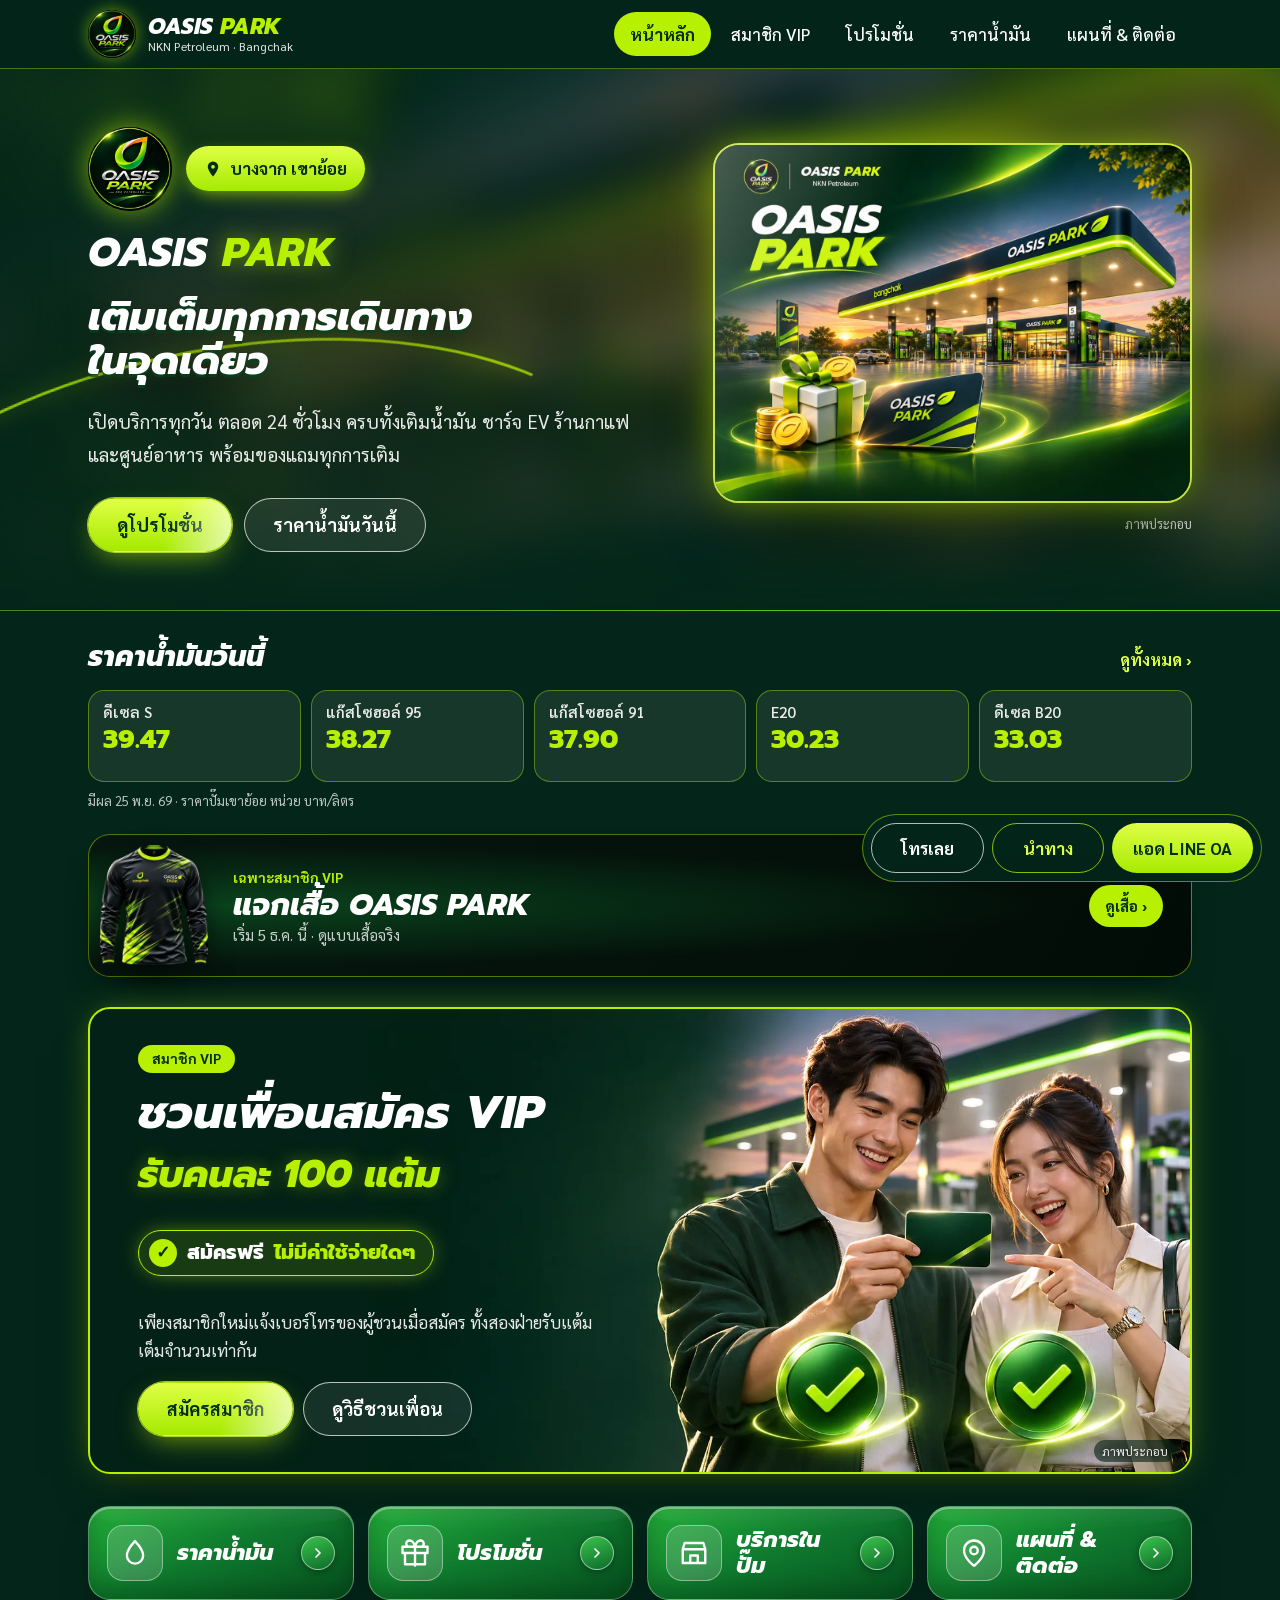
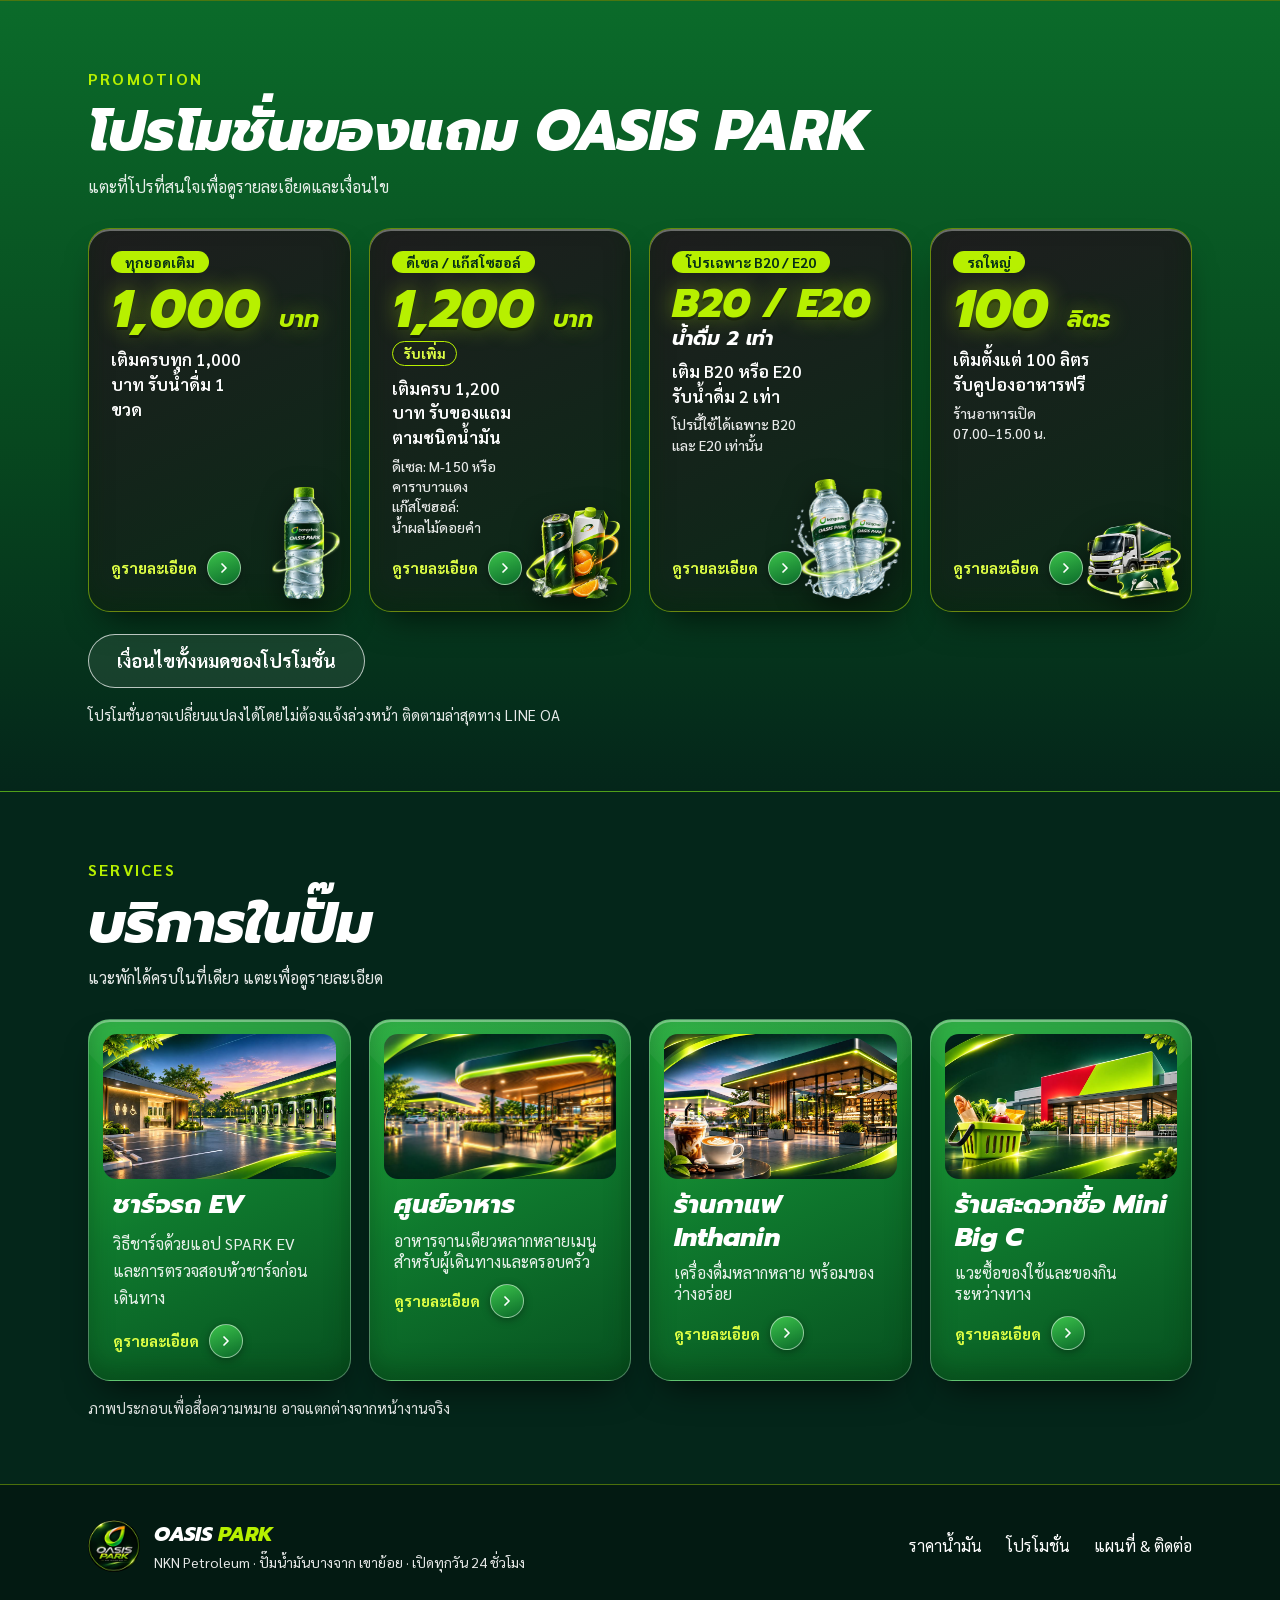
==== commit 76f833f6: "Home: hide Gallery section for now (waiting for real station photos) Co-Authored-By: Claude Opus 5.5" ====
--- a/index.html
+++ b/index.html
@@ -162,6 +162,7 @@
   </div>
 </section>
 
+<!-- ซ่อนไว้ก่อน (สปูนสั่ง 26 พ.ย. 69) รอรูปปั๊มจริง · เอากลับ = ลบบรรทัดคอมเมนต์นี้กับบรรทัดปิดท้าย
 <section class="block">
   <div class="wrap">
     <div class="section-head"><div class="eyebrow-label">GALLERY</div><h2>บรรยากาศใน Oasis Park</h2><p>ลานเติมน้ำมัน ร้านค้า จุดพักรถ และจุดชาร์จ EV ในที่เดียว</p></div>
@@ -172,6 +173,7 @@
 <p class="note" style="margin-top:14px;">ภาพประกอบบรรยากาศ อาจแตกต่างจากหน้างานจริง</p>
   </div>
 </section>
+-->
 
 
 <footer class="site">
